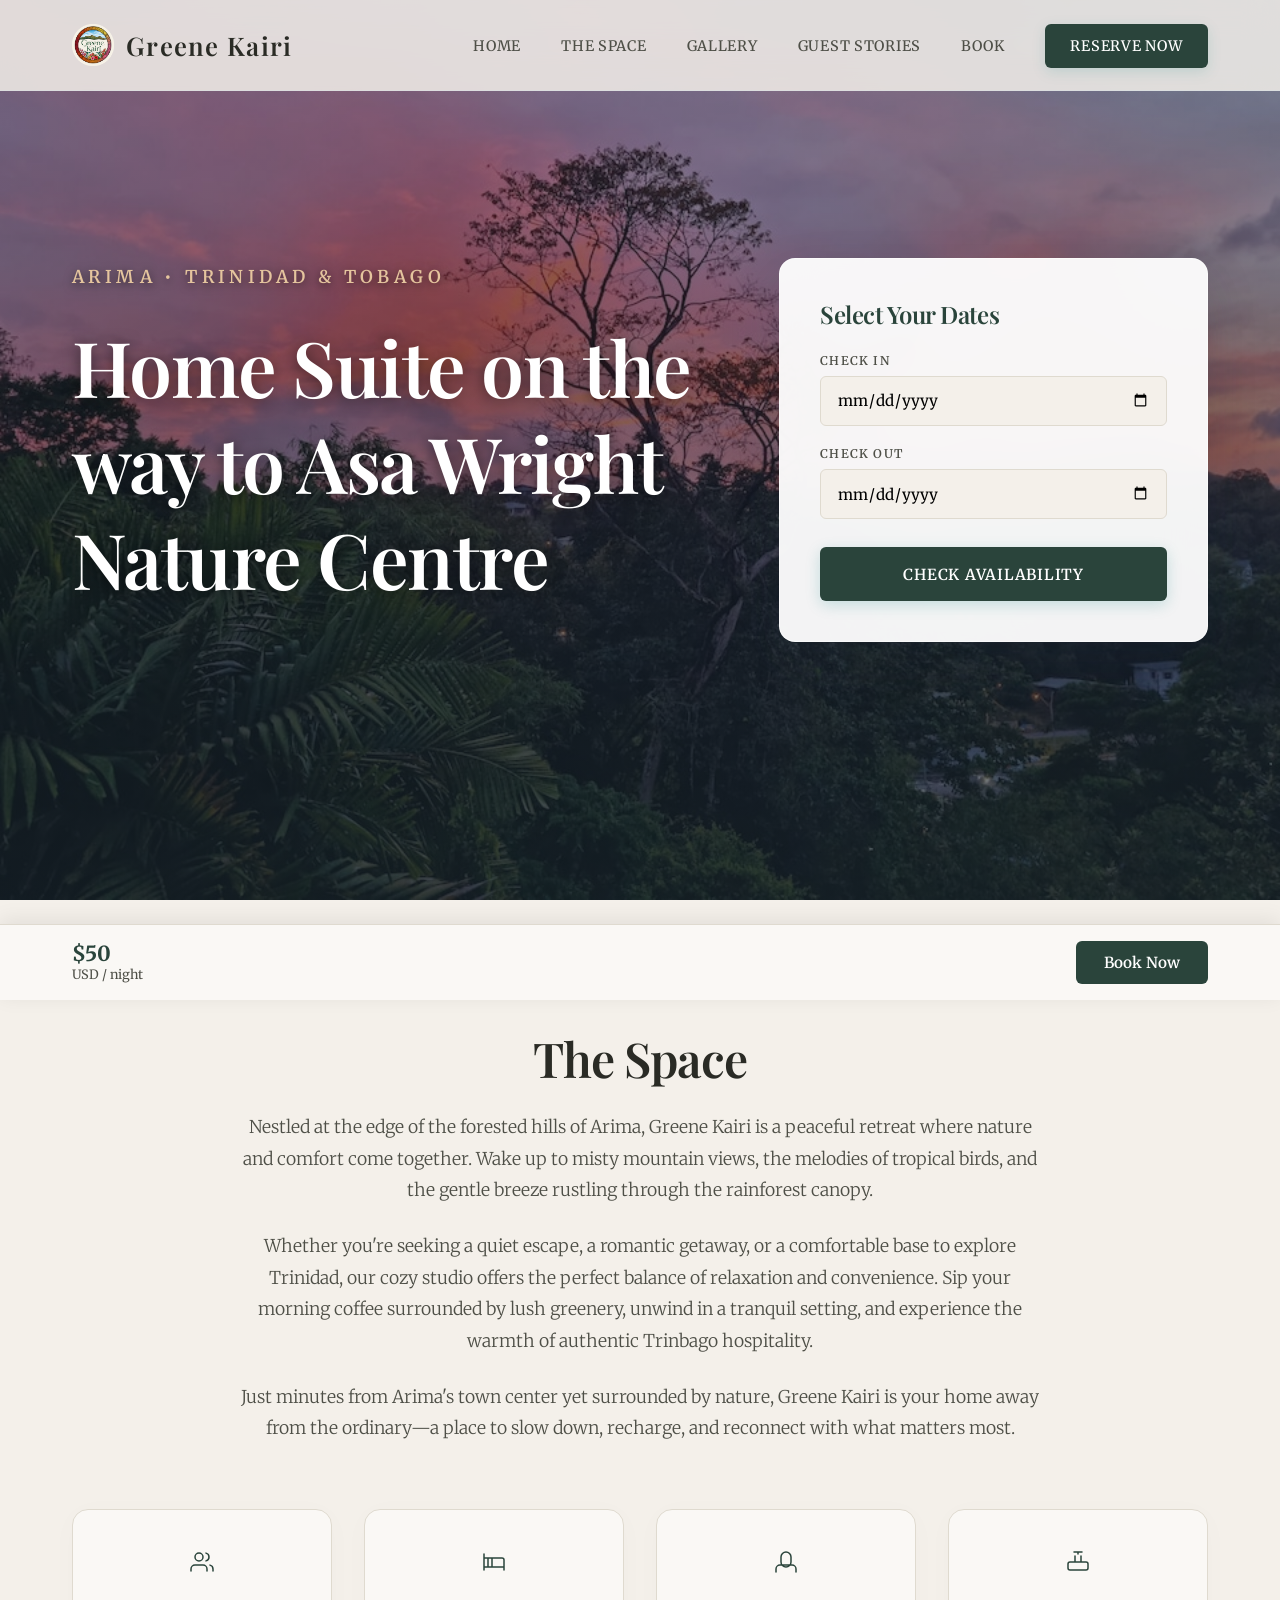
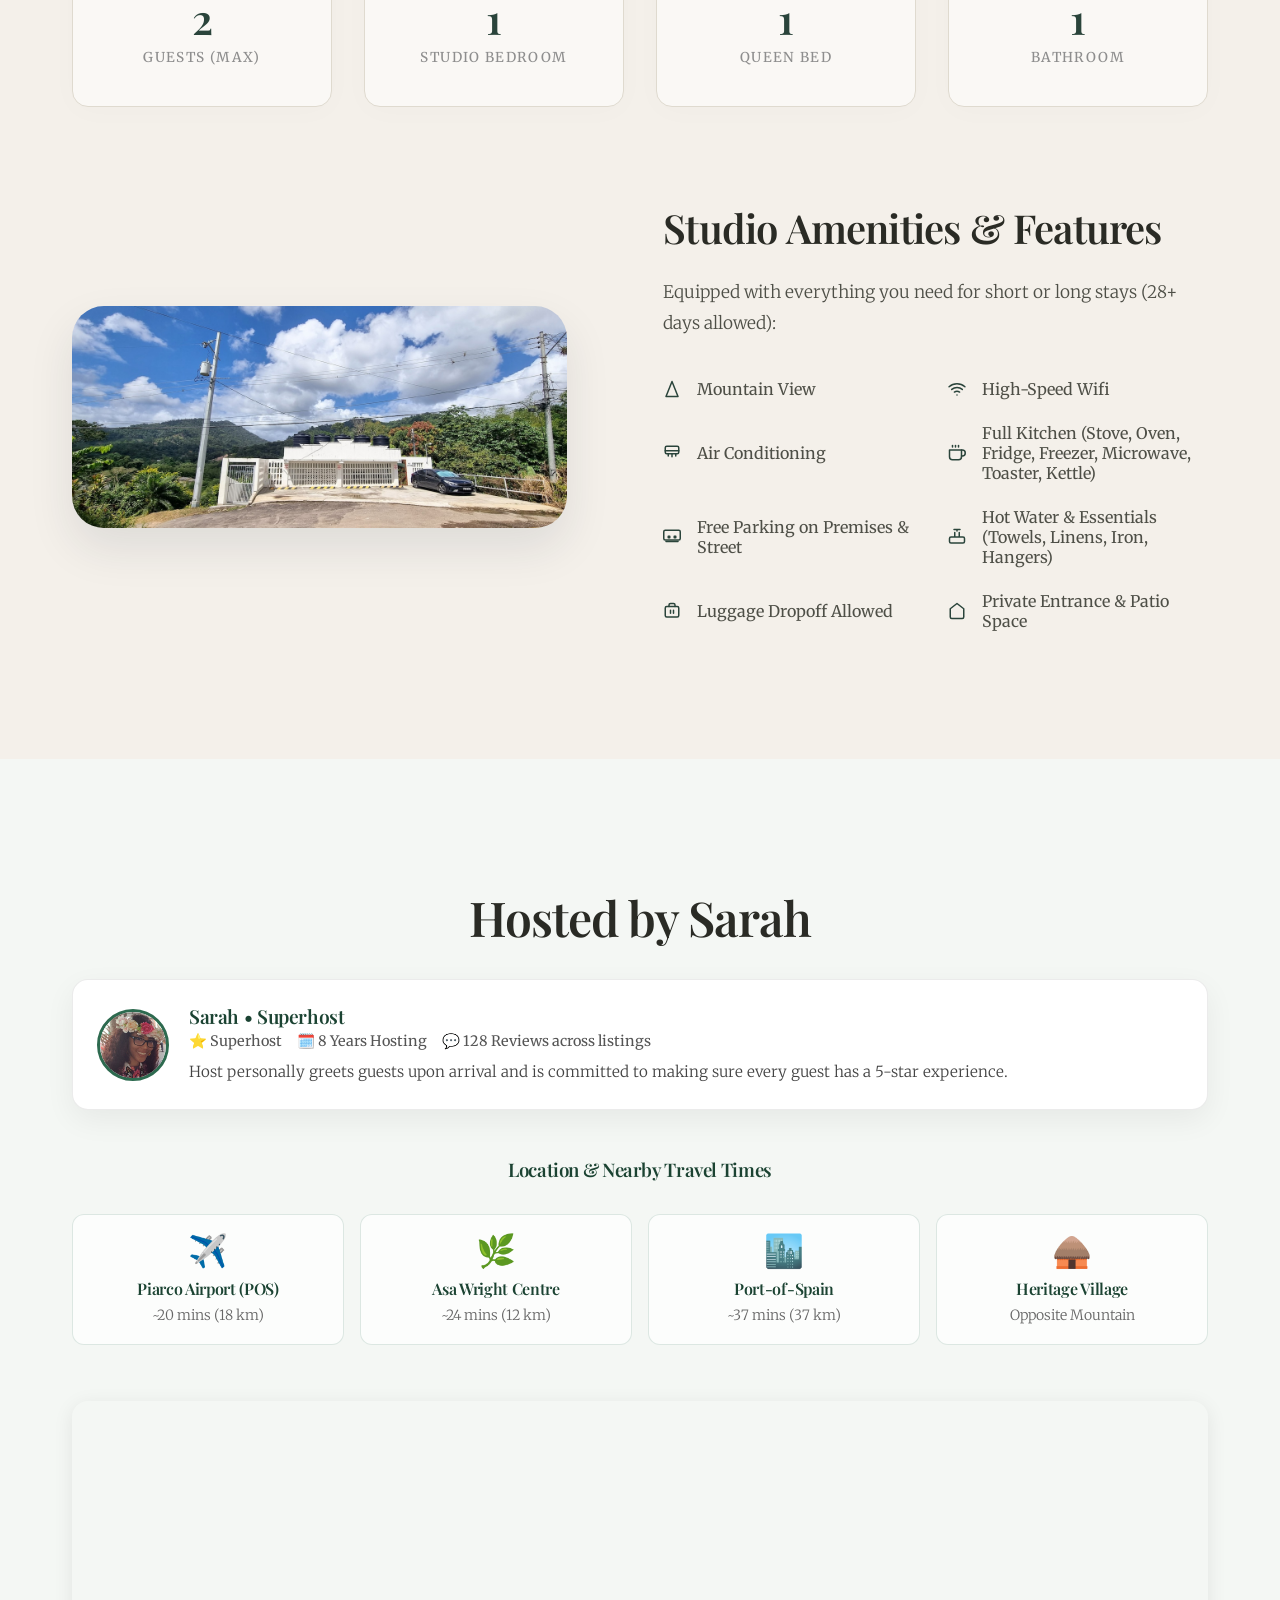
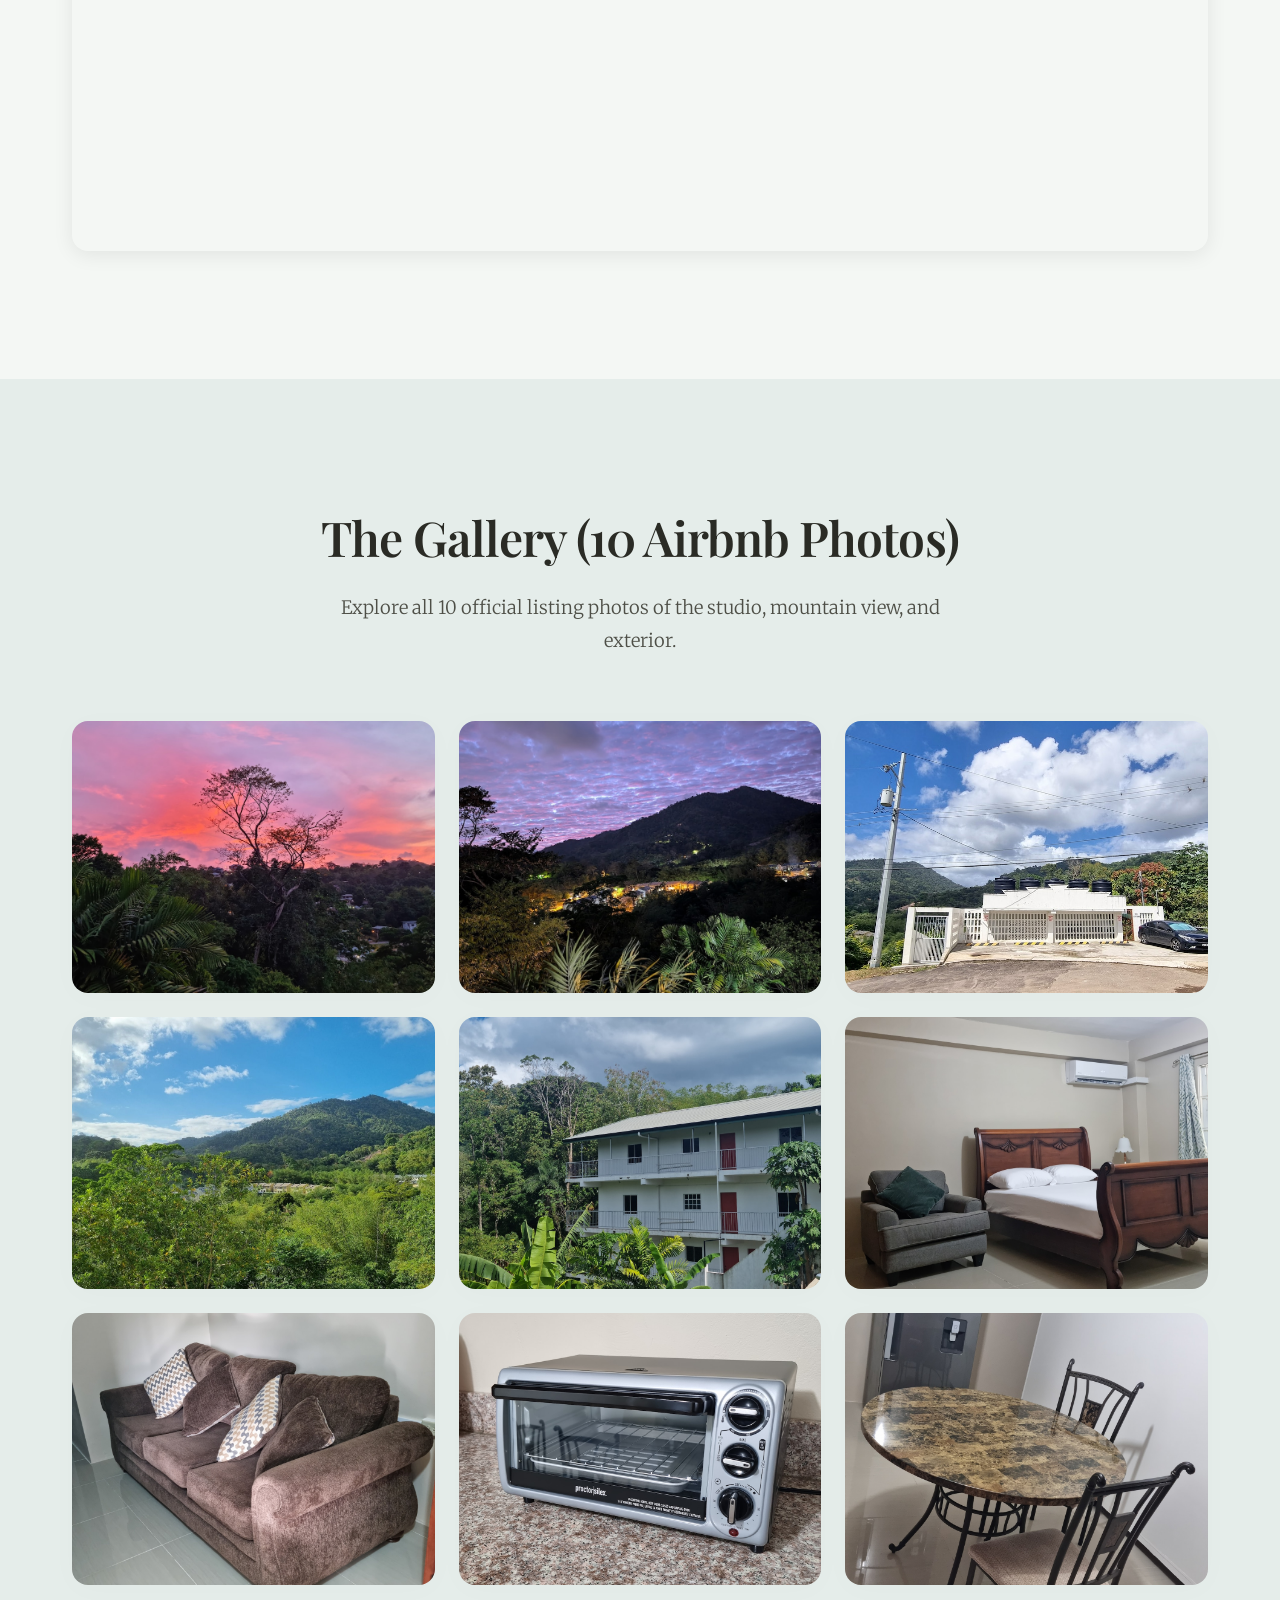
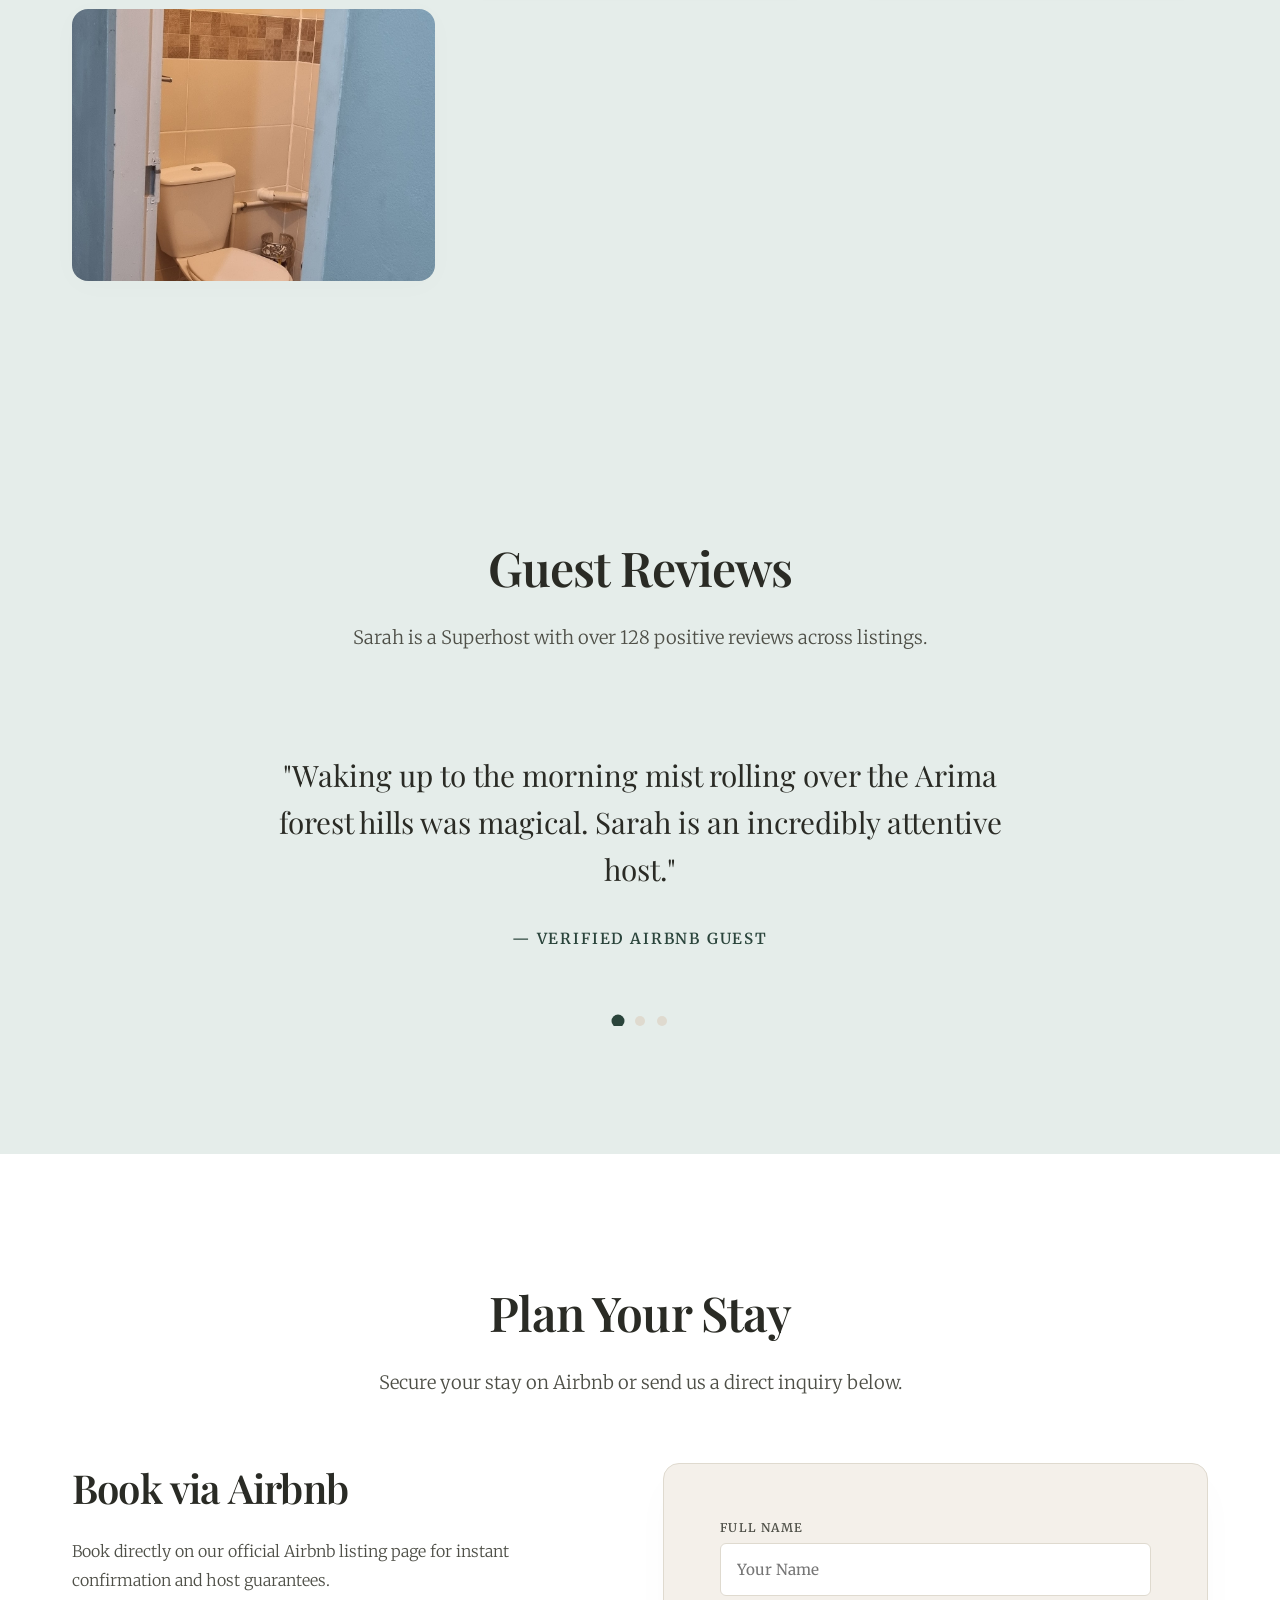
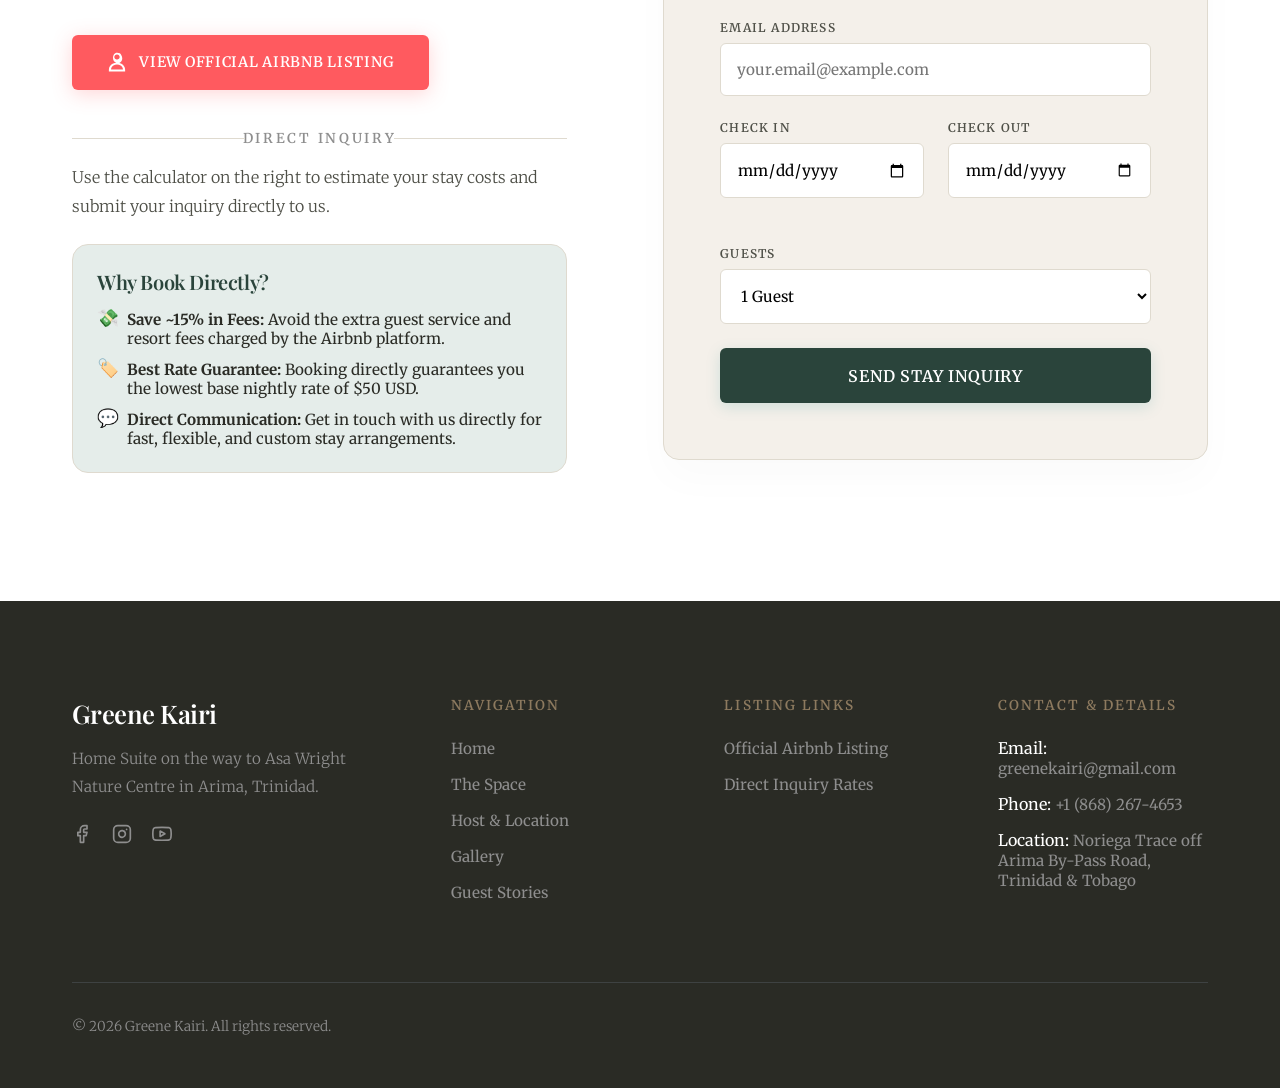
==== index.html @ d3759863 "Auto-commit: 2026-08-06 23:36:12" ====
<!DOCTYPE html>
<html lang="en">
<head>
    <meta charset="UTF-8">
    <meta name="viewport" content="width=device-width, initial-scale=1.0">
    <title>Greene Kairi — Home Suite on the way to Asa Wright Nature Centre</title>
    
    <!-- Meta tags for SEO -->
    <meta name="description" content="Welcome to Greene Kairi, a peaceful mountain retreat studio in Arima, T&T. Enjoy misty forest canopy views, tropical birdsong, and comfortable amenities on the way to Asa Wright Nature Centre.">
    <meta name="keywords" content="Arima cabin rental, Greene Kairi, Arima mountain views, Asa Wright Nature Centre stay, Trinidad nature retreat, Arima Airbnb">
    <meta property="og:title" content="Greene Kairi — Mountain Retreat Studio in Arima, T&T">
    <meta property="og:description" content="A peaceful mountain retreat studio in Arima, T&T. Wake up to misty mountain views, tropical birds, and the gentle forest breeze.">
    <meta property="og:image" content="assets/view_balcony.jpg">
    
    <!-- Favicon -->
    <link rel="icon" type="image/png" href="assets/logo.png">
    
    <!-- Stylesheets -->
    <link rel="stylesheet" href="styles.css">
    <style>
        .host-badge-card {
            background: #ffffff;
            border-radius: 16px;
            padding: 24px;
            box-shadow: 0 10px 30px rgba(0,0,0,0.06);
            display: flex;
            align-items: center;
            gap: 20px;
            margin: 2rem 0;
            border: 1px solid rgba(0,0,0,0.08);
        }
        .host-avatar {
            width: 72px;
            height: 72px;
            border-radius: 50%;
            object-fit: cover;
            border: 3px solid #2d6a4f;
        }
        .host-info h4 {
            margin: 0 0 4px 0;
            font-size: 1.2rem;
            color: #1b4332;
        }
        .host-meta {
            font-size: 0.9rem;
            color: #555;
            display: flex;
            gap: 15px;
            flex-wrap: wrap;
        }
        .proximity-grid {
            display: grid;
            grid-template-columns: repeat(auto-fit, minmax(220px, 1fr));
            gap: 16px;
            margin-top: 2rem;
        }
        .proximity-card {
            background: rgba(255,255,255,0.7);
            border-radius: 12px;
            padding: 16px;
            border: 1px solid rgba(45,106,79,0.15);
            text-align: center;
        }
        .proximity-card h4 {
            margin: 8px 0 4px 0;
            color: #1b4332;
        }
        .proximity-card p {
            margin: 0;
            font-size: 0.88rem;
            color: #666;
        }
    </style>
</head>
<body>

    <!-- Header Navigation -->
    <header class="navbar" id="home">
        <div class="container">
            <a href="#home" class="nav-logo">
                <img src="assets/logo.png" alt="Greene Kairi Logo" class="nav-logo-img">
                <span>Greene Kairi</span>
            </a>
            <nav>
                <ul class="nav-links">
                    <li><a href="#home">Home</a></li>
                    <li><a href="#overview">The Space</a></li>
                    <li><a href="#gallery">Gallery</a></li>
                    <li><a href="#reviews">Guest Stories</a></li>
                    <li><a href="#book">Book</a></li>
                    <li><a href="#book" class="btn-nav-book">Reserve Now</a></li>
                </ul>
            </nav>
            <button class="nav-toggle" aria-label="Toggle menu">
                <span></span>
                <span></span>
                <span></span>
            </button>
        </div>
    </header>

    <!-- Hero Section -->
    <section class="hero">
        <div class="hero-bg">
            <img src="assets/view_balcony.jpg" alt="Greene Kairi Balcony Sunset Mountain View">
        </div>
        <div class="hero-overlay"></div>
        <div class="container">
            <div class="hero-content">
                <p class="hero-tagline">Arima &bull; Trinidad & Tobago</p>
                <h1>Home Suite on the way to Asa Wright Nature Centre</h1>
            </div>
            
            <!-- Quick Date Selection Widget -->
            <div class="hero-widget">
                <h3>Select Your Dates</h3>
                <div class="widget-row">
                    <label for="widget-checkin">Check In</label>
                    <input type="date" id="widget-checkin" class="widget-input">
                </div>
                <div class="widget-row">
                    <label for="widget-checkout">Check Out</label>
                    <input type="date" id="widget-checkout" class="widget-input">
                </div>
                <button type="button" id="widget-btn" class="btn-widget">Check Availability</button>
            </div>
        </div>
    </section>

    <!-- Overview Section & Stats -->
    <section class="section" id="overview">
        <div class="container">
            <h2 class="section-title">The Space</h2>
            <div class="section-subtitle" style="max-width: 800px; text-align: center; margin: 0 auto 4rem auto;">
                <p style="margin-bottom: 1.5rem; font-size: 1.1rem;">Nestled at the edge of the forested hills of Arima, Greene Kairi is a peaceful retreat where nature and comfort come together. Wake up to misty mountain views, the melodies of tropical birds, and the gentle breeze rustling through the rainforest canopy.</p>
                <p style="margin-bottom: 1.5rem; font-size: 1.1rem;">Whether you're seeking a quiet escape, a romantic getaway, or a comfortable base to explore Trinidad, our cozy studio offers the perfect balance of relaxation and convenience. Sip your morning coffee surrounded by lush greenery, unwind in a tranquil setting, and experience the warmth of authentic Trinbago hospitality.</p>
                <p style="font-size: 1.1rem;">Just minutes from Arima's town center yet surrounded by nature, Greene Kairi is your home away from the ordinary—a place to slow down, recharge, and reconnect with what matters most.</p>
            </div>
            
            <div class="stats-grid">
                <div class="stat-card">
                    <div class="stat-icon">
                        <svg width="24" height="24" viewBox="0 0 24 24" fill="none" stroke="currentColor" stroke-width="1.5" stroke-linecap="round" stroke-linejoin="round"><path d="M17 21v-2a4 4 0 0 0-4-4H5a4 4 0 0 0-4 4v2"></path><circle cx="9" cy="7" r="4"></circle><path d="M23 21v-2a4 4 0 0 0-3-3.87"></path><path d="M16 3.13a4 4 0 0 1 0 7.75"></path></svg>
                    </div>
                    <div class="stat-value">2</div>
                    <div class="stat-label">GUESTS (MAX)</div>
                </div>
                <div class="stat-card">
                    <div class="stat-icon">
                        <svg width="24" height="24" viewBox="0 0 24 24" fill="none" stroke="currentColor" stroke-width="1.5" stroke-linecap="round" stroke-linejoin="round"><path d="M2 4v16M2 8h18a2 2 0 0 1 2 2v10M2 17h20M6 8v9M10 8v9"></path></svg>
                    </div>
                    <div class="stat-value">1</div>
                    <div class="stat-label">STUDIO BEDROOM</div>
                </div>
                <div class="stat-card">
                    <div class="stat-icon">
                        <svg width="24" height="24" viewBox="0 0 24 24" fill="none" stroke="currentColor" stroke-width="1.5" stroke-linecap="round" stroke-linejoin="round"><path d="M2 22v-3a4 4 0 0 1 4-4h12a4 4 0 0 1 4 4v3M12 2a5 5 0 0 1 5 5v5a5 5 0 0 1-10 0V7a5 5 0 0 1 5-5z"></path></svg>
                    </div>
                    <div class="stat-value">1</div>
                    <div class="stat-label">QUEEN BED</div>
                </div>
                <div class="stat-card">
                    <div class="stat-icon">
                        <svg width="24" height="24" viewBox="0 0 24 24" fill="none" stroke="currentColor" stroke-width="1.5" stroke-linecap="round" stroke-linejoin="round"><path d="M9 6v6m6-6v6M4 12h16c1.1 0 2 .9 2 2v4c0 1.1-.9 2-2 2H4c-1.1 0-2-.9-2-2v-4c0-1.1.9-2 2-2zM12 2v2M8 2h8"></path></svg>
                    </div>
                    <div class="stat-value">1</div>
                    <div class="stat-label">BATHROOM</div>
                </div>
            </div>

            <!-- Detailed Features -->
            <div class="feature-split">
                <div class="feature-img-wrapper">
                    <img src="assets/bed_view_1.jpg" alt="Cozy studio interior queen bed area">
                </div>
                <div class="feature-content">
                    <h3>Studio Amenities & Features</h3>
                    <p>Equipped with everything you need for short or long stays (28+ days allowed):</p>
                    
                    <div class="amenities-list">
                        <div class="amenity-item">
                            <svg width="18" height="18" viewBox="0 0 24 24" fill="none" stroke="currentColor" stroke-width="2" stroke-linecap="round" stroke-linejoin="round"><path d="M4 22L12 2l8 20H4z"></path></svg>
                            Mountain View
                        </div>
                        <div class="amenity-item">
                            <svg width="18" height="18" viewBox="0 0 24 24" fill="none" stroke="currentColor" stroke-width="2" stroke-linecap="round" stroke-linejoin="round"><path d="M5 12.55a11 11 0 0 1 14.08 0"></path><path d="M1.42 9a16 16 0 0 1 21.16 0"></path><path d="M8.53 16.11a6 6 0 0 1 6.95 0"></path><line x1="12" y1="20" x2="12.01" y2="20"></line></svg>
                            High-Speed Wifi
                        </div>
                        <div class="amenity-item">
                            <svg width="18" height="18" viewBox="0 0 24 24" fill="none" stroke="currentColor" stroke-width="2" stroke-linecap="round" stroke-linejoin="round"><rect x="3" y="3" width="18" height="10" rx="2" ry="2"></rect><path d="M7 13v3M12 13v4M17 13v3M3 9h18"></path></svg>
                            Air Conditioning
                        </div>
                        <div class="amenity-item">
                            <svg width="18" height="18" viewBox="0 0 24 24" fill="none" stroke="currentColor" stroke-width="2" stroke-linecap="round" stroke-linejoin="round"><path d="M18 8h1a4 4 0 0 1 0 8h-1"></path><path d="M2 8h16v9a4 4 0 0 1-4 4H6a4 4 0 0 1-4-4V8z"></path><line x1="6" y1="2" x2="6" y2="4"></line><line x1="10" y1="2" x2="10" y2="4"></line><line x1="14" y1="2" x2="14" y2="4"></line></svg>
                            Full Kitchen (Stove, Oven, Fridge, Freezer, Microwave, Toaster, Kettle)
                        </div>
                        <div class="amenity-item">
                            <svg width="18" height="18" viewBox="0 0 24 24" fill="none" stroke="currentColor" stroke-width="2" stroke-linecap="round" stroke-linejoin="round"><rect x="1" y="3" width="22" height="13" rx="2" ry="2"></rect><path d="M7 11h2v2H7zM15 11h2v2h-2zM4 18h16"></path></svg>
                            Free Parking on Premises & Street
                        </div>
                        <div class="amenity-item">
                            <svg width="18" height="18" viewBox="0 0 24 24" fill="none" stroke="currentColor" stroke-width="2" stroke-linecap="round" stroke-linejoin="round"><path d="M9 6v6m6-6v6M4 12h16c1.1 0 2 .9 2 2v4c0 1.1-.9 2-2 2H4c-1.1 0-2-.9-2-2v-4c0-1.1.9-2 2-2zM12 2v2M8 2h8"></path></svg>
                            Hot Water & Essentials (Towels, Linens, Iron, Hangers)
                        </div>
                        <div class="amenity-item">
                            <svg width="18" height="18" viewBox="0 0 24 24" fill="none" stroke="currentColor" stroke-width="2" stroke-linecap="round" stroke-linejoin="round"><rect x="3" y="6" width="18" height="14" rx="2" ry="2"></rect><path d="M8 6V4a2 2 0 0 1 2-2h4a2 2 0 0 1 2 2v2"></path><path d="M10 11v4M14 11v4"></path></svg>
                            Luggage Dropoff Allowed
                        </div>
                        <div class="amenity-item">
                            <svg width="18" height="18" viewBox="0 0 24 24" fill="none" stroke="currentColor" stroke-width="2" stroke-linecap="round" stroke-linejoin="round"><path d="M3 9l9-7 9 7v11a2 2 0 0 1-2 2H5a2 2 0 0 1-2-2z"></path></svg>
                            Private Entrance & Patio Space
                        </div>
                    </div>
                </div>
            </div>
        </div>
    </section>

    <!-- Host & Proximity Section -->
    <section class="section" id="host" style="background-color: #f4f7f4;">
        <div class="container">
            <h2 class="section-title">Hosted by Sarah</h2>
            <div class="host-badge-card">
                <img src="assets/host_avatar.jpg" alt="Sarah Superhost Avatar" class="host-avatar">
                <div class="host-info">
                    <h4>Sarah &bull; Superhost</h4>
                    <div class="host-meta">
                        <span>⭐ Superhost</span>
                        <span>🗓️ 8 Years Hosting</span>
                        <span>💬 128 Reviews across listings</span>
                    </div>
                    <p style="margin-top: 8px; font-size: 0.95rem; color: #444;">Host personally greets guests upon arrival and is committed to making sure every guest has a 5-star experience.</p>
                </div>
            </div>

            <h3 style="text-align: center; margin-top: 3rem; color: #1b4332;">Location & Nearby Travel Times</h3>
            <div class="proximity-grid">
                <div class="proximity-card">
                    <div style="font-size: 2rem;">✈️</div>
                    <h4>Piarco Airport (POS)</h4>
                    <p>~20 mins (18 km)</p>
                </div>
                <div class="proximity-card">
                    <div style="font-size: 2rem;">🌿</div>
                    <h4>Asa Wright Centre</h4>
                    <p>~24 mins (12 km)</p>
                </div>
                <div class="proximity-card">
                    <div style="font-size: 2rem;">🏙️</div>
                    <h4>Port-of-Spain</h4>
                    <p>~37 mins (37 km)</p>
                </div>
                <div class="proximity-card">
                    <div style="font-size: 2rem;">🛖</div>
                    <h4>Heritage Village</h4>
                    <p>Opposite Mountain</p>
                </div>
            </div>

            <!-- Google Maps Embed -->
            <div class="location-map" style="margin-top: 3.5rem; width: 100%;">
                <iframe 
                    src="https://maps.google.com/maps?q=Greene%20Kairi%2C%20Arima%2C%20Trinidad%20%26%20Tobago&t=&z=15&ie=UTF8&iwloc=&output=embed" 
                    width="100%" 
                    height="450" 
                    style="border: 0; border-radius: var(--radius-md, 16px); box-shadow: 0 4px 20px rgba(0, 0, 0, 0.08); display: block;" 
                    allowfullscreen="" 
                    loading="lazy" 
                    referrerpolicy="no-referrer-when-downgrade">
                </iframe>
            </div>
        </div>
    </section>

    <!-- Gallery Section (Full 10 Listing Photos) -->
    <section class="section" id="gallery" style="background-color: var(--accent-light);">
        <div class="container">
            <h2 class="section-title">The Gallery (10 Airbnb Photos)</h2>
            <p class="section-subtitle">Explore all 10 official listing photos of the studio, mountain view, and exterior.</p>
            
            <div class="gallery-grid">
                <div class="gallery-item" data-src="assets/view_balcony.jpg">
                    <img src="assets/view_balcony.jpg" alt="Main Exterior / Balcony View at Sunset">
                    <div class="gallery-overlay">
                        <span class="gallery-title">Balcony & Sunset View</span>
                        <span class="gallery-subtitle">Mountain view from the deck</span>
                    </div>
                </div>

                <div class="gallery-item" data-src="assets/building_exterior.jpg">
                    <img src="assets/building_exterior.jpg" alt="Road / Building Exterior View">
                    <div class="gallery-overlay">
                        <span class="gallery-title">Building Exterior</span>
                        <span class="gallery-subtitle">5-storey hill setting in Arima</span>
                    </div>
                </div>

                <div class="gallery-item" data-src="assets/bed_view_1.jpg">
                    <img src="assets/bed_view_1.jpg" alt="Studio Interior Bedroom View 1">
                    <div class="gallery-overlay">
                        <span class="gallery-title">Studio Bedroom</span>
                        <span class="gallery-subtitle">Cozy queen bed & AC</span>
                    </div>
                </div>

                <div class="gallery-item" data-src="assets/living_space.jpg">
                    <img src="assets/living_space.jpg" alt="Studio Interior Bedroom View 2">
                    <div class="gallery-overlay">
                        <span class="gallery-title">Living Space</span>
                        <span class="gallery-subtitle">Relaxing atmosphere</span>
                    </div>
                </div>

                <div class="gallery-item" data-src="assets/kitchen.jpg">
                    <img src="assets/kitchen.jpg" alt="Kitchen & Living Area">
                    <div class="gallery-overlay">
                        <span class="gallery-title">Kitchen & Dining</span>
                        <span class="gallery-subtitle">Fully equipped for cooking</span>
                    </div>
                </div>

                <div class="gallery-item" data-src="assets/bed_detail.jpg">
                    <img src="assets/bed_detail.jpg" alt="Queen Bed Setup Detail">
                    <div class="gallery-overlay">
                        <span class="gallery-title">Queen Bed</span>
                        <span class="gallery-subtitle">Comfortable bedding</span>
                    </div>
                </div>

                <div class="gallery-item" data-src="assets/interior_4.jpg">
                    <img src="assets/interior_4.jpg" alt="Interior View 4">
                    <div class="gallery-overlay">
                        <span class="gallery-title">Studio Suite</span>
                        <span class="gallery-subtitle">Clean & spacious layout</span>
                    </div>
                </div>

                <div class="gallery-item" data-src="assets/interior_5.jpg">
                    <img src="assets/interior_5.jpg" alt="Interior View 5">
                    <div class="gallery-overlay">
                        <span class="gallery-title">Dining Area</span>
                        <span class="gallery-subtitle">Table and chairs</span>
                    </div>
                </div>

                <div class="gallery-item" data-src="assets/interior_6.jpg">
                    <img src="assets/interior_6.jpg" alt="Interior View 6">
                    <div class="gallery-overlay">
                        <span class="gallery-title">Kitchen Corner</span>
                        <span class="gallery-subtitle">Stove, microwave & fridge</span>
                    </div>
                </div>

                <div class="gallery-item" data-src="assets/bathroom.jpg">
                    <img src="assets/bathroom.jpg" alt="Bathroom View">
                    <div class="gallery-overlay">
                        <span class="gallery-title">Full Bathroom</span>
                        <span class="gallery-subtitle">Hot shower & essentials</span>
                    </div>
                </div>
            </div>
        </div>
    </section>

    <!-- Lightbox Modal Container -->
    <div class="lightbox">
        <div class="lightbox-content">
            <button class="lightbox-close" aria-label="Close lightbox">&times;</button>
            <button class="lightbox-nav lightbox-prev" aria-label="Previous image">&#8249;</button>
            <img class="lightbox-img" src="" alt="Zoomed view">
            <button class="lightbox-nav lightbox-next" aria-label="Next image">&#8250;</button>
            <div class="lightbox-caption"></div>
        </div>
    </div>

    <!-- Testimonials Section -->
    <section class="section testimonials" id="reviews">
        <div class="container">
            <h2 class="section-title">Guest Reviews</h2>
            <p class="section-subtitle">Sarah is a Superhost with over 128 positive reviews across listings.</p>
            
            <div class="slider-container">
                <div class="slider-track">
                    <div class="slide">
                        <p class="slide-quote">"Waking up to the morning mist rolling over the Arima forest hills was magical. Sarah is an incredibly attentive host."</p>
                        <p class="slide-author">— Verified Airbnb Guest</p>
                    </div>
                    <div class="slide">
                        <p class="slide-quote">"A peaceful paradise. Absolute quiet, convenient for visiting Asa Wright Nature Centre, and very comfortable studio."</p>
                        <p class="slide-author">— Nature Enthusiast Guest</p>
                    </div>
                    <div class="slide">
                        <p class="slide-quote">"Super cozy apartment, clean, great air conditioning, and Sarah was warm and welcoming during check-in!"</p>
                        <p class="slide-author">— Traveler Guest</p>
                    </div>
                </div>
                <div class="slider-dots"></div>
            </div>
        </div>
    </section>

    <!-- Booking / Direct Reservation Inquiry -->
    <section class="section booking-section" id="book">
        <div class="container">
            <h2 class="section-title">Plan Your Stay</h2>
            <p class="section-subtitle">Secure your stay on Airbnb or send us a direct inquiry below.</p>
            
            <div class="booking-split">
                <div class="booking-info">
                    <h3>Book via Airbnb</h3>
                    <p>Book directly on our official Airbnb listing page for instant confirmation and host guarantees.</p>
                    
                    <a href="https://www.airbnb.com/h/greene-kairi-studio" target="_blank" rel="noopener noreferrer" class="btn-external-airbnb">
                        <svg width="20" height="20" viewBox="0 0 32 32" fill="currentColor"><path d="M16 1c-2.007 0-3.727 1.013-4.787 2.547-1.12 1.62-1.667 3.653-1.667 5.76 0 3.733 2.133 6.947 5.253 8.307.72.32 1.507.493 2.32.507.36.007.707 0 1.053-.053.8-.12 1.573-.387 2.293-.773 2.373-1.28 3.96-3.84 3.96-6.72 0-2.12-.547-4.14-1.667-5.76C21.727 2.013 20.007 1 16 1zm0 3c2.72 0 3.987 1.733 4.227 3.52.12.893-.053 1.84-.52 2.667-.627 1.107-1.787 1.813-3.053 1.813h-1.307c-1.267 0-2.427-.707-3.053-1.813-.467-.827-.64-1.773-.52-2.667.24-1.787 1.507-3.52 4.227-3.52zm0 13c-2.587 0-5.027.693-7.147 1.907C5.547 20.76 3 24.32 3 28.32V31h26v-2.68c0-4-2.547-7.56-5.853-9.413C21.027 17.693 18.587 17 16 17zm0 3c2.08 0 4.027.533 5.76 1.48 2.32 1.28 3.76 3.68 3.76 6.333V28H6.48v-.187c0-2.653 1.44-5.053 3.76-6.333 1.733-.947 3.68-1.48 5.76-1.48z"/></svg>
                        View Official Airbnb Listing
                    </a>
                    
                    <div class="divider-text" style="margin: 2.5rem 0 1rem 0;">Direct Inquiry</div>
                    
                    <p style="margin-bottom: 1.5rem;">Use the calculator on the right to estimate your stay costs and submit your inquiry directly to us.</p>

                    <div class="direct-booking-benefits" style="margin-top: 1.5rem; background-color: var(--accent-light); padding: 1.5rem; border-radius: var(--radius-md, 16px); border: 1px solid var(--border);">
                        <h4 style="color: var(--accent); margin-bottom: 1rem; font-family: var(--font-display); font-size: 1.25rem;">Why Book Directly?</h4>
                        <ul style="list-style: none; padding: 0; margin: 0; display: flex; flex-direction: column; gap: 0.75rem; font-size: 0.95rem;">
                            <li style="display: flex; gap: 0.5rem; align-items: flex-start;">
                                <span style="font-size: 1.1rem; line-height: 1;">💸</span>
                                <span><strong>Save ~15% in Fees:</strong> Avoid the extra guest service and resort fees charged by the Airbnb platform.</span>
                            </li>
                            <li style="display: flex; gap: 0.5rem; align-items: flex-start;">
                                <span style="font-size: 1.1rem; line-height: 1;">🏷️</span>
                                <span><strong>Best Rate Guarantee:</strong> Booking directly guarantees you the lowest base nightly rate of $50 USD.</span>
                            </li>
                            <li style="display: flex; gap: 0.5rem; align-items: flex-start;">
                                <span style="font-size: 1.1rem; line-height: 1;">💬</span>
                                <span><strong>Direct Communication:</strong> Get in touch with us directly for fast, flexible, and custom stay arrangements.</span>
                            </li>
                        </ul>
                    </div>
                </div>
                
                <!-- Inquiry Form -->
                <div class="booking-form-card">
                    <form id="booking-inquiry-form">
                        <div class="form-group">
                            <label for="name">Full Name</label>
                            <input type="text" id="name" class="form-input" placeholder="Your Name" required>
                        </div>
                        
                        <div class="form-group">
                            <label for="email">Email Address</label>
                            <input type="email" id="email" class="form-input" placeholder="your.email@example.com" required>
                        </div>
                        
                        <div class="form-group-row">
                            <div class="form-group">
                                <label for="checkin">Check In</label>
                                <input type="date" id="checkin" class="form-input" required>
                            </div>
                            
                            <div class="form-group">
                                <label for="checkout">Check Out</label>
                                <input type="date" id="checkout" class="form-input" required>
                            </div>
                        </div>
                        
                        <div class="form-group">
                            <label for="guests">Guests</label>
                            <select id="guests" class="form-input">
                                <option value="1">1 Guest</option>
                                <option value="2">2 Guests (Max)</option>
                            </select>
                        </div>

                        <!-- Dynamic Estimation Preview -->
                        <div id="pricing-preview" class="pricing-preview">
                            <div class="price-row">
                                <span>$<span id="night-rate">50</span> x <span id="night-qty">0</span> nights</span>
                                <span id="subtotal-val">$0</span>
                            </div>
                            <div class="price-row">
                                <span>Cleaning fee</span>
                                <span id="cleaning-val">$30</span>
                            </div>
                            <div class="price-row total">
                                <span>Total Estimate</span>
                                <span id="total-val">$0</span>
                            </div>
                        </div>
                        
                        <button type="submit" class="btn-submit">Send Stay Inquiry</button>
                        <div id="form-status" class="form-status"></div>
                    </form>
                </div>
            </div>
        </div>
    </section>

    <!-- Footer -->
    <footer class="footer">
        <div class="container">
            <div class="footer-grid">
                <div class="footer-brand">
                    <h4>Greene Kairi</h4>
                    <p>Home Suite on the way to Asa Wright Nature Centre in Arima, Trinidad.</p>
                    <div class="footer-socials">
                        <a href="https://www.facebook.com/greenekairi" target="_blank" rel="noopener noreferrer" aria-label="Facebook">
                            <svg width="20" height="20" viewBox="0 0 24 24" fill="none" stroke="currentColor" stroke-width="2" stroke-linecap="round" stroke-linejoin="round"><path d="M18 2h-3a5 5 0 0 0-5 5v3H7v4h3v8h4v-8h3l1-4h-4V7a1 1 0 0 1 1-1h3z"></path></svg>
                        </a>
                        <a href="https://www.instagram.com/greenekairi_airbnb/" target="_blank" rel="noopener noreferrer" aria-label="Instagram">
                            <svg width="20" height="20" viewBox="0 0 24 24" fill="none" stroke="currentColor" stroke-width="2" stroke-linecap="round" stroke-linejoin="round"><rect x="2" y="2" width="20" height="20" rx="5" ry="5"></rect><path d="M16 11.37A4 4 0 1 1 12.63 8 4 4 0 0 1 16 11.37z"></path><line x1="17.5" y1="6.5" x2="17.51" y2="6.5"></line></svg>
                        </a>
                        <a href="https://www.youtube.com/@GreeneKairi" target="_blank" rel="noopener noreferrer" aria-label="YouTube">
                            <svg width="20" height="20" viewBox="0 0 24 24" fill="none" stroke="currentColor" stroke-width="2" stroke-linecap="round" stroke-linejoin="round"><path d="M22.54 6.42a2.78 2.78 0 0 0-1.94-2C18.88 4 12 4 12 4s-6.88 0-8.6.46a2.78 2.78 0 0 0-1.94 2A29 29 0 0 0 1 11.75a29 29 0 0 0 .46 5.33A2.78 2.78 0 0 0 3.4 19c1.72.46 8.6.46 8.6.46s6.88 0 8.6-.46a2.78 2.78 0 0 0 1.94-2 29 29 0 0 0 .46-5.25 29 29 0 0 0-.46-5.33z"></path><polygon points="9.75 15.02 15.5 11.75 9.75 8.48 9.75 15.02"></polygon></svg>
                        </a>
                    </div>
                </div>
                <div class="footer-col">
                    <h5>Navigation</h5>
                    <ul>
                        <li><a href="#home">Home</a></li>
                        <li><a href="#overview">The Space</a></li>
                        <li><a href="#host">Host & Location</a></li>
                        <li><a href="#gallery">Gallery</a></li>
                        <li><a href="#reviews">Guest Stories</a></li>
                    </ul>
                </div>
                <div class="footer-col">
                    <h5>Listing Links</h5>
                    <ul>
                        <li><a href="https://www.airbnb.com/h/greene-kairi-studio" target="_blank" rel="noopener noreferrer">Official Airbnb Listing</a></li>
                        <li><a href="#book">Direct Inquiry Rates</a></li>
                    </ul>
                </div>
                <div class="footer-col">
                    <h5>Contact & Details</h5>
                    <ul>
                        <li>Email: <a href="mailto:greenekairi@gmail.com">greenekairi@gmail.com</a></li>
                        <li>Phone: <a href="tel:+18682674653">+1 (868) 267-4653</a></li>
                        <li>Location: <a href="https://maps.app.goo.gl/kgysCt4fKAt28tsB9" target="_blank" rel="noopener noreferrer">Noriega Trace off Arima By-Pass Road, Trinidad & Tobago</a></li>
                    </ul>
                </div>
            </div>
            
            <div class="footer-bottom">
                <p>&copy; 2026 Greene Kairi. All rights reserved.</p>
            </div>
        </div>
    </footer>

    <!-- Sticky Booking Bar -->
    <div id="sticky-booking-bar" class="sticky-booking-bar">
        <div class="container sticky-container">
            <div class="sticky-price-info">
                <span class="price-amount">$50</span>
                <span class="price-unit">USD / night</span>
            </div>
            <a href="#book" class="btn-sticky-book">Book Now</a>
        </div>
    </div>

    <!-- Scripts -->
    <script src="app.js"></script>
</body>
</html>
---- styles.css ----
@import url('https://fonts.googleapis.com/css2?family=Merriweather:wght@300;400&family=Playfair+Display:ital,wght@0,400;0,600;1,400&display=swap');

:root {
    /* Original Cozy Woodland Cabin Theme variables */
    --bg-main: #f4f0ea;
    --bg-card: #faf8f5;
    --bg-navbar: rgba(244, 240, 234, 0.85);
    --text-primary: #2a2b25;
    --text-secondary: #4e4f47;
    --text-light: #8e8e8e;
    
    /* Forest Palette */
    --accent: #2a443b;          /* Forest Green */
    --accent-hover: #1f332c;    /* Dark Forest Green */
    --accent-light: #e5edea;    /* Soft Green */
    --ocean-blue: #2a443b;      /* Keep consistent with forest theme */
    --sandy-gold: #8d7a5f;      /* Woodland Gold */
    
    --border: #dfdacf;
    --border-focus: #2a443b;
    --error: #b85c5c;
    --success: #5c9970;

    /* Typography */
    --font-sans: 'Merriweather', Georgia, serif;
    --font-display: 'Playfair Display', serif;

    /* Spacing & Borders */
    --radius-sm: 6px;
    --radius-md: 16px;
    --radius-lg: 32px;
    --transition-smooth: all 0.4s cubic-bezier(0.16, 1, 0.3, 1);
    --transition-fast: all 0.2s ease;

    /* Shadows */
    --shadow-subtle: 0 4px 30px rgba(0, 0, 0, 0.02);
    --shadow-medium: 0 16px 40px rgba(42, 68, 59, 0.06);
    --shadow-glass: 0 8px 32px 0 rgba(0, 0, 0, 0.03);
}

/* Reset & Base Styles */
* {
    box-sizing: border-box;
    margin: 0;
    padding: 0;
}

html {
    scroll-behavior: smooth;
    font-size: 16px;
    background-color: var(--bg-main);
    color: var(--text-primary);
    font-family: var(--font-sans);
    -webkit-font-smoothing: antialiased;
}

body {
    overflow-x: hidden;
}

/* Scrollbar Customization */
::-webkit-scrollbar {
    width: 8px;
}
::-webkit-scrollbar-track {
    background: var(--bg-main);
}
::-webkit-scrollbar-thumb {
    background: var(--border);
    border-radius: var(--radius-sm);
}
::-webkit-scrollbar-thumb:hover {
    background: var(--text-light);
}

/* Typography elements */
h1, h2, h3, h4 {
    font-family: var(--font-display);
    font-weight: 600;
    letter-spacing: -0.02em;
    line-height: 1.25;
}

p {
    font-weight: 300;
    line-height: 1.8;
    color: var(--text-secondary);
}

a {
    text-decoration: none;
    color: inherit;
    transition: var(--transition-fast);
}

/* Base Layout Containers */
.container {
    max-width: 1200px;
    margin: 0 auto;
    padding: 0 2rem;
    width: 100%;
}

.section {
    padding: 8rem 0;
}

.section-title {
    font-size: 3rem;
    margin-bottom: 1.5rem;
    text-align: center;
    position: relative;
    color: var(--text-primary);
}

.section-subtitle {
    text-align: center;
    max-width: 650px;
    margin: 0 auto 4rem auto;
    font-size: 1.15rem;
    color: var(--text-secondary);
}

/* Header & Navigation */
.navbar {
    position: fixed;
    top: 0;
    left: 0;
    right: 0;
    z-index: 1000;
    background-color: var(--bg-navbar);
    backdrop-filter: blur(16px);
    -webkit-backdrop-filter: blur(16px);
    border-bottom: 1px solid rgba(212, 224, 230, 0.4);
    transition: var(--transition-smooth);
}

.navbar.scrolled {
    padding: 0.5rem 0;
    box-shadow: var(--shadow-subtle);
    background-color: rgba(245, 248, 248, 0.95);
}

.navbar .container {
    display: flex;
    justify-content: space-between;
    align-items: center;
    height: 90px;
    transition: var(--transition-smooth);
}

.navbar.scrolled .container {
    height: 70px;
}

.nav-logo {
    display: flex;
    align-items: center;
    gap: 0.75rem;
    font-family: var(--font-display);
    font-size: 1.6rem;
    font-weight: 600;
    letter-spacing: 0.05em;
    color: var(--text-primary);
}

.nav-logo-img {
    height: 42px;
    width: auto;
    object-fit: contain;
}

.nav-links {
    display: flex;
    gap: 2.5rem;
    list-style: none;
    align-items: center;
}

.nav-links a {
    font-size: 0.9rem;
    font-weight: 500;
    letter-spacing: 0.05em;
    text-transform: uppercase;
    color: var(--text-secondary);
    position: relative;
    padding: 0.5rem 0;
}

.nav-links a::after {
    content: '';
    position: absolute;
    bottom: 0;
    left: 0;
    width: 0;
    height: 2px;
    background-color: var(--accent);
    transition: var(--transition-smooth);
}

.nav-links a:hover {
    color: var(--text-primary);
}

.nav-links a:hover::after {
    width: 100%;
}

.btn-nav-book {
    background-color: var(--accent);
    color: #ffffff !important;
    padding: 0.8rem 1.6rem !important;
    border-radius: var(--radius-sm);
    font-weight: 500 !important;
    transition: var(--transition-smooth) !important;
    box-shadow: 0 4px 14px rgba(0, 128, 128, 0.15);
}

.btn-nav-book::after {
    display: none !important;
}

.btn-nav-book:hover {
    background-color: var(--accent-hover);
    transform: translateY(-2px);
    box-shadow: 0 6px 20px rgba(0, 128, 128, 0.25);
}

/* Mobile Nav Toggle */
.nav-toggle {
    display: none;
    background: none;
    border: none;
    cursor: pointer;
    padding: 0.5rem;
}

.nav-toggle span {
    display: block;
    width: 25px;
    height: 2px;
    background-color: var(--text-primary);
    margin: 6px 0;
    transition: var(--transition-smooth);
}

/* Hero Section */
.hero {
    position: relative;
    height: 100vh;
    min-height: 750px;
    display: flex;
    align-items: center;
    overflow: hidden;
}

.hero-bg {
    position: absolute;
    top: 0;
    left: 0;
    width: 100%;
    height: 100%;
    z-index: 1;
}

.hero-bg img {
    width: 100%;
    height: 100%;
    object-fit: cover;
    filter: brightness(0.85);
    transition: transform 12s ease-out;
}

.hero:hover .hero-bg img {
    transform: scale(1.04);
}

.hero-overlay {
    position: absolute;
    top: 0;
    left: 0;
    width: 100%;
    height: 100%;
    background: linear-gradient(to bottom, rgba(28, 43, 54, 0.3) 0%, rgba(28, 43, 54, 0.6) 100%);
    z-index: 2;
}

.hero .container {
    position: relative;
    z-index: 3;
    color: #ffffff;
    display: grid;
    grid-template-columns: 1.2fr 0.8fr;
    gap: 4rem;
    align-items: center;
}

.hero-content {
    opacity: 0;
    transform: translateY(30px);
    animation: fadeInUp 1.2s forwards cubic-bezier(0.16, 1, 0.3, 1);
}

.hero-tagline {
    font-family: var(--font-sans);
    font-size: 1.1rem;
    text-transform: uppercase;
    letter-spacing: 0.25em;
    margin-bottom: 1.5rem;
    color: #e5c59e;
    font-weight: 600;
    text-shadow: 0 2px 10px rgba(0, 0, 0, 0.6);
}

.hero h1 {
    font-size: 4.8rem;
    margin-bottom: 2rem;
    color: #ffffff;
    font-weight: 600;
    text-shadow: 0 2px 15px rgba(0, 0, 0, 0.5);
}

/* Hero Quick Availability Widget */
.hero-widget {
    background: rgba(255, 255, 255, 0.95);
    backdrop-filter: blur(24px);
    -webkit-backdrop-filter: blur(24px);
    border: 1px solid rgba(255, 255, 255, 0.6);
    padding: 2.5rem;
    border-radius: var(--radius-md);
    box-shadow: 0 20px 50px rgba(28, 43, 54, 0.15);
    color: var(--text-primary);
    opacity: 0;
    transform: translateY(30px);
    animation: fadeInUp 1.2s 0.2s forwards cubic-bezier(0.16, 1, 0.3, 1);
}

.hero-widget h3 {
    font-size: 1.5rem;
    margin-bottom: 1.5rem;
    font-weight: 600;
    color: var(--ocean-blue);
}

.widget-row {
    margin-bottom: 1.25rem;
}

.widget-row label {
    display: block;
    font-size: 0.75rem;
    text-transform: uppercase;
    letter-spacing: 0.1em;
    color: var(--text-secondary);
    margin-bottom: 0.5rem;
    font-weight: 600;
}

.widget-input {
    width: 100%;
    padding: 0.85rem 1rem;
    border: 1px solid var(--border);
    background-color: var(--bg-main);
    border-radius: var(--radius-sm);
    font-family: var(--font-sans);
    font-size: 0.95rem;
    outline: none;
    transition: var(--transition-fast);
}

.widget-input:focus {
    border-color: var(--border-focus);
    background-color: #ffffff;
}

.btn-widget {
    width: 100%;
    padding: 1.1rem;
    background-color: var(--accent);
    color: #ffffff;
    border: none;
    border-radius: var(--radius-sm);
    font-family: var(--font-sans);
    font-size: 0.95rem;
    font-weight: 600;
    letter-spacing: 0.05em;
    text-transform: uppercase;
    cursor: pointer;
    transition: var(--transition-smooth);
    margin-top: 0.5rem;
    box-shadow: 0 4px 15px rgba(0, 128, 128, 0.2);
}

.btn-widget:hover {
    background-color: var(--accent-hover);
    transform: translateY(-2px);
    box-shadow: 0 6px 20px rgba(0, 128, 128, 0.3);
}

/* Overview Section & Key Stats */
.stats-grid {
    display: grid;
    grid-template-columns: repeat(4, 1fr);
    gap: 2rem;
    margin-bottom: 6rem;
}

.stat-card {
    background-color: var(--bg-card);
    border: 1px solid var(--border);
    padding: 2.5rem 2rem;
    text-align: center;
    border-radius: var(--radius-md);
    transition: var(--transition-smooth);
    box-shadow: var(--shadow-subtle);
}

.stat-card:hover {
    transform: translateY(-8px);
    box-shadow: 0 15px 35px rgba(0, 95, 115, 0.08);
    border-color: var(--accent);
}

.stat-icon {
    font-size: 2rem;
    color: var(--accent);
    margin-bottom: 1rem;
    display: flex;
    justify-content: center;
    align-items: center;
}

.stat-icon svg {
    stroke: var(--accent);
}

.stat-value {
    font-family: var(--font-display);
    font-size: 2.6rem;
    font-weight: 600;
    margin-bottom: 0.25rem;
    color: var(--ocean-blue);
}

.stat-label {
    font-size: 0.85rem;
    text-transform: uppercase;
    letter-spacing: 0.1em;
    color: var(--text-light);
    font-weight: 500;
}

/* Feature Section with Text & Image */
.feature-split {
    display: grid;
    grid-template-columns: 1fr 1.1fr;
    gap: 6rem;
    align-items: center;
}

.feature-img-wrapper {
    position: relative;
    border-radius: var(--radius-lg);
    overflow: hidden;
    box-shadow: 0 20px 45px rgba(28, 43, 54, 0.1);
}

.feature-img-wrapper img {
    width: 100%;
    display: block;
    transition: var(--transition-smooth);
}

.feature-img-wrapper:hover img {
    transform: scale(1.04);
}

.feature-content h3 {
    font-size: 2.5rem;
    margin-bottom: 1.5rem;
    color: var(--text-primary);
}

.feature-content p {
    margin-bottom: 2.5rem;
    font-size: 1.08rem;
    color: var(--text-secondary);
}

.amenities-list {
    display: grid;
    grid-template-columns: repeat(2, 1fr);
    gap: 1.5rem;
}

.amenity-item {
    display: flex;
    align-items: center;
    gap: 1rem;
    font-size: 1rem;
    color: var(--text-secondary);
    font-weight: 400;
}

.amenity-item svg {
    color: var(--accent);
    flex-shrink: 0;
}

/* Interactive Photo Gallery */
.gallery-grid {
    display: grid;
    grid-template-columns: repeat(3, 1fr);
    gap: 1.5rem;
}

.gallery-item {
    position: relative;
    border-radius: var(--radius-md);
    overflow: hidden;
    aspect-ratio: 4/3;
    cursor: pointer;
    box-shadow: var(--shadow-subtle);
}

.gallery-item img {
    width: 100%;
    height: 100%;
    object-fit: cover;
    transition: var(--transition-smooth);
}

.gallery-overlay {
    position: absolute;
    top: 0;
    left: 0;
    width: 100%;
    height: 100%;
    background: rgba(28, 43, 54, 0.6);
    opacity: 0;
    display: flex;
    flex-direction: column;
    justify-content: center;
    align-items: center;
    color: #ffffff;
    transition: var(--transition-smooth);
    backdrop-filter: blur(8px);
}

.gallery-item:hover img {
    transform: scale(1.06);
}

.gallery-item:hover .gallery-overlay {
    opacity: 1;
}

.gallery-title {
    font-family: var(--font-display);
    font-size: 1.4rem;
    font-weight: 600;
    letter-spacing: 0.05em;
    margin-bottom: 0.5rem;
    transform: translateY(15px);
    transition: var(--transition-smooth);
}

.gallery-item:hover .gallery-title {
    transform: translateY(0);
}

.gallery-subtitle {
    font-size: 0.8rem;
    text-transform: uppercase;
    letter-spacing: 0.12em;
    color: var(--sandy-gold);
    transform: translateY(15px);
    transition: var(--transition-smooth) 0.08s;
}

.gallery-item:hover .gallery-subtitle {
    transform: translateY(0);
}

/* Lightbox Modal */
.lightbox {
    position: fixed;
    top: 0;
    left: 0;
    width: 100%;
    height: 100%;
    background-color: rgba(28, 43, 54, 0.98);
    z-index: 2000;
    display: none;
    justify-content: center;
    align-items: center;
    opacity: 0;
    transition: opacity 0.4s ease;
}

.lightbox.active {
    display: flex;
    opacity: 1;
}

.lightbox-content {
    position: relative;
    max-width: 85%;
    max-height: 85%;
    display: flex;
    flex-direction: column;
    align-items: center;
}

.lightbox-img {
    max-width: 100%;
    max-height: 75vh;
    object-fit: contain;
    border-radius: var(--radius-sm);
    box-shadow: 0 20px 60px rgba(0,0,0,0.6);
}

.lightbox-close {
    position: absolute;
    top: -50px;
    right: 0;
    background: none;
    border: none;
    color: #ffffff;
    font-size: 2.2rem;
    cursor: pointer;
    transition: var(--transition-fast);
}

.lightbox-close:hover {
    color: var(--sandy-gold);
}

.lightbox-nav {
    position: absolute;
    top: 50%;
    transform: translateY(-50%);
    background: rgba(255, 255, 255, 0.1);
    border: none;
    color: #ffffff;
    font-size: 2.5rem;
    cursor: pointer;
    padding: 1rem 1.5rem;
    border-radius: 50%;
    transition: var(--transition-fast);
    backdrop-filter: blur(4px);
}

.lightbox-prev {
    left: -100px;
}

.lightbox-next {
    right: -100px;
}

.lightbox-nav:hover {
    background: rgba(255, 255, 255, 0.25);
    color: var(--sandy-gold);
}

.lightbox-caption {
    color: #ffffff;
    text-align: center;
    margin-top: 1.5rem;
    font-family: var(--font-display);
    font-size: 1.25rem;
    letter-spacing: 0.05em;
}

/* Testimonials / Reviews Slider */
.testimonials {
    background-color: var(--accent-light);
}

.slider-container {
    position: relative;
    max-width: 850px;
    margin: 0 auto;
    overflow: hidden;
}

.slider-track {
    display: flex;
    transition: transform 0.6s cubic-bezier(0.16, 1, 0.3, 1);
}

.slide {
    min-width: 100%;
    padding: 2rem;
    text-align: center;
    box-sizing: border-box;
}

.slide-quote {
    font-family: var(--font-display);
    font-size: 1.85rem;
    line-height: 1.6;
    font-weight: 400;
    margin-bottom: 2rem;
    color: var(--text-primary);
}

.slide-author {
    font-size: 0.95rem;
    text-transform: uppercase;
    letter-spacing: 0.12em;
    font-weight: 600;
    color: var(--ocean-blue);
}

.slider-dots {
    display: flex;
    justify-content: center;
    gap: 0.75rem;
    margin-top: 2rem;
}

.dot {
    width: 10px;
    height: 10px;
    border-radius: 50%;
    background-color: var(--border);
    cursor: pointer;
    transition: var(--transition-fast);
}

.dot.active {
    background-color: var(--accent);
    transform: scale(1.3);
}

/* Dynamic Inquiry & Pricing Form */
.booking-section {
    background-color: #ffffff;
}

.booking-split {
    display: grid;
    grid-template-columns: 1fr 1.1fr;
    gap: 6rem;
    align-items: flex-start;
}

.booking-info h3 {
    font-size: 2.5rem;
    margin-bottom: 1.5rem;
    color: var(--text-primary);
}

.booking-info p {
    margin-bottom: 2.5rem;
}

.btn-external-airbnb {
    display: inline-flex;
    align-items: center;
    gap: 0.75rem;
    padding: 1.1rem 2.2rem;
    background-color: #FF5A5F;
    color: #ffffff;
    font-weight: 600;
    border-radius: var(--radius-sm);
    box-shadow: 0 4px 20px rgba(255, 90, 95, 0.25);
    transition: var(--transition-smooth);
    letter-spacing: 0.05em;
    text-transform: uppercase;
    font-size: 0.9rem;
}

.btn-external-airbnb:hover {
    background-color: #e04f53;
    transform: translateY(-2px);
    box-shadow: 0 8px 25px rgba(255, 90, 95, 0.35);
}

.divider-text {
    text-align: center;
    margin: 3rem 0;
    position: relative;
    color: var(--text-light);
    font-size: 0.85rem;
    text-transform: uppercase;
    letter-spacing: 0.2em;
    font-weight: 600;
}

.divider-text::before,
.divider-text::after {
    content: '';
    position: absolute;
    top: 50%;
    width: 35%;
    height: 1px;
    background-color: var(--border);
}

.divider-text::before { left: 0; }
.divider-text::after { right: 0; }

.booking-form-card {
    background-color: var(--bg-main);
    border: 1px solid var(--border);
    border-radius: var(--radius-md);
    padding: 3.5rem;
    box-shadow: 0 20px 40px rgba(0, 0, 0, 0.02);
}

.form-group-row {
    display: grid;
    grid-template-columns: 1fr 1fr;
    gap: 1.5rem;
    margin-bottom: 1.5rem;
}

.form-group {
    margin-bottom: 1.5rem;
    position: relative;
}

.form-group label {
    display: block;
    font-size: 0.75rem;
    text-transform: uppercase;
    letter-spacing: 0.1em;
    color: var(--text-secondary);
    margin-bottom: 0.5rem;
    font-weight: 600;
}

.form-input {
    width: 100%;
    padding: 1rem;
    border: 1px solid var(--border);
    background-color: #ffffff;
    border-radius: var(--radius-sm);
    font-family: var(--font-sans);
    font-size: 0.95rem;
    outline: none;
    transition: var(--transition-fast);
}

.form-input:focus {
    border-color: var(--border-focus);
    box-shadow: 0 0 0 3px rgba(0, 128, 128, 0.1);
}

/* Pricing Calculation Preview */
.pricing-preview {
    background-color: #ffffff;
    border: 1px dashed var(--border);
    padding: 1.75rem;
    border-radius: var(--radius-sm);
    margin-bottom: 2rem;
    display: none;
}

.price-row {
    display: flex;
    justify-content: space-between;
    margin-bottom: 0.75rem;
    font-size: 0.95rem;
    color: var(--text-secondary);
}

.price-row.total {
    border-top: 1px solid var(--border);
    padding-top: 1rem;
    margin-top: 1rem;
    margin-bottom: 0;
    font-weight: 600;
    font-size: 1.15rem;
    color: var(--text-primary);
}

.btn-submit {
    width: 100%;
    padding: 1.1rem;
    background-color: var(--accent);
    color: #ffffff;
    border: none;
    border-radius: var(--radius-sm);
    font-family: var(--font-sans);
    font-size: 1rem;
    font-weight: 600;
    letter-spacing: 0.05em;
    text-transform: uppercase;
    cursor: pointer;
    transition: var(--transition-smooth);
    box-shadow: 0 4px 15px rgba(0, 128, 128, 0.15);
}

.btn-submit:hover {
    background-color: var(--accent-hover);
    transform: translateY(-2px);
    box-shadow: 0 6px 20px rgba(0, 128, 128, 0.25);
}

.btn-submit:disabled {
    background-color: var(--text-light);
    cursor: not-allowed;
    transform: none;
    box-shadow: none;
}

.form-status {
    margin-top: 1.5rem;
    padding: 1rem;
    border-radius: var(--radius-sm);
    display: none;
    font-size: 0.95rem;
    text-align: center;
    line-height: 1.5;
}

/* Footer Section */
.footer {
    background-color: var(--text-primary);
    color: #ffffff;
    padding: 6rem 0 3rem 0;
}

.footer p {
    color: var(--text-light);
}

.footer-grid {
    display: grid;
    grid-template-columns: 1.5fr repeat(3, 1fr);
    gap: 4rem;
    margin-bottom: 4rem;
}

.footer-brand h4 {
    font-size: 1.6rem;
    margin-bottom: 1rem;
    color: #ffffff;
}

.footer-brand p {
    max-width: 280px;
    font-size: 0.95rem;
}

.footer-socials {
    display: flex;
    gap: 1.25rem;
    margin-top: 1.5rem;
}

.footer-socials a {
    color: var(--text-light);
    transition: var(--transition-fast);
    display: inline-flex;
    align-items: center;
    justify-content: center;
}

.footer-socials a:hover {
    color: #ffffff;
    transform: translateY(-3px);
}

.footer-col h5 {
    font-family: var(--font-sans);
    font-size: 0.85rem;
    text-transform: uppercase;
    letter-spacing: 0.15em;
    margin-bottom: 1.5rem;
    color: var(--sandy-gold);
    font-weight: 600;
}

.footer-col ul {
    list-style: none;
}

.footer-col ul li {
    margin-bottom: 1rem;
}

.footer-col ul li a {
    color: var(--text-light);
    font-size: 0.95rem;
    transition: var(--transition-fast);
}

.footer-col ul li a:hover {
    color: #ffffff;
    padding-left: 5px;
}

.footer-bottom {
    border-top: 1px solid rgba(139, 162, 181, 0.2);
    padding-top: 2rem;
    display: flex;
    justify-content: space-between;
    align-items: center;
    font-size: 0.85rem;
}

.footer-bottom p {
    margin: 0;
}

/* Animations */
@keyframes fadeInUp {
    to {
        opacity: 1;
        transform: translateY(0);
    }
}

/* Responsive Styles */
@media (max-width: 1024px) {
    .hero .container {
        grid-template-columns: 1fr;
        gap: 3rem;
        text-align: center;
        padding-top: 120px;
    }
    
    .hero h1 {
        font-size: 3.5rem;
    }
    
    .hero-widget {
        max-width: 500px;
        margin: 0 auto;
    }
    
    .stats-grid {
        grid-template-columns: repeat(2, 1fr);
        gap: 1.5rem;
    }
    
    .feature-split {
        grid-template-columns: 1fr;
        gap: 3rem;
    }
    
    .booking-split {
        grid-template-columns: 1fr;
        gap: 4rem;
    }
}

@media (max-width: 768px) {
    .section {
        padding: 5rem 0;
    }
    
    .section-title {
        font-size: 2.25rem;
    }
    
    .nav-toggle {
        display: block;
        z-index: 1010;
    }
    
    .nav-links {
        position: fixed;
        top: 0;
        right: -100%;
        width: 80%;
        max-width: 320px;
        height: 100vh;
        background-color: var(--bg-card);
        flex-direction: column;
        justify-content: center;
        gap: 2rem;
        box-shadow: -10px 0 30px rgba(0,0,0,0.05);
        transition: var(--transition-smooth);
        z-index: 1005;
    }
    
    .nav-links.active {
        right: 0;
    }
    
    .gallery-grid {
        grid-template-columns: 1fr;
        gap: 1.5rem;
    }
    
    .lightbox-nav {
        display: none !important;
    }
    
    .footer-grid {
        grid-template-columns: 1fr;
        gap: 2.5rem;
    }
    
    .footer-bottom {
        flex-direction: column;
        gap: 1rem;
        text-align: center;
    }
}

/* Sticky Booking Bar CSS */
.sticky-booking-bar {
    position: fixed;
    bottom: -100px;
    left: 0;
    right: 0;
    background-color: var(--bg-card);
    border-top: 1px solid var(--border);
    box-shadow: 0 -4px 20px rgba(0, 0, 0, 0.08);
    z-index: 999;
    padding: 1rem 0;
    transition: bottom 0.4s cubic-bezier(0.16, 1, 0.3, 1);
}

.sticky-booking-bar.show {
    bottom: 0;
}

.sticky-container {
    display: flex;
    justify-content: space-between;
    align-items: center;
}

.sticky-price-info {
    display: flex;
    flex-direction: column;
}

.sticky-price-info .price-amount {
    font-size: 1.3rem;
    font-weight: 700;
    color: var(--accent);
    line-height: 1.1;
}

.sticky-price-info .price-unit {
    font-size: 0.8rem;
    color: var(--text-secondary);
}

.btn-sticky-book {
    background-color: var(--accent);
    color: #ffffff !important;
    padding: 0.75rem 1.75rem;
    border-radius: var(--radius-sm, 6px);
    font-weight: 600;
    font-size: 0.95rem;
    text-align: center;
    transition: all 0.2s ease;
    text-decoration: none;
}

.btn-sticky-book:hover {
    background-color: var(--accent-hover);
    transform: translateY(-2px);
}

@media (max-width: 992px) {
    body {
        padding-bottom: 80px;
    }
}
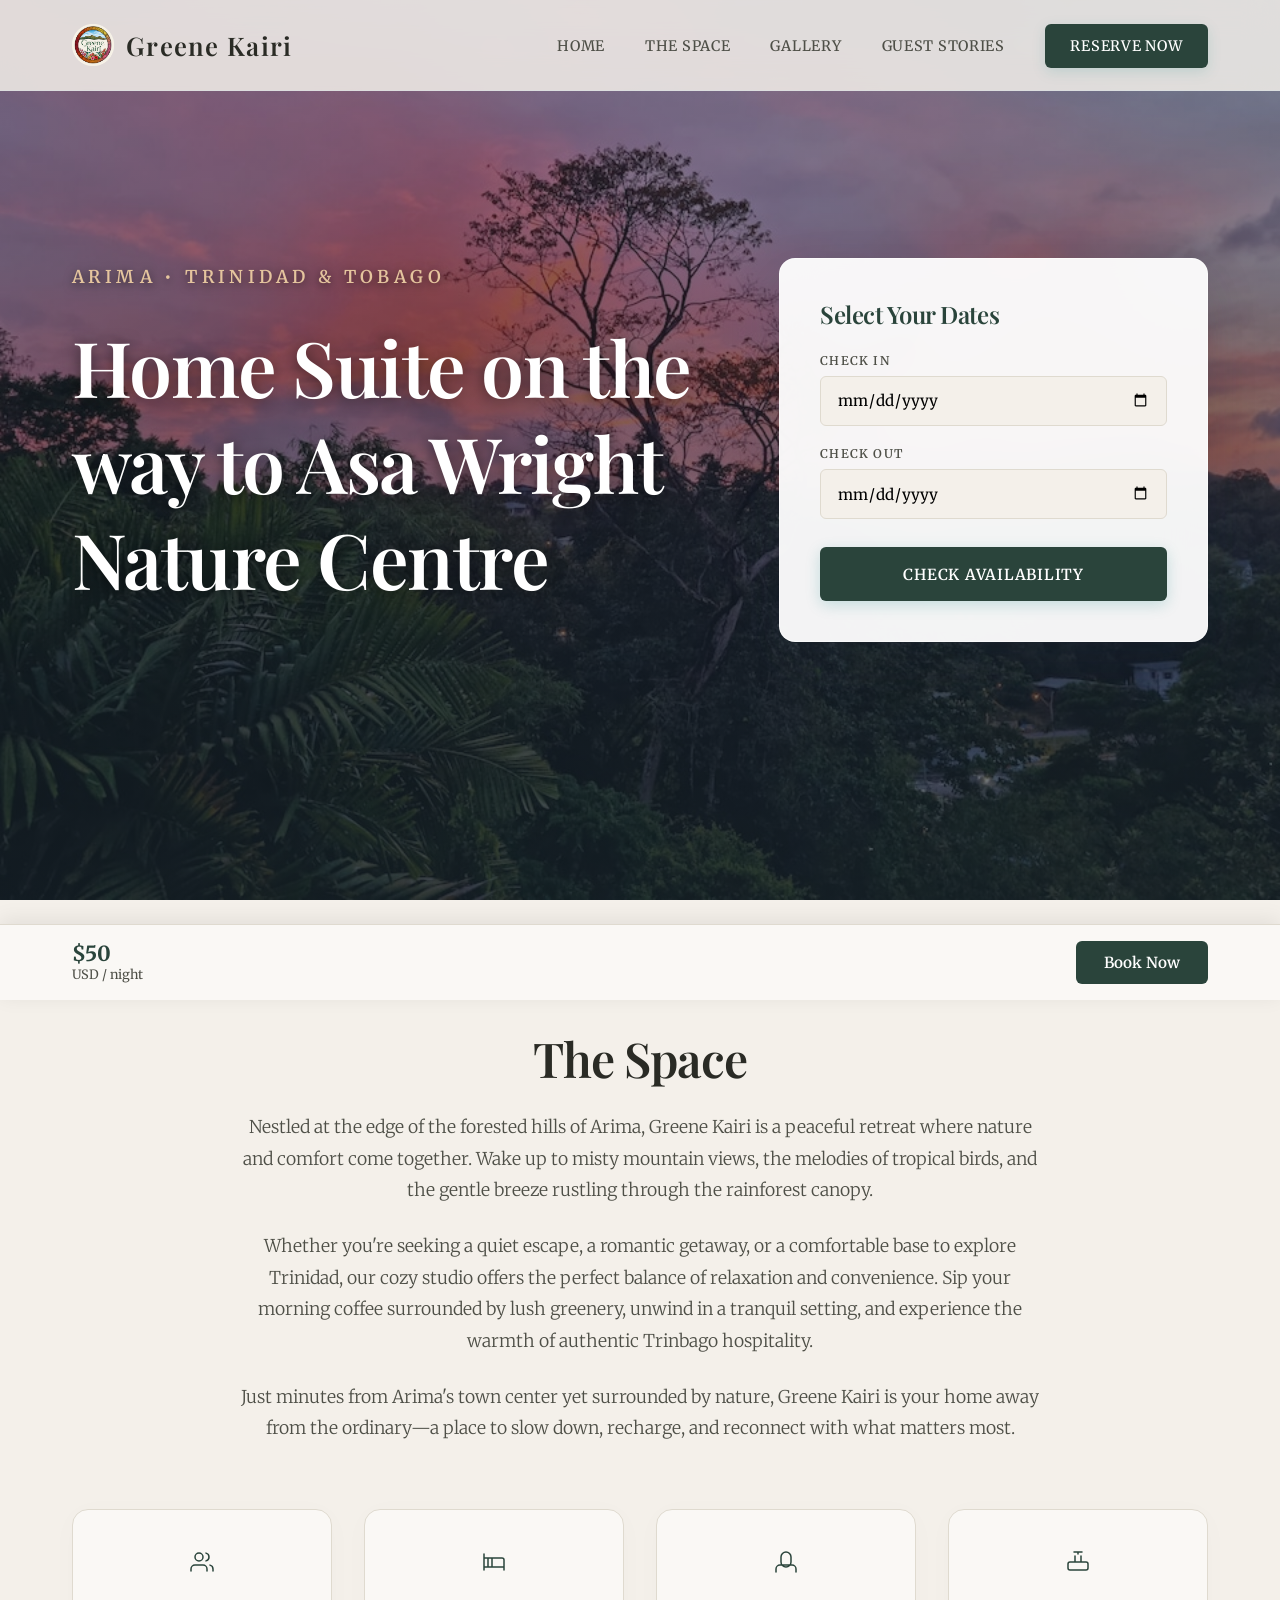
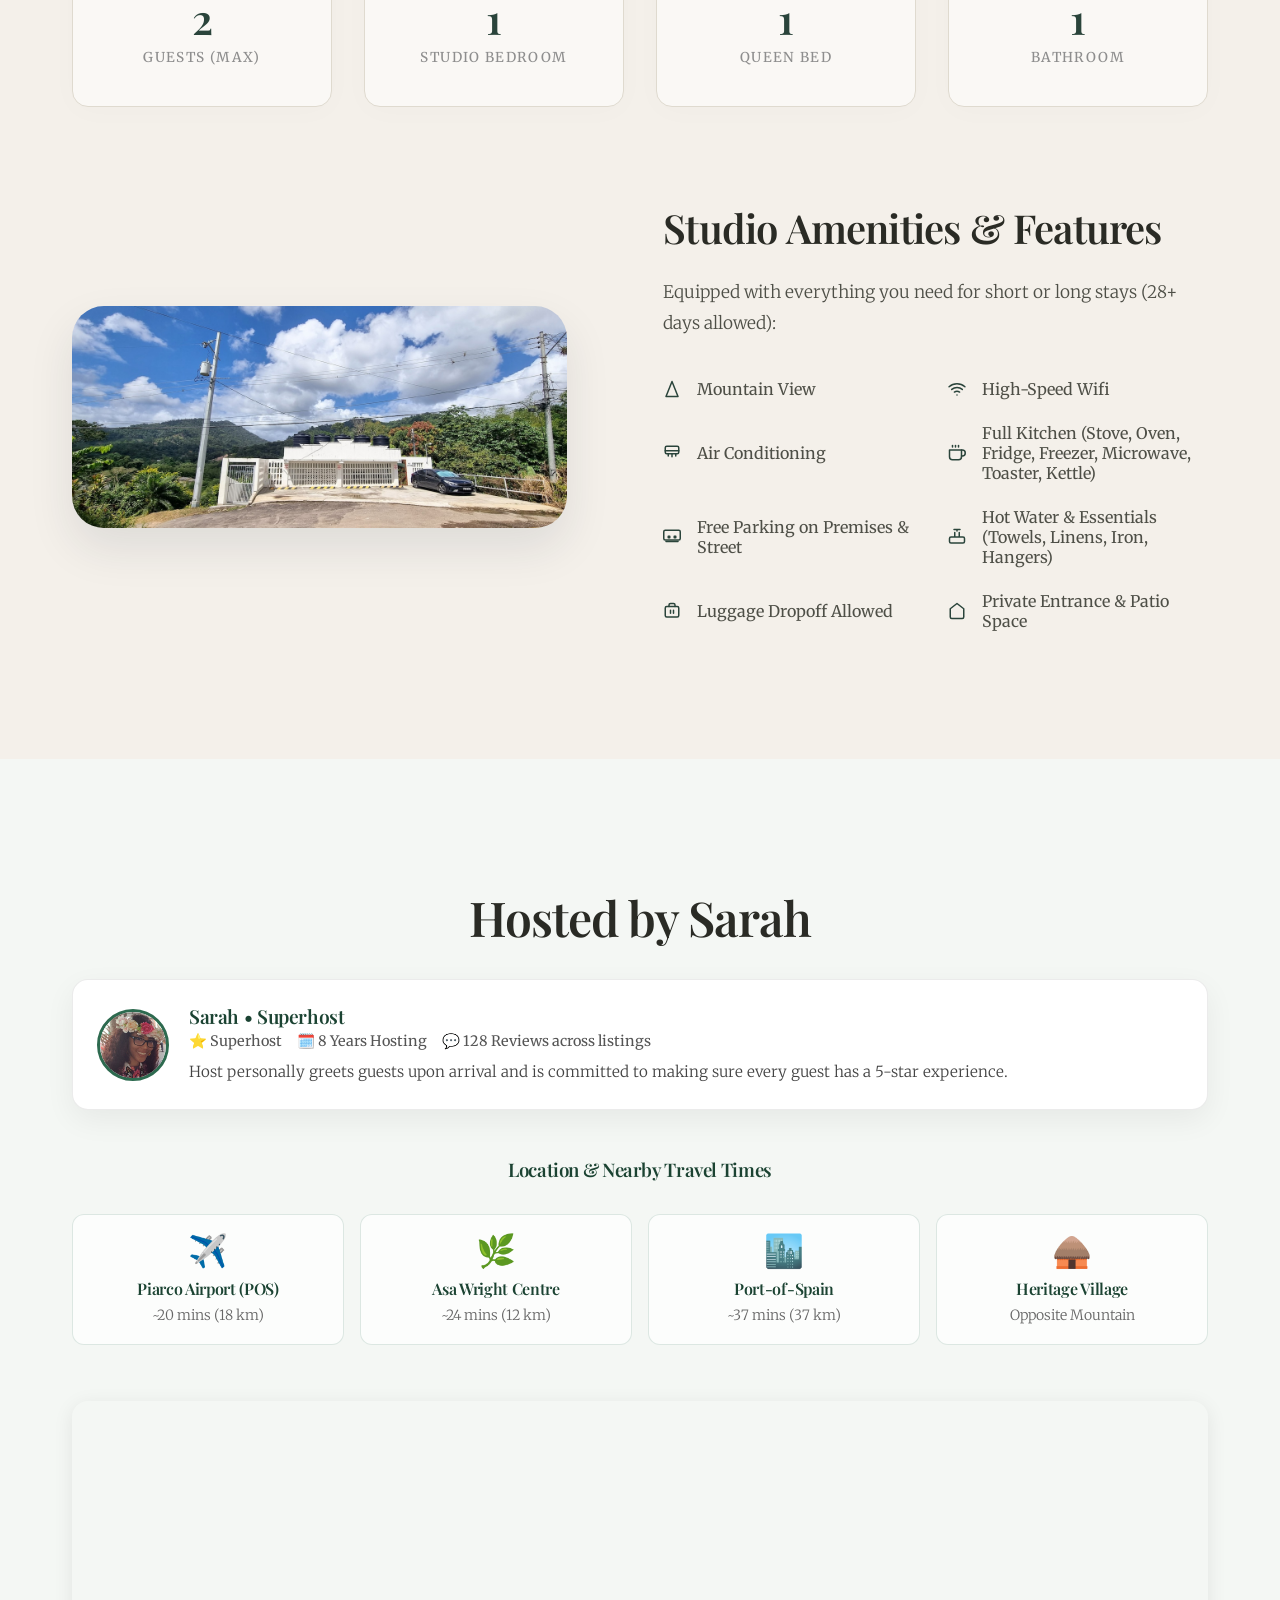
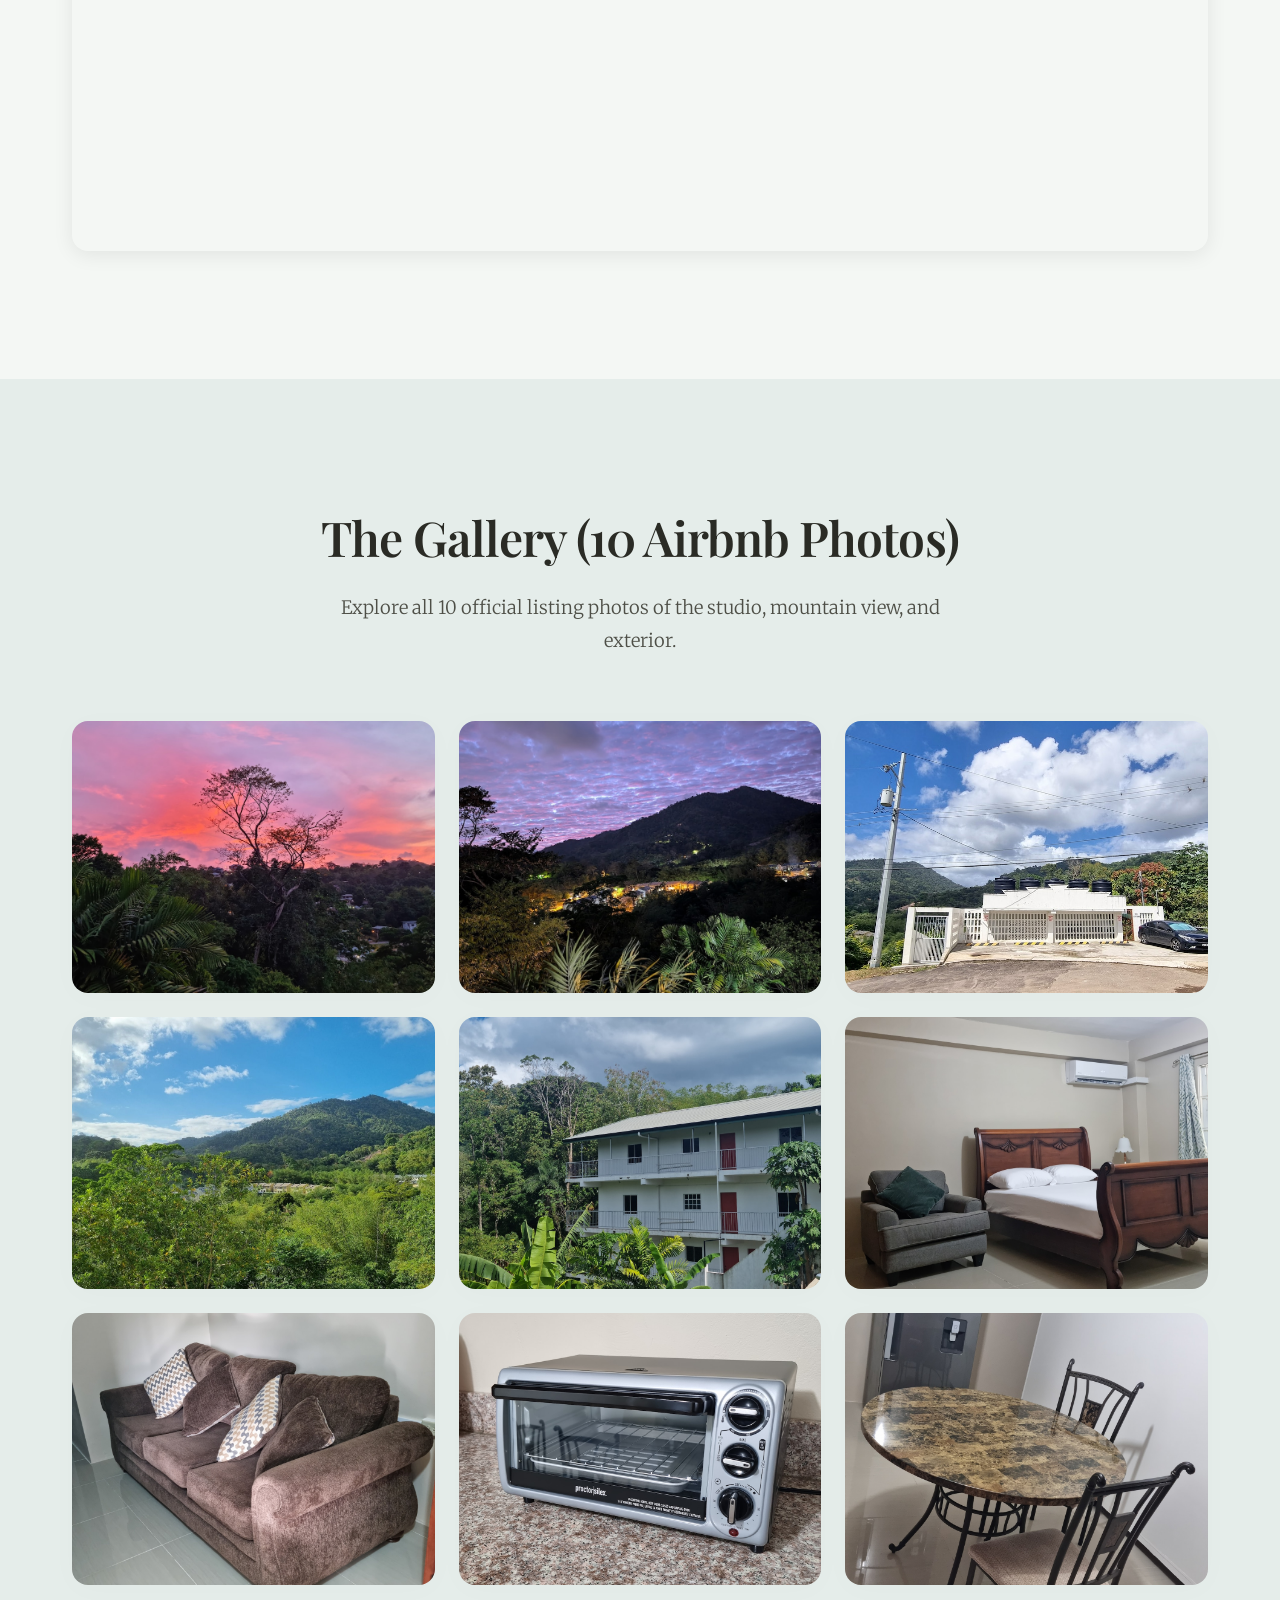
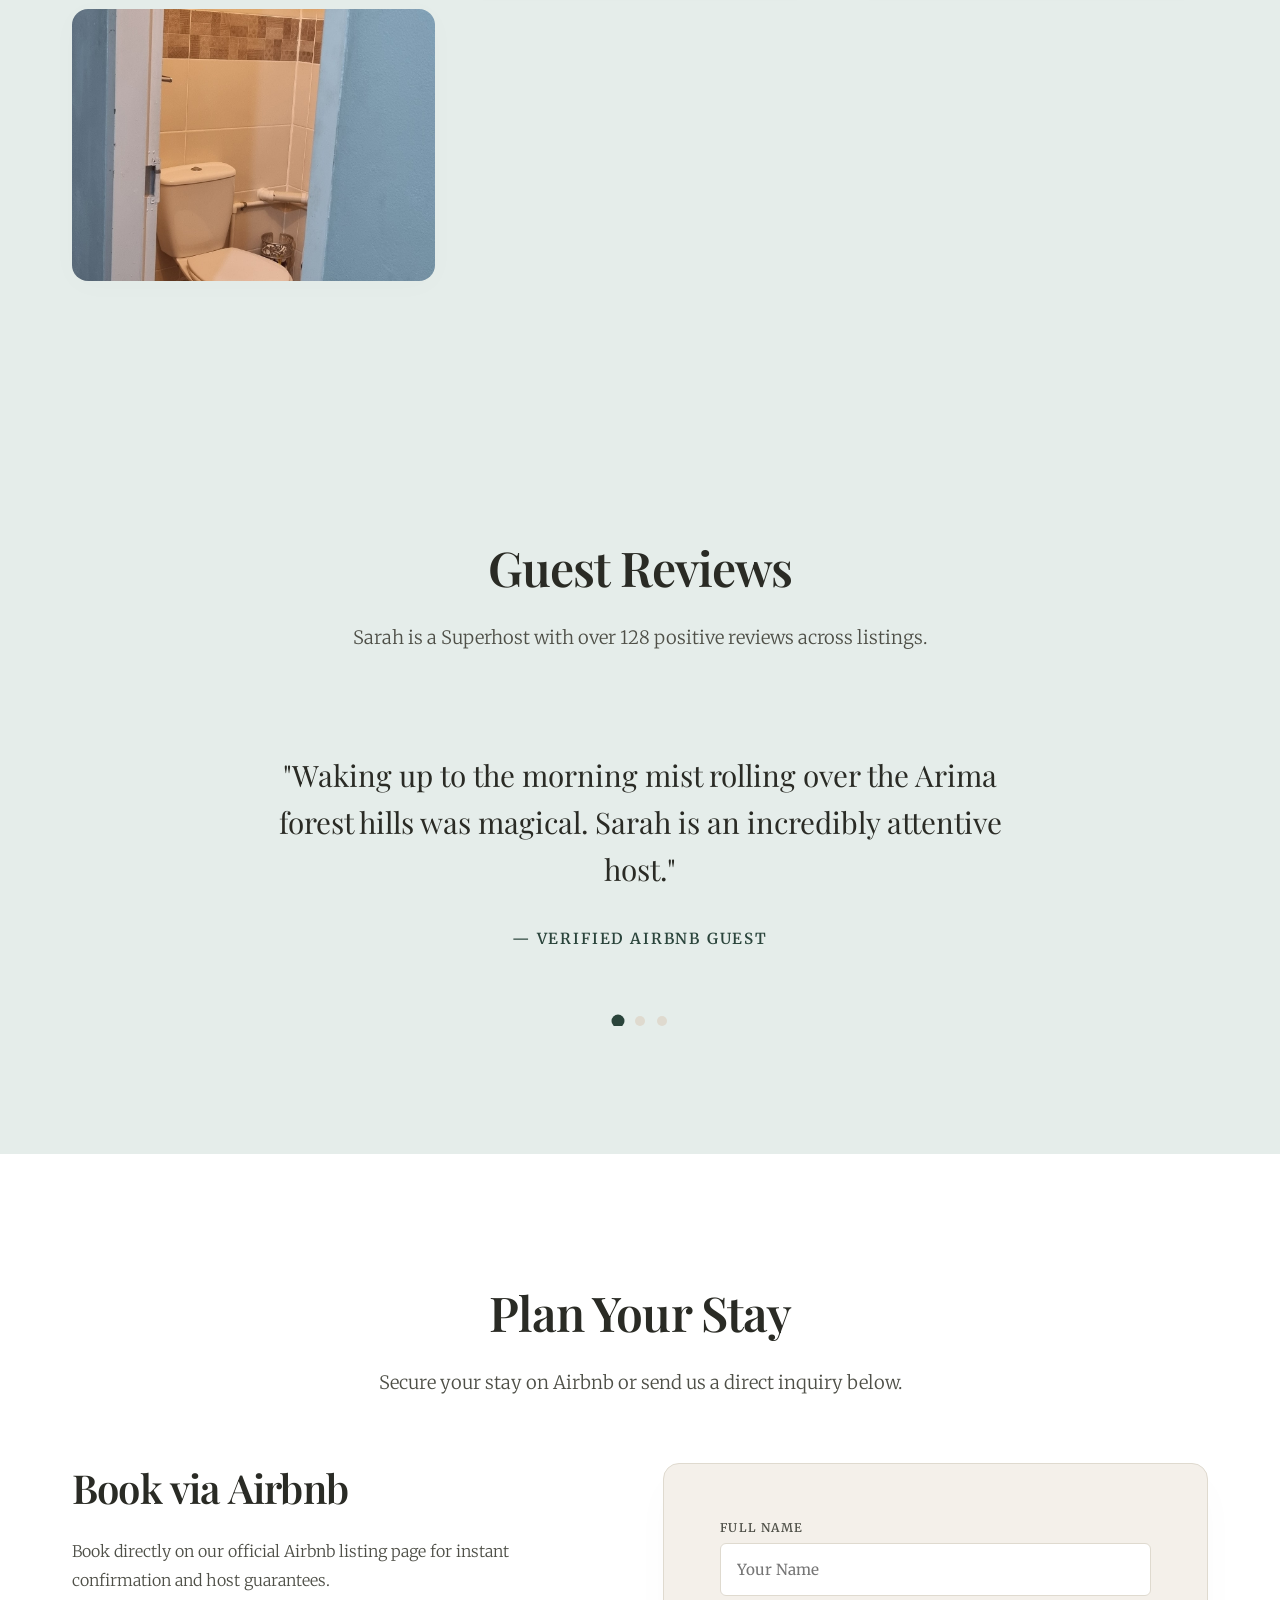
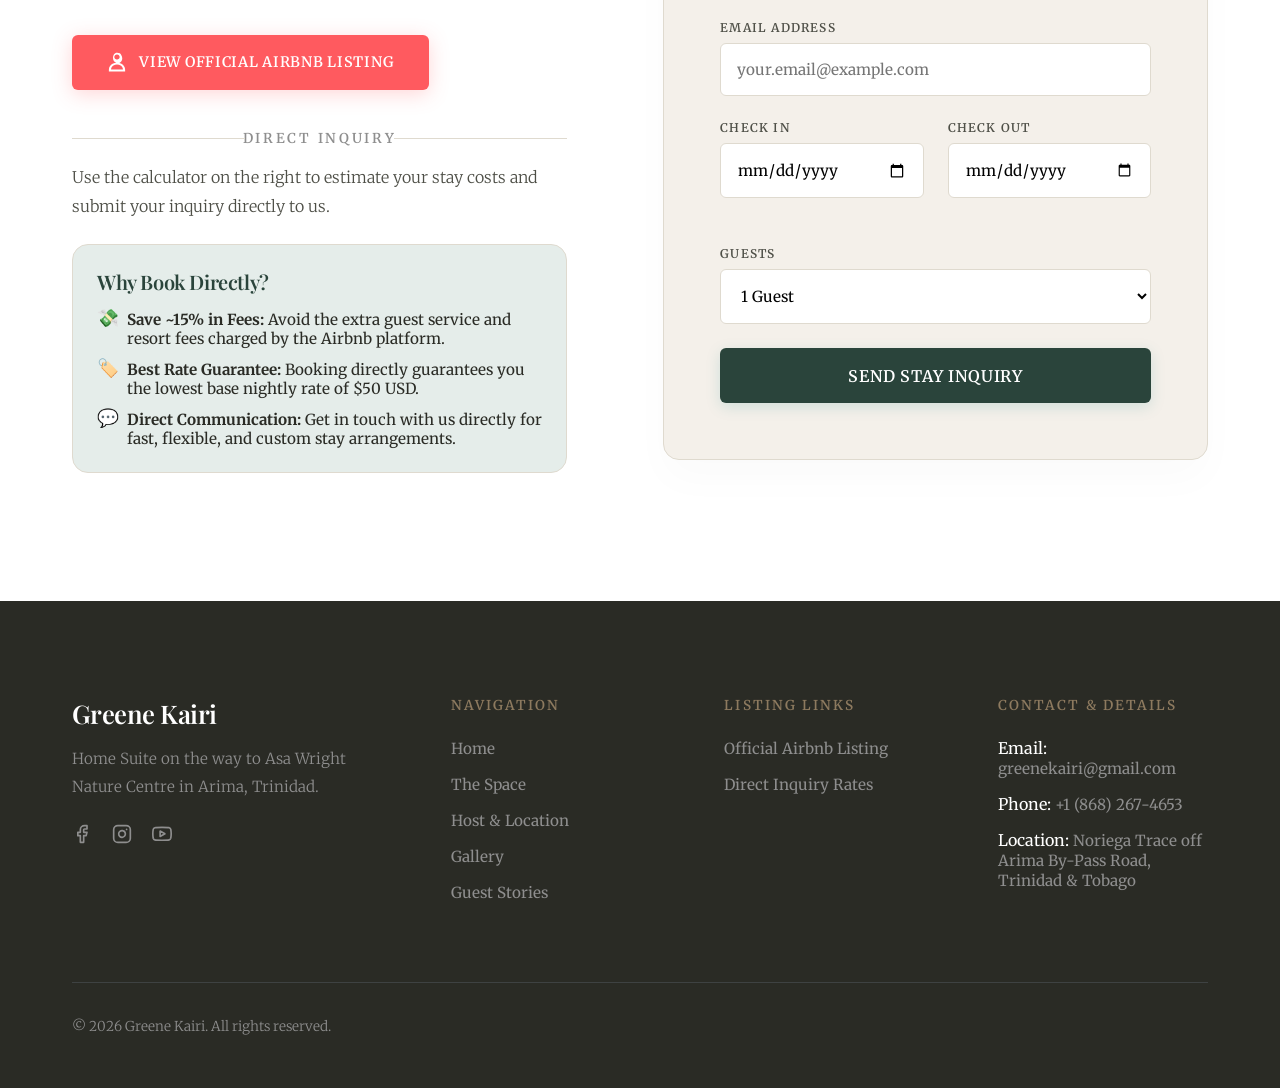
==== commit 8c02a395: "Auto-commit: 2026-08-06 23:40:34" ====
--- a/index.html
+++ b/index.html
@@ -87,7 +87,6 @@
                     <li><a href="#overview">The Space</a></li>
                     <li><a href="#gallery">Gallery</a></li>
                     <li><a href="#reviews">Guest Stories</a></li>
-                    <li><a href="#book">Book</a></li>
                     <li><a href="#book" class="btn-nav-book">Reserve Now</a></li>
                 </ul>
             </nav>
@@ -367,7 +366,7 @@
         <div class="lightbox-content">
             <button class="lightbox-close" aria-label="Close lightbox">&times;</button>
             <button class="lightbox-nav lightbox-prev" aria-label="Previous image">&#8249;</button>
-            <img class="lightbox-img" src="" alt="Zoomed view">
+            <img class="lightbox-img" src="data:image/svg+xml,%3Csvg xmlns='http://www.w3.org/2000/svg' viewBox='0 0 1 1'%3E%3C/svg%3E" alt="Zoomed view">
             <button class="lightbox-nav lightbox-next" aria-label="Next image">&#8250;</button>
             <div class="lightbox-caption"></div>
         </div>
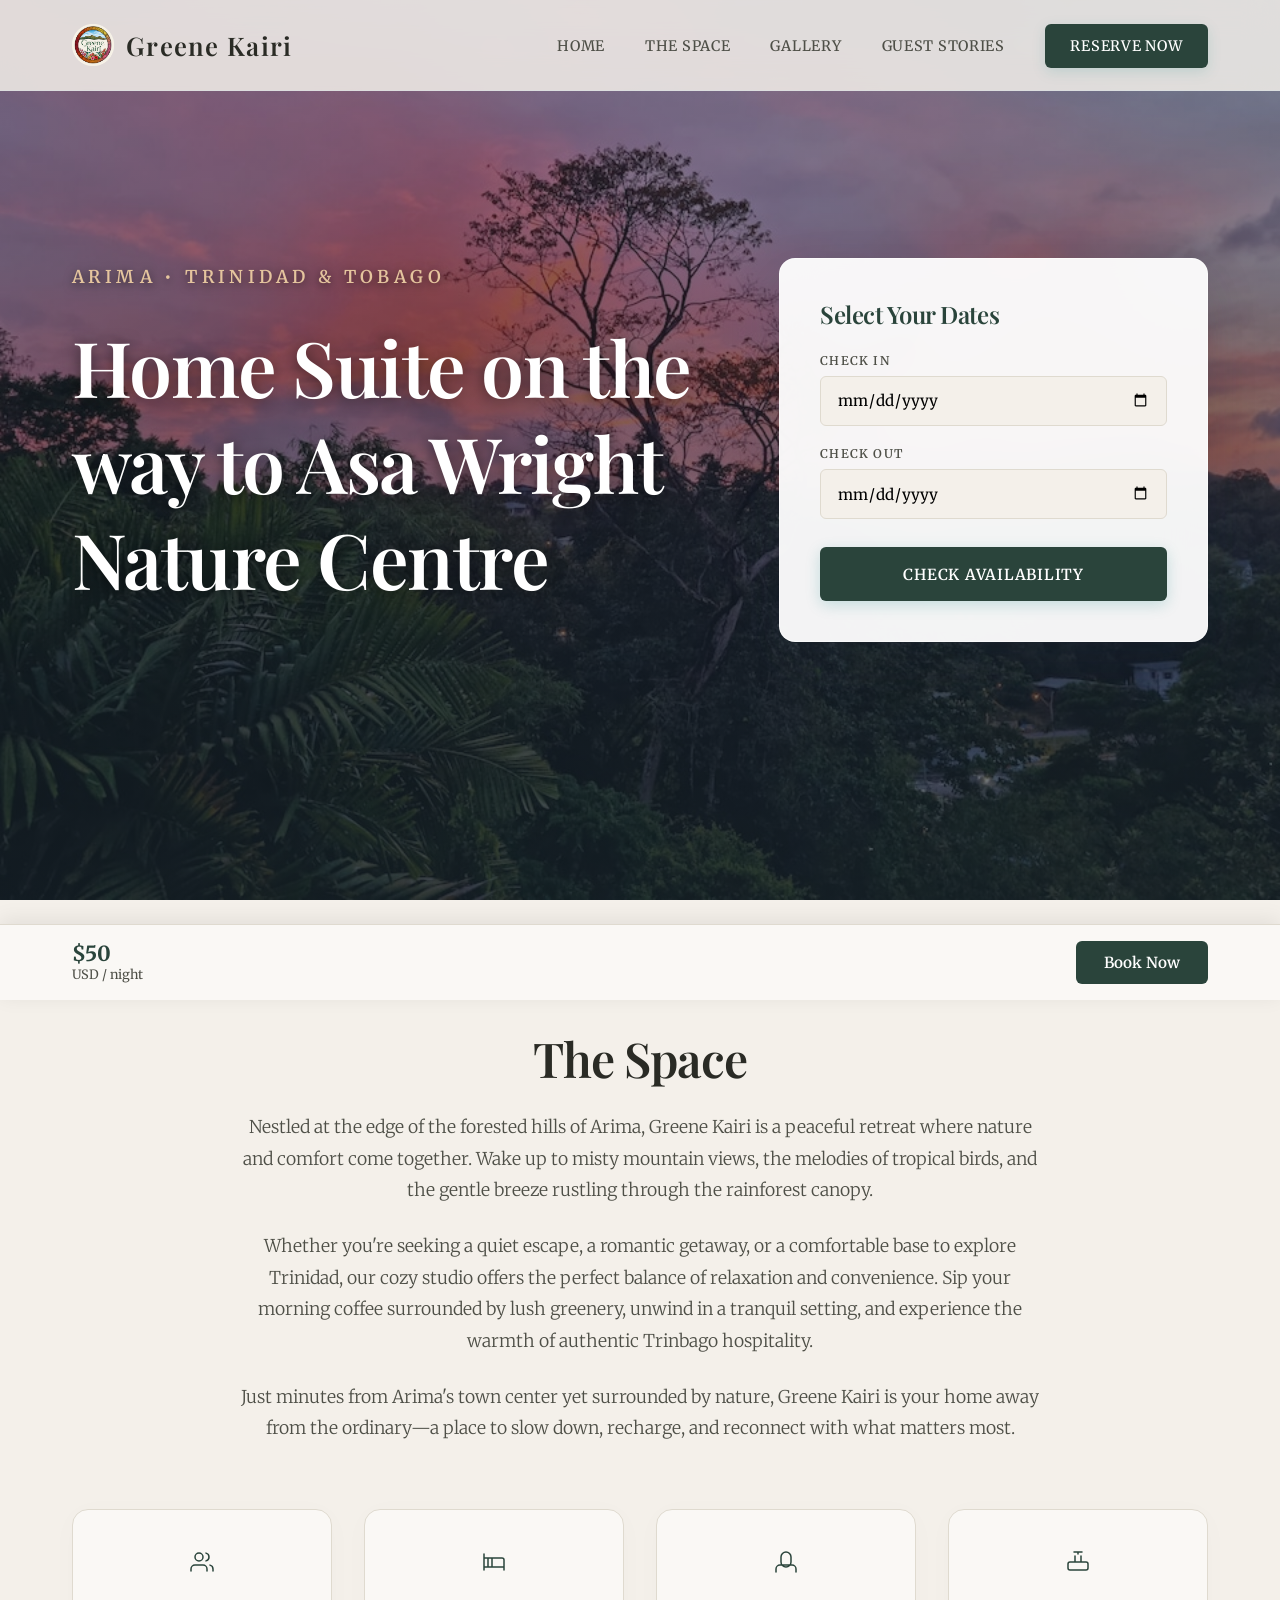
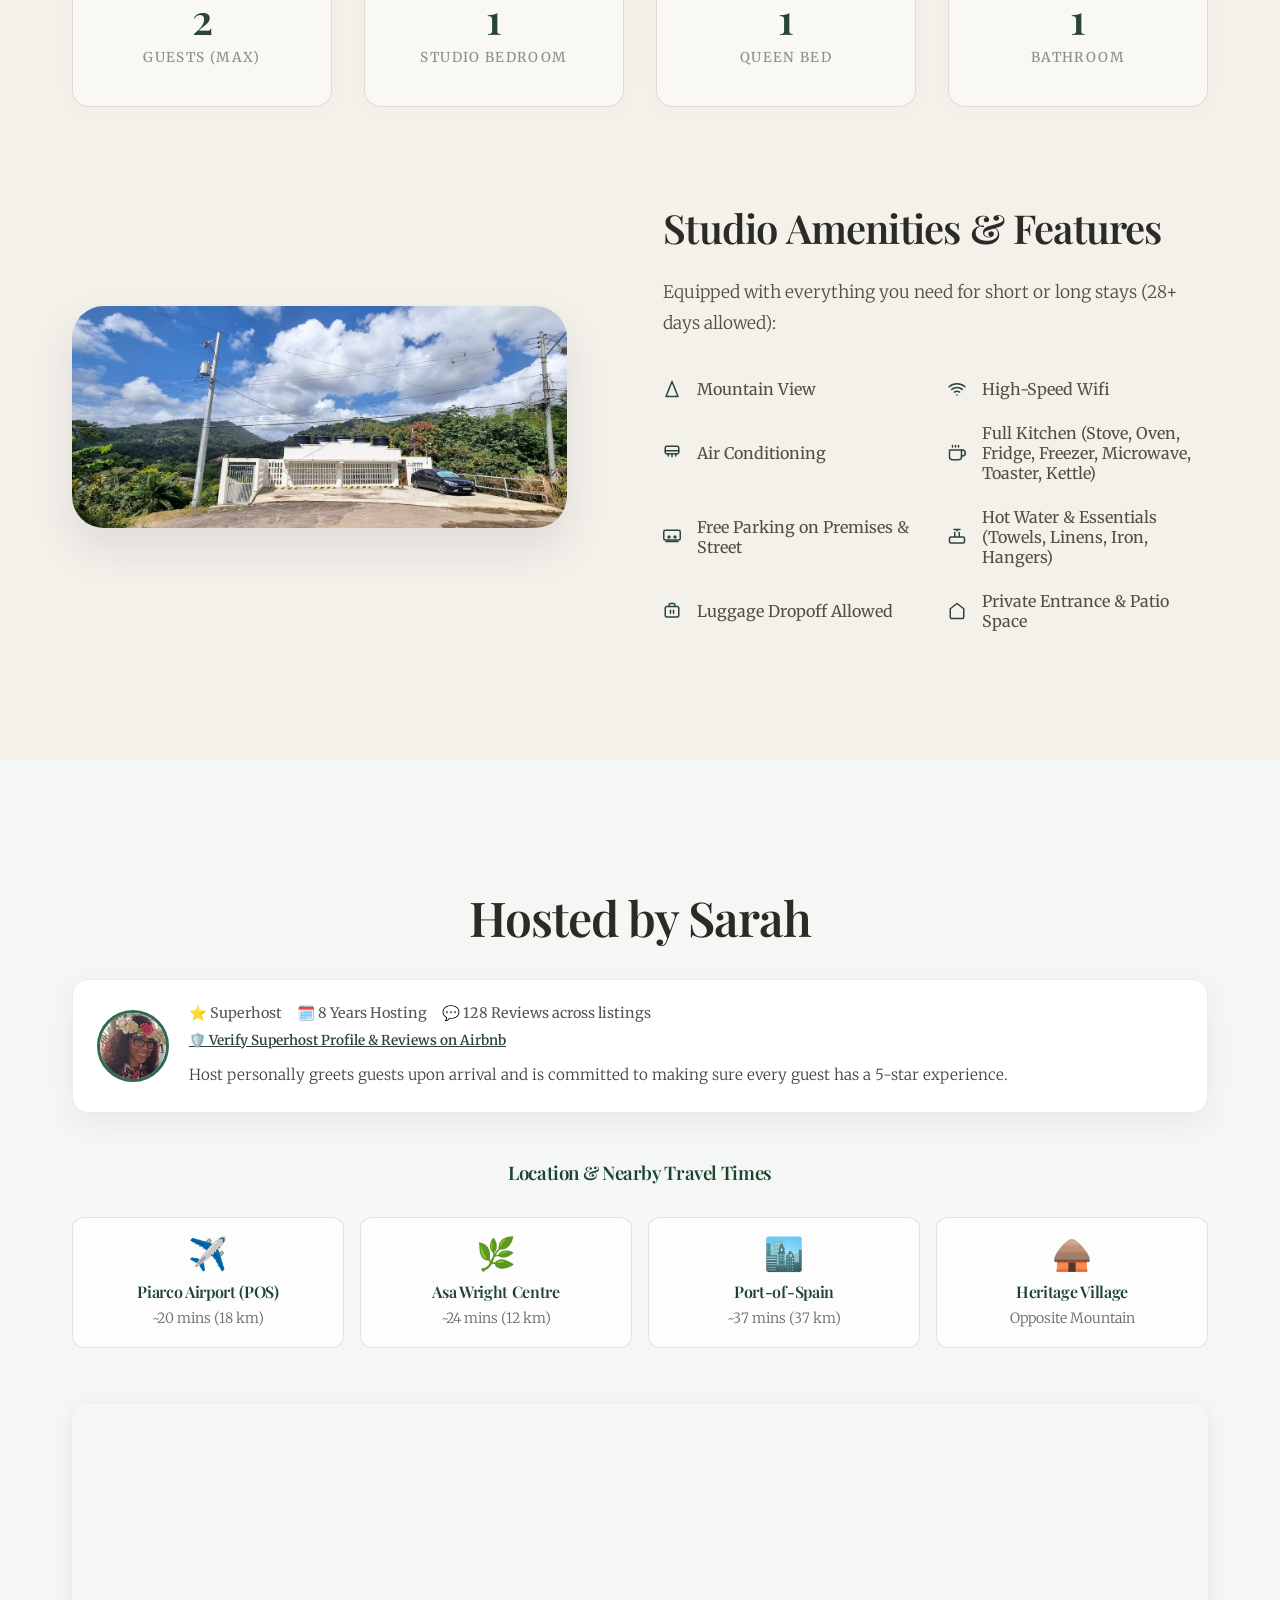
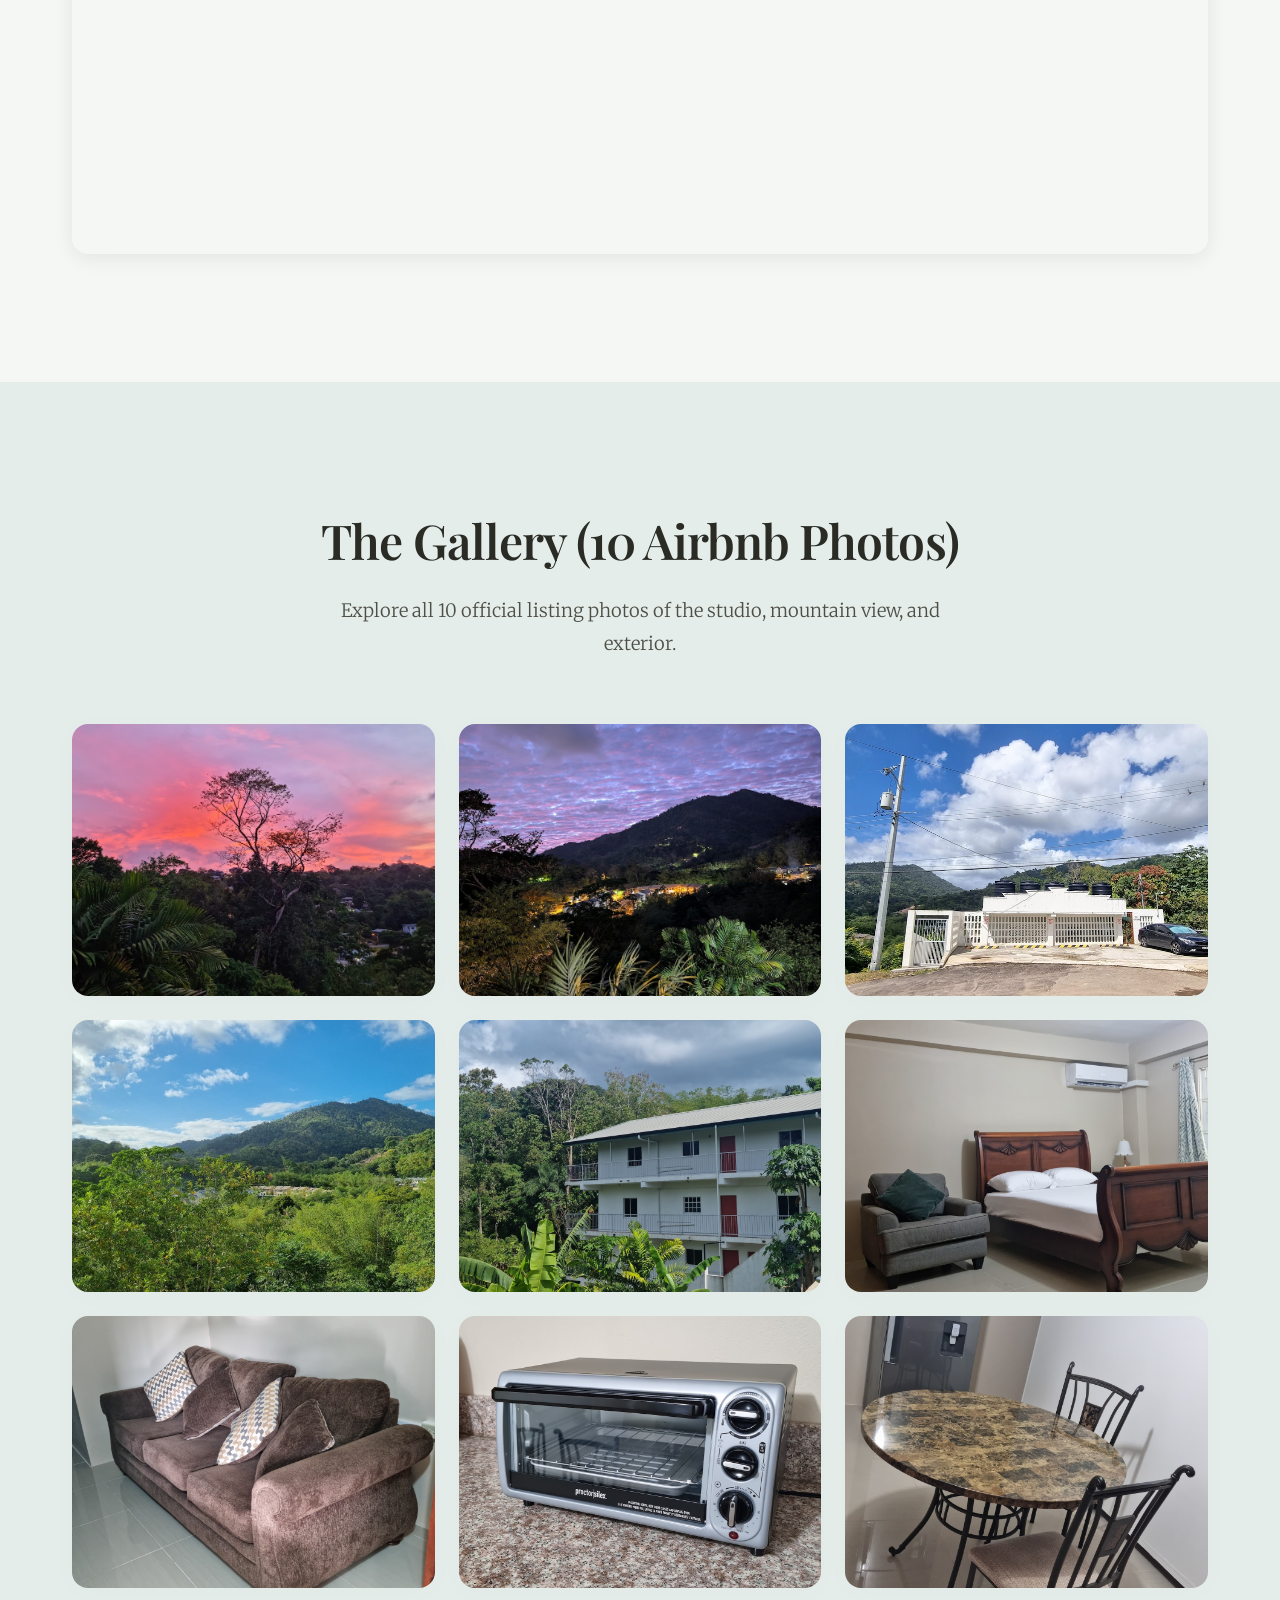
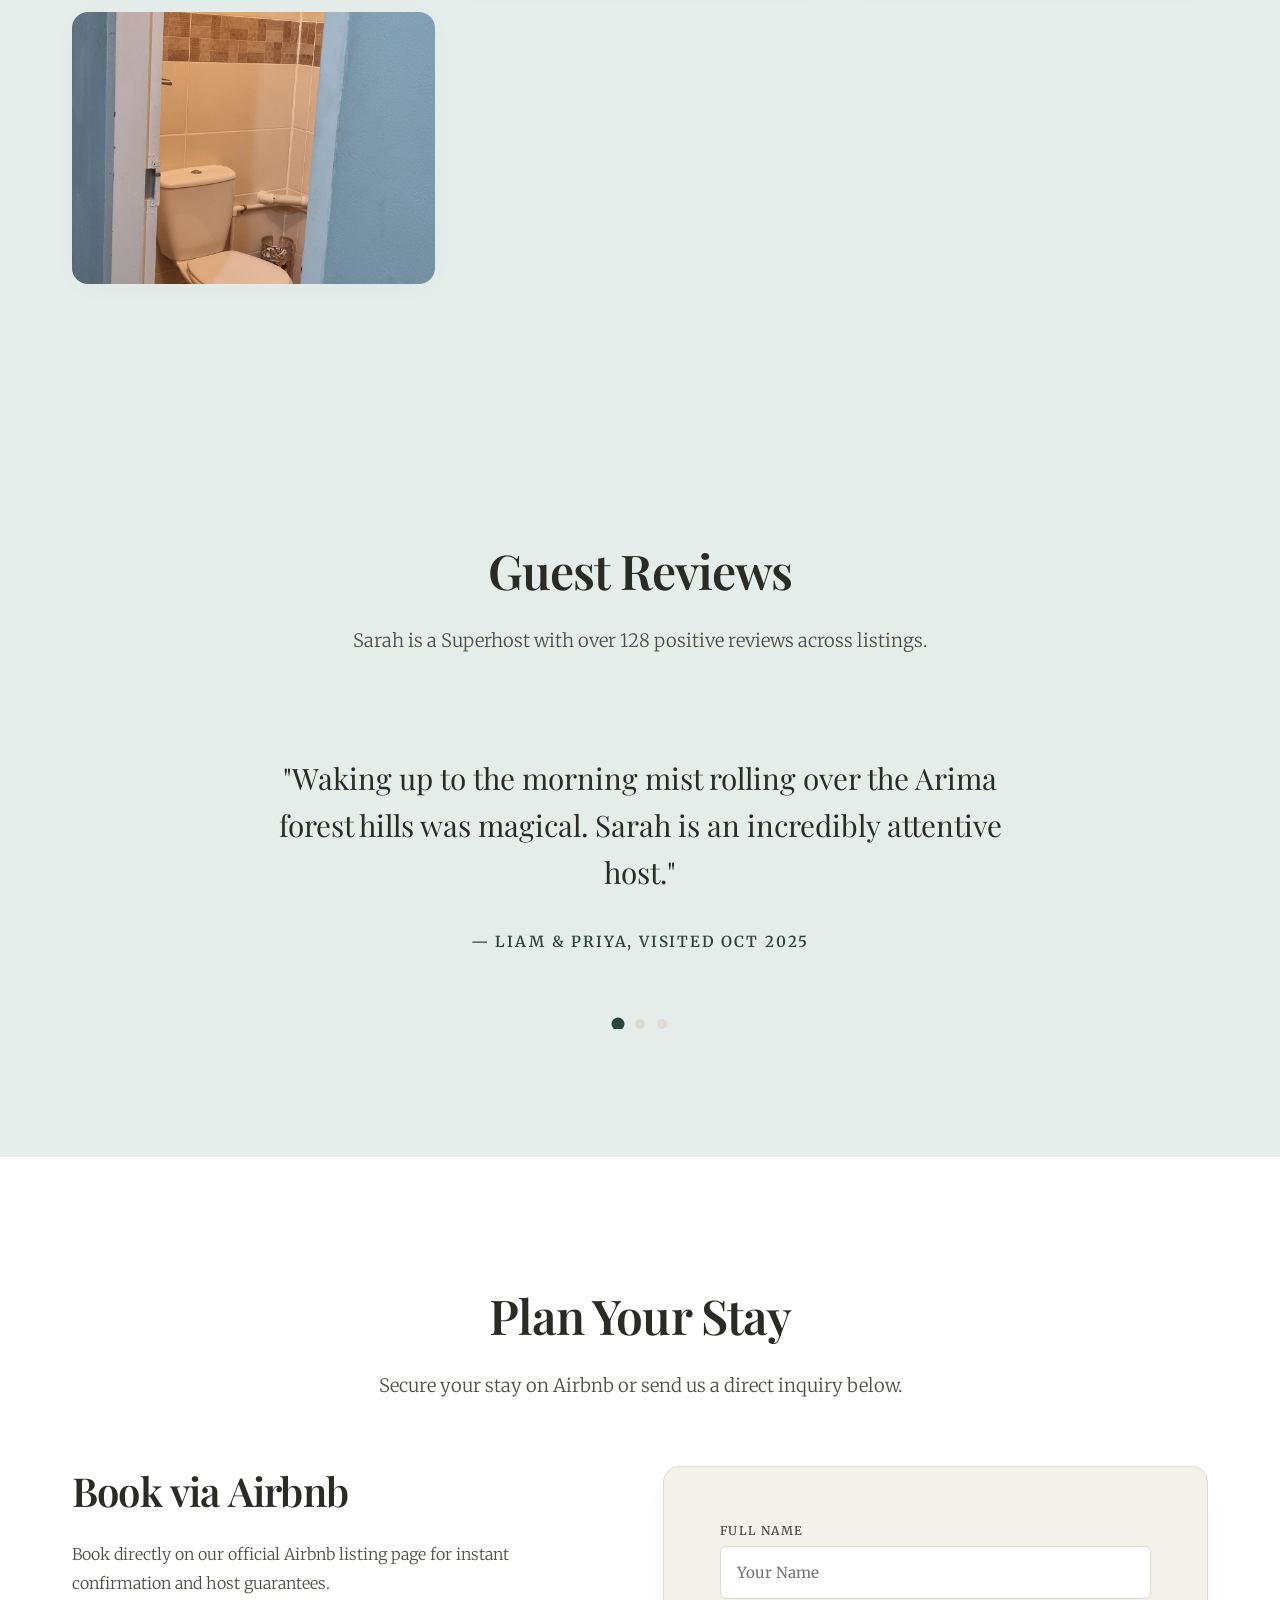
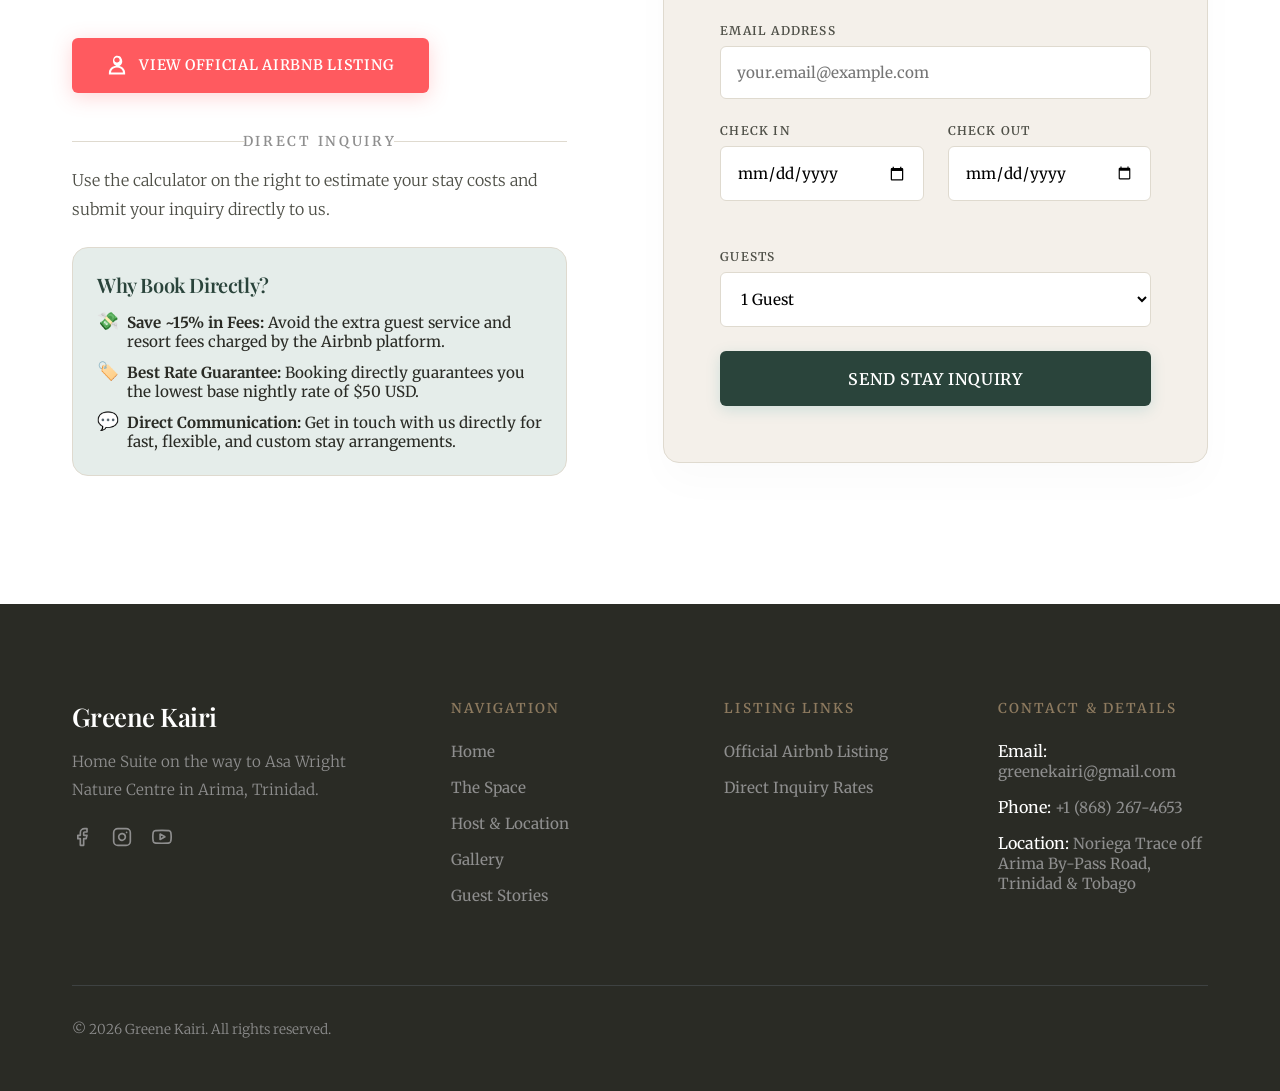
==== commit 6ec2c10e: "Auto-commit: 2026-08-06 23:41:37" ====
--- a/index.html
+++ b/index.html
@@ -222,13 +222,15 @@
             <div class="host-badge-card">
                 <img src="assets/host_avatar.jpg" alt="Sarah Superhost Avatar" class="host-avatar">
                 <div class="host-info">
-                    <h4>Sarah &bull; Superhost</h4>
                     <div class="host-meta">
                         <span>⭐ Superhost</span>
                         <span>🗓️ 8 Years Hosting</span>
                         <span>💬 128 Reviews across listings</span>
                     </div>
-                    <p style="margin-top: 8px; font-size: 0.95rem; color: #444;">Host personally greets guests upon arrival and is committed to making sure every guest has a 5-star experience.</p>
+                    <a href="https://www.airbnb.com/h/greene-kairi-studio" target="_blank" rel="noopener noreferrer" class="verified-badge-link" style="display: inline-flex; align-items: center; gap: 6px; margin-top: 10px; font-size: 0.85rem; color: var(--accent); text-decoration: underline; font-weight: 600;">
+                        🛡️ Verify Superhost Profile & Reviews on Airbnb
+                    </a>
+                    <p style="margin-top: 12px; font-size: 0.95rem; color: #444;">Host personally greets guests upon arrival and is committed to making sure every guest has a 5-star experience.</p>
                 </div>
             </div>
 
@@ -382,15 +384,15 @@
                 <div class="slider-track">
                     <div class="slide">
                         <p class="slide-quote">"Waking up to the morning mist rolling over the Arima forest hills was magical. Sarah is an incredibly attentive host."</p>
-                        <p class="slide-author">— Verified Airbnb Guest</p>
+                        <p class="slide-author">— Liam & Priya, Visited Oct 2025</p>
                     </div>
                     <div class="slide">
                         <p class="slide-quote">"A peaceful paradise. Absolute quiet, convenient for visiting Asa Wright Nature Centre, and very comfortable studio."</p>
-                        <p class="slide-author">— Nature Enthusiast Guest</p>
+                        <p class="slide-author">— Mark S., Visited Jan 2026</p>
                     </div>
                     <div class="slide">
                         <p class="slide-quote">"Super cozy apartment, clean, great air conditioning, and Sarah was warm and welcoming during check-in!"</p>
-                        <p class="slide-author">— Traveler Guest</p>
+                        <p class="slide-author">— Jessica T., Visited Dec 2025</p>
                     </div>
                 </div>
                 <div class="slider-dots"></div>
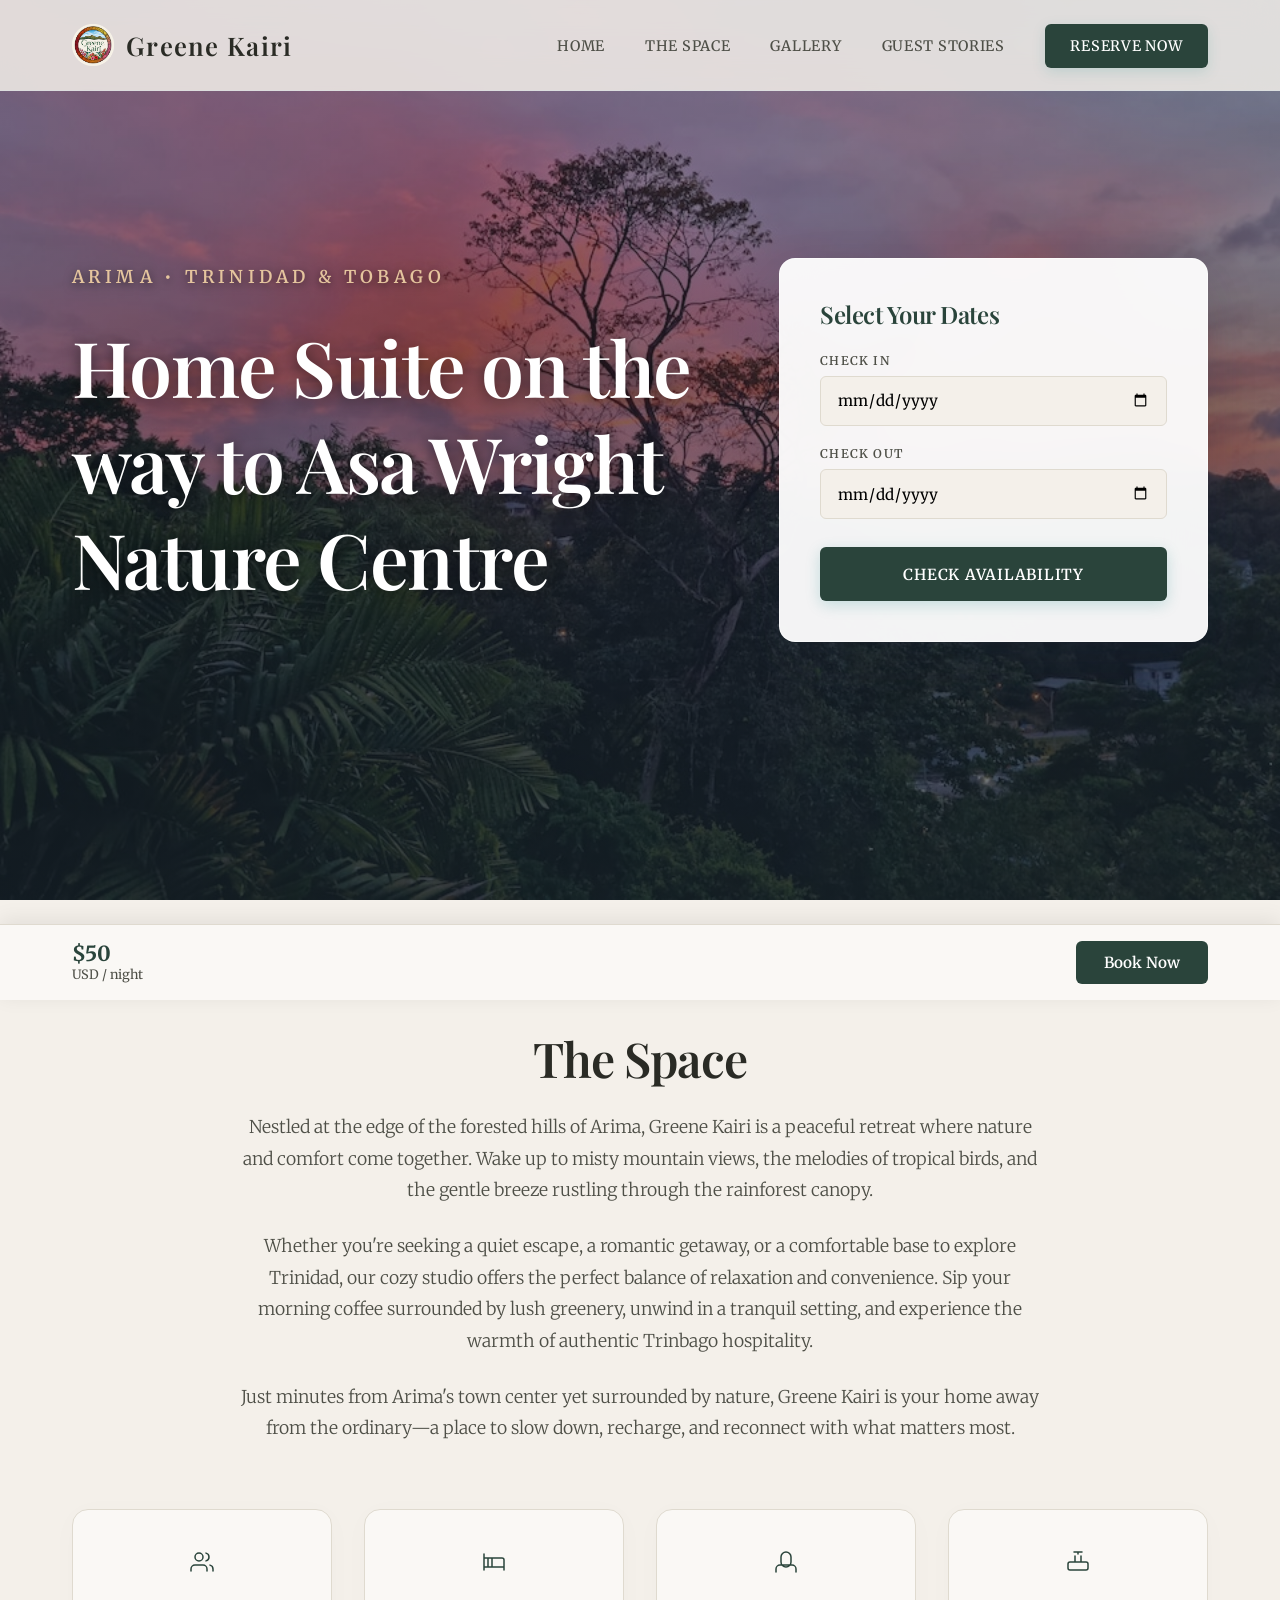
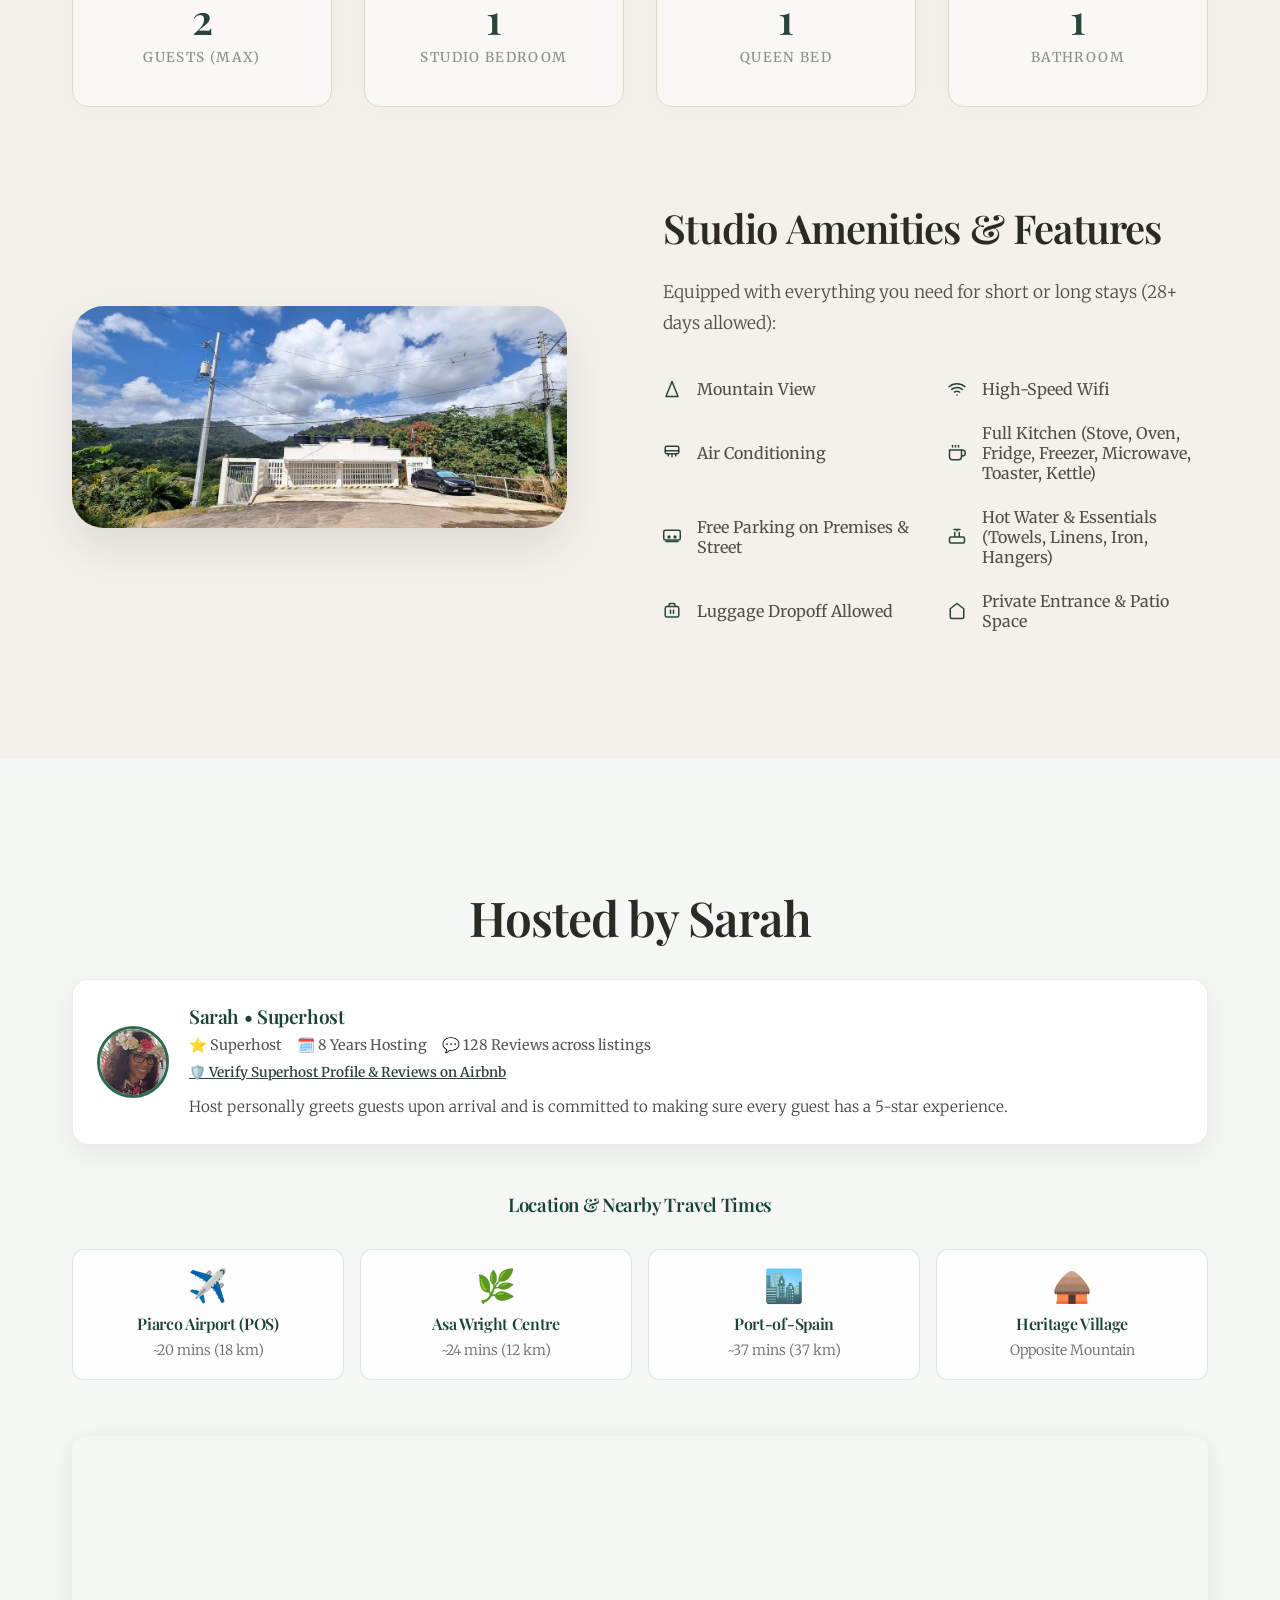
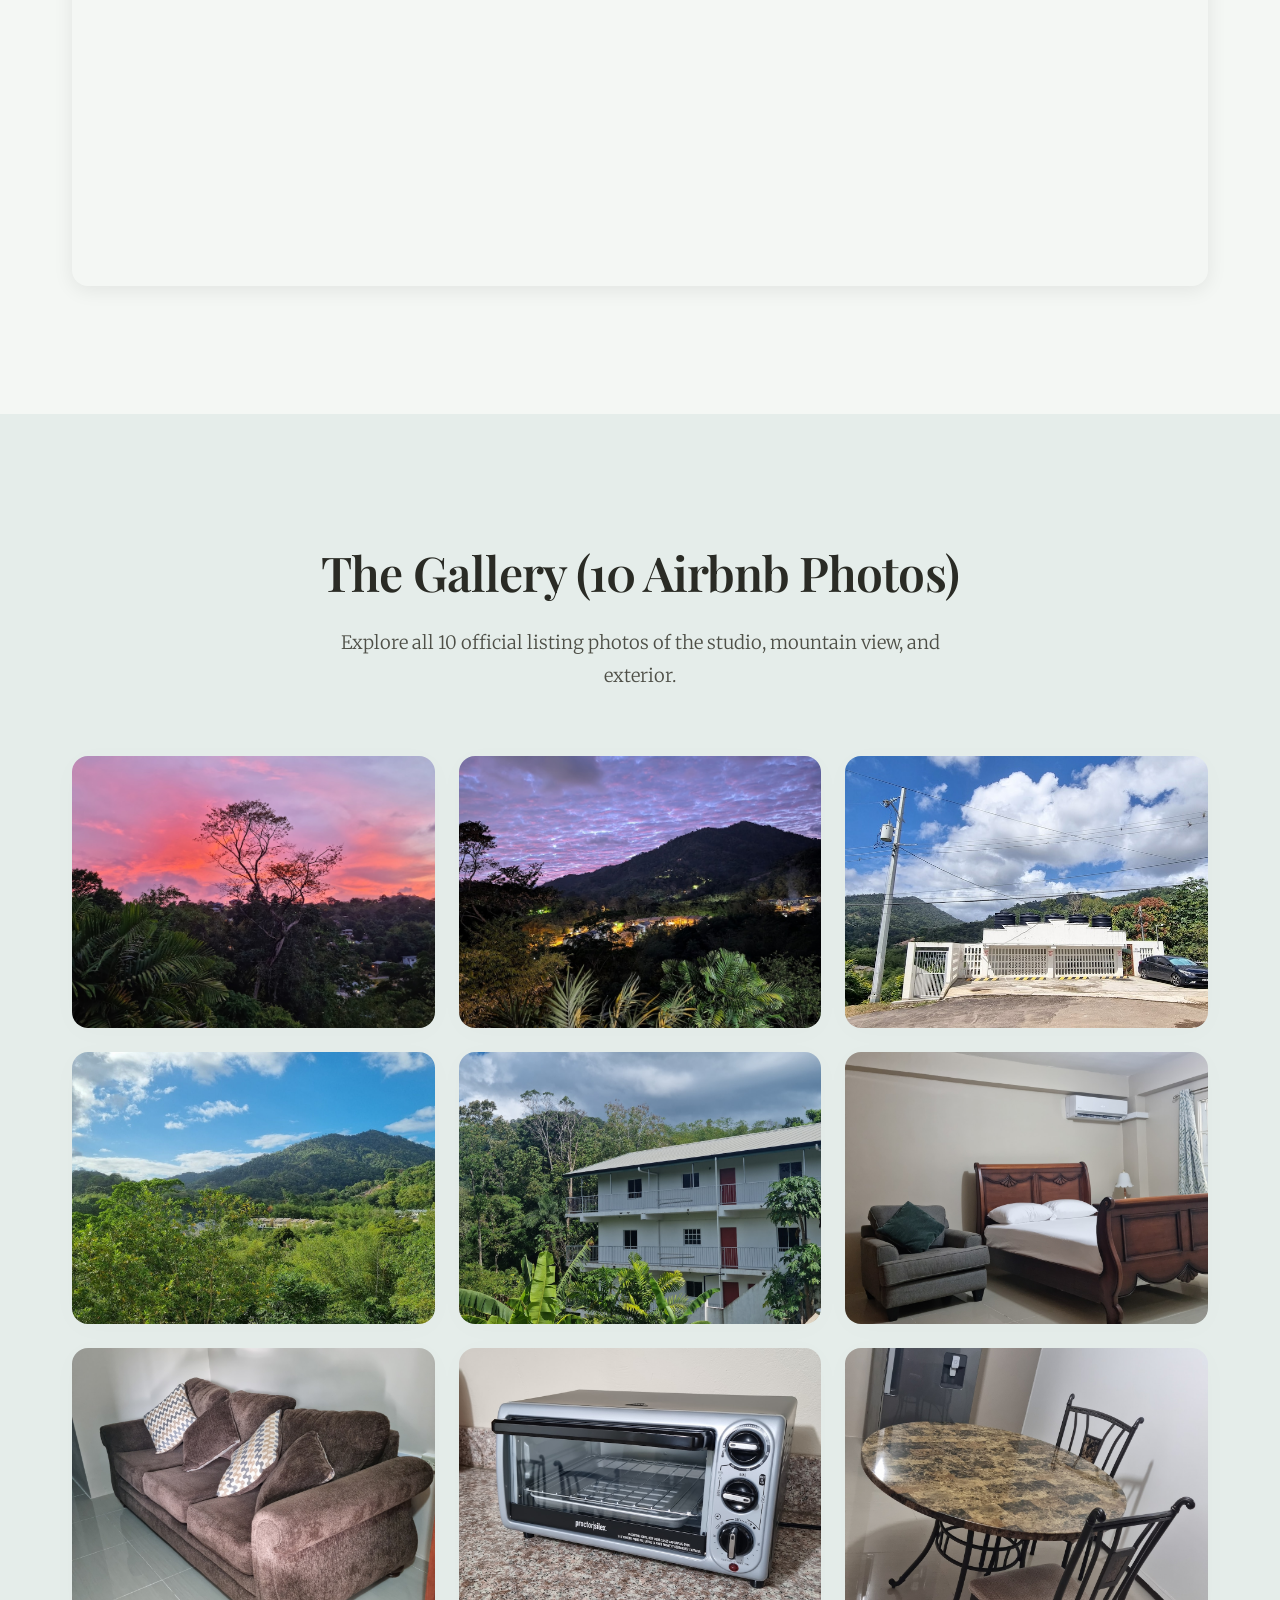
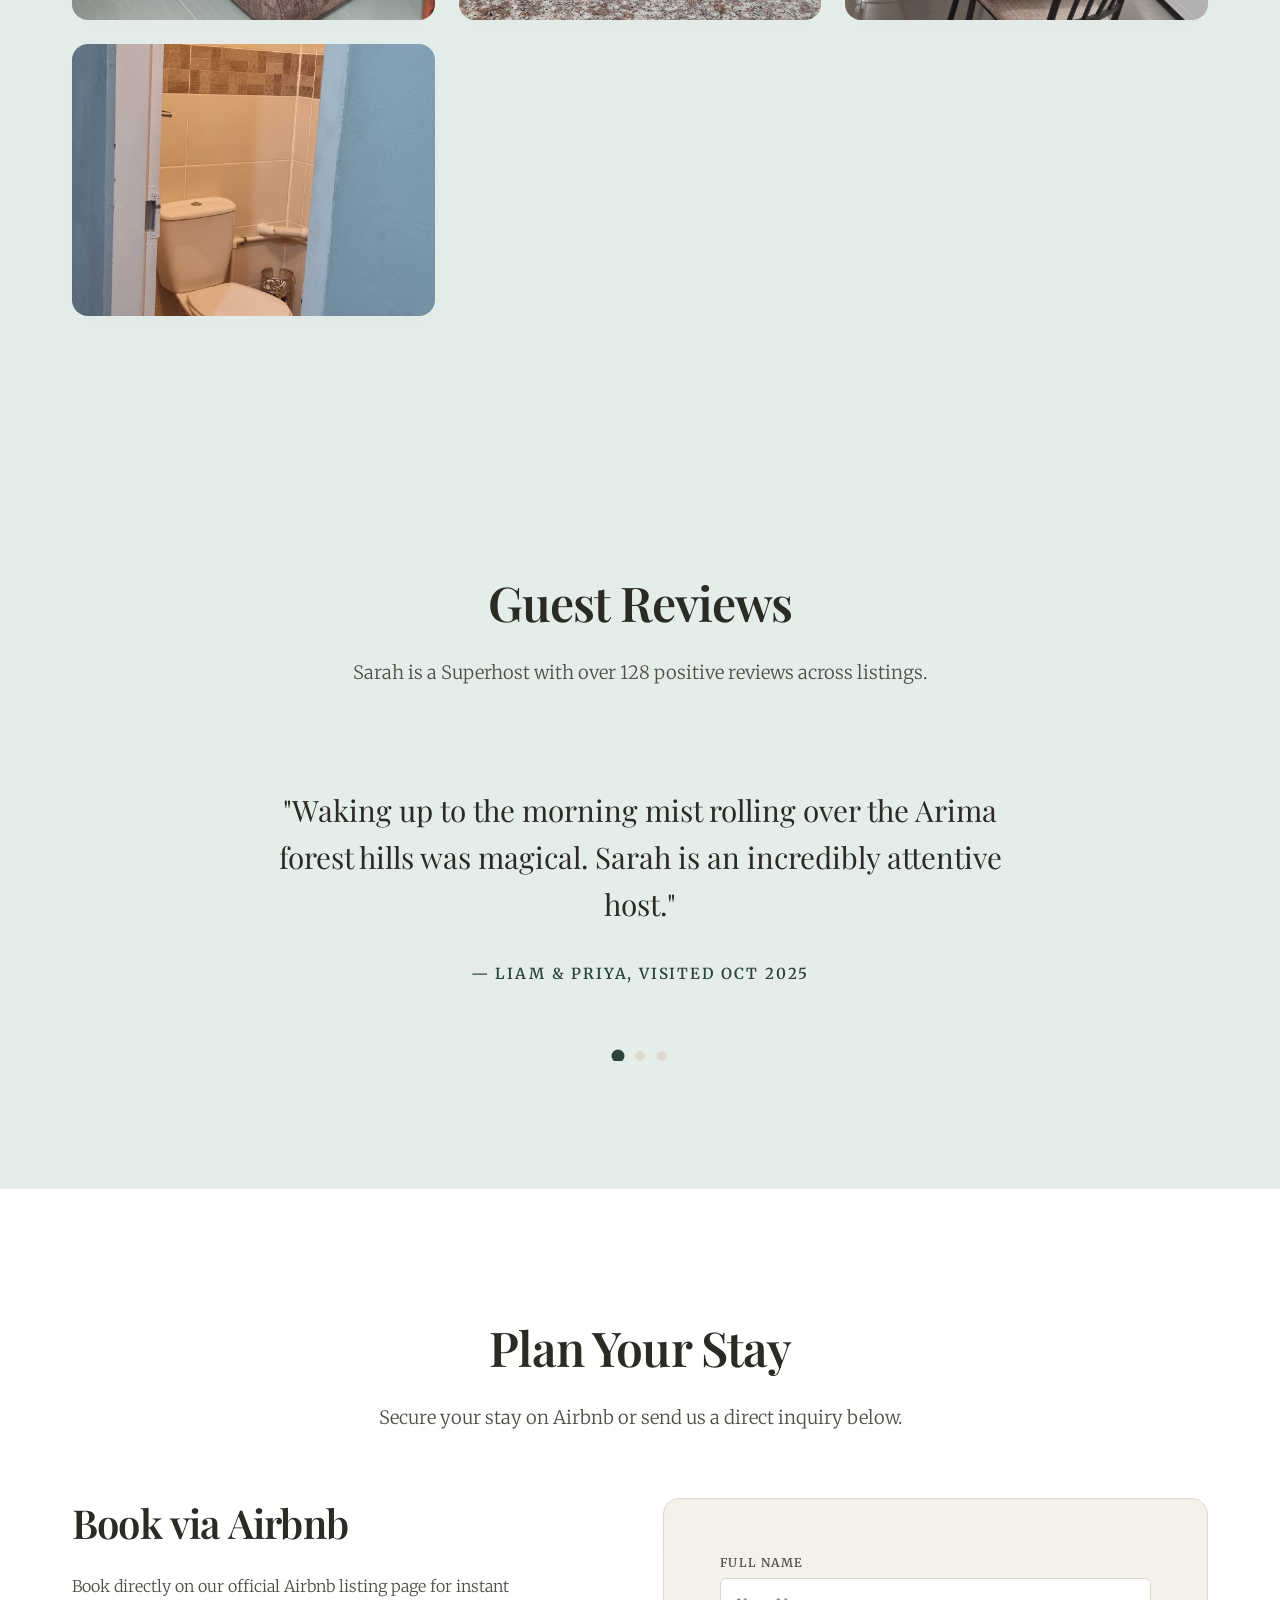
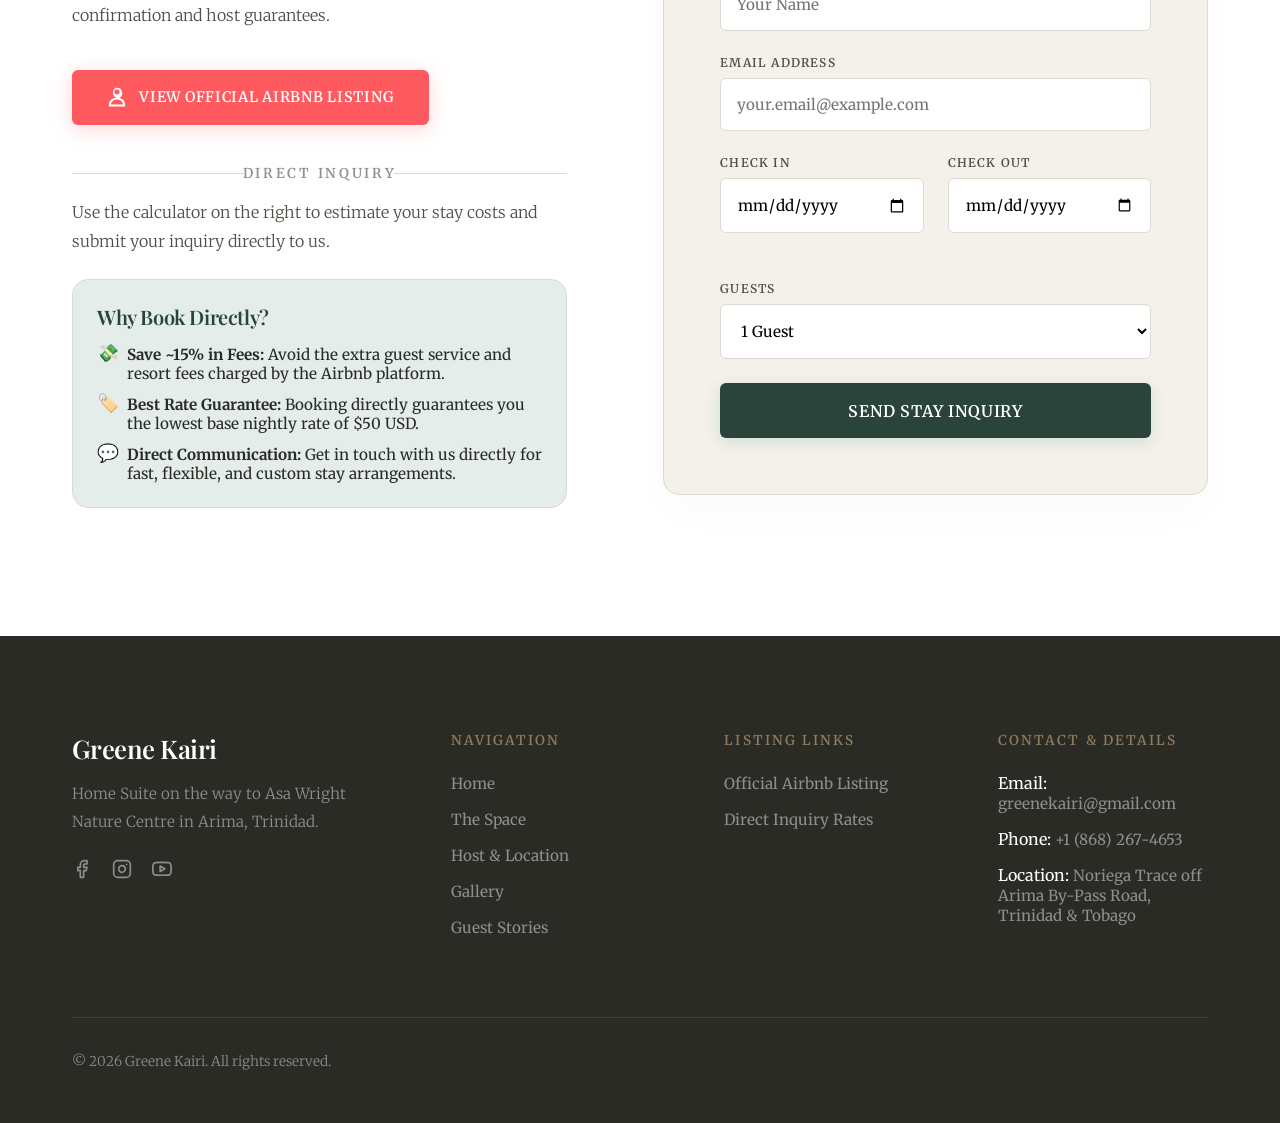
==== commit 1ee6cef6: "Auto-commit: 2026-08-06 23:41:48" ====
--- a/index.html
+++ b/index.html
@@ -222,6 +222,7 @@
             <div class="host-badge-card">
                 <img src="assets/host_avatar.jpg" alt="Sarah Superhost Avatar" class="host-avatar">
                 <div class="host-info">
+                    <h4 style="margin: 0 0 0.5rem 0; font-size: 1.2rem; font-family: var(--font-display);">Sarah &bull; Superhost</h4>
                     <div class="host-meta">
                         <span>⭐ Superhost</span>
                         <span>🗓️ 8 Years Hosting</span>
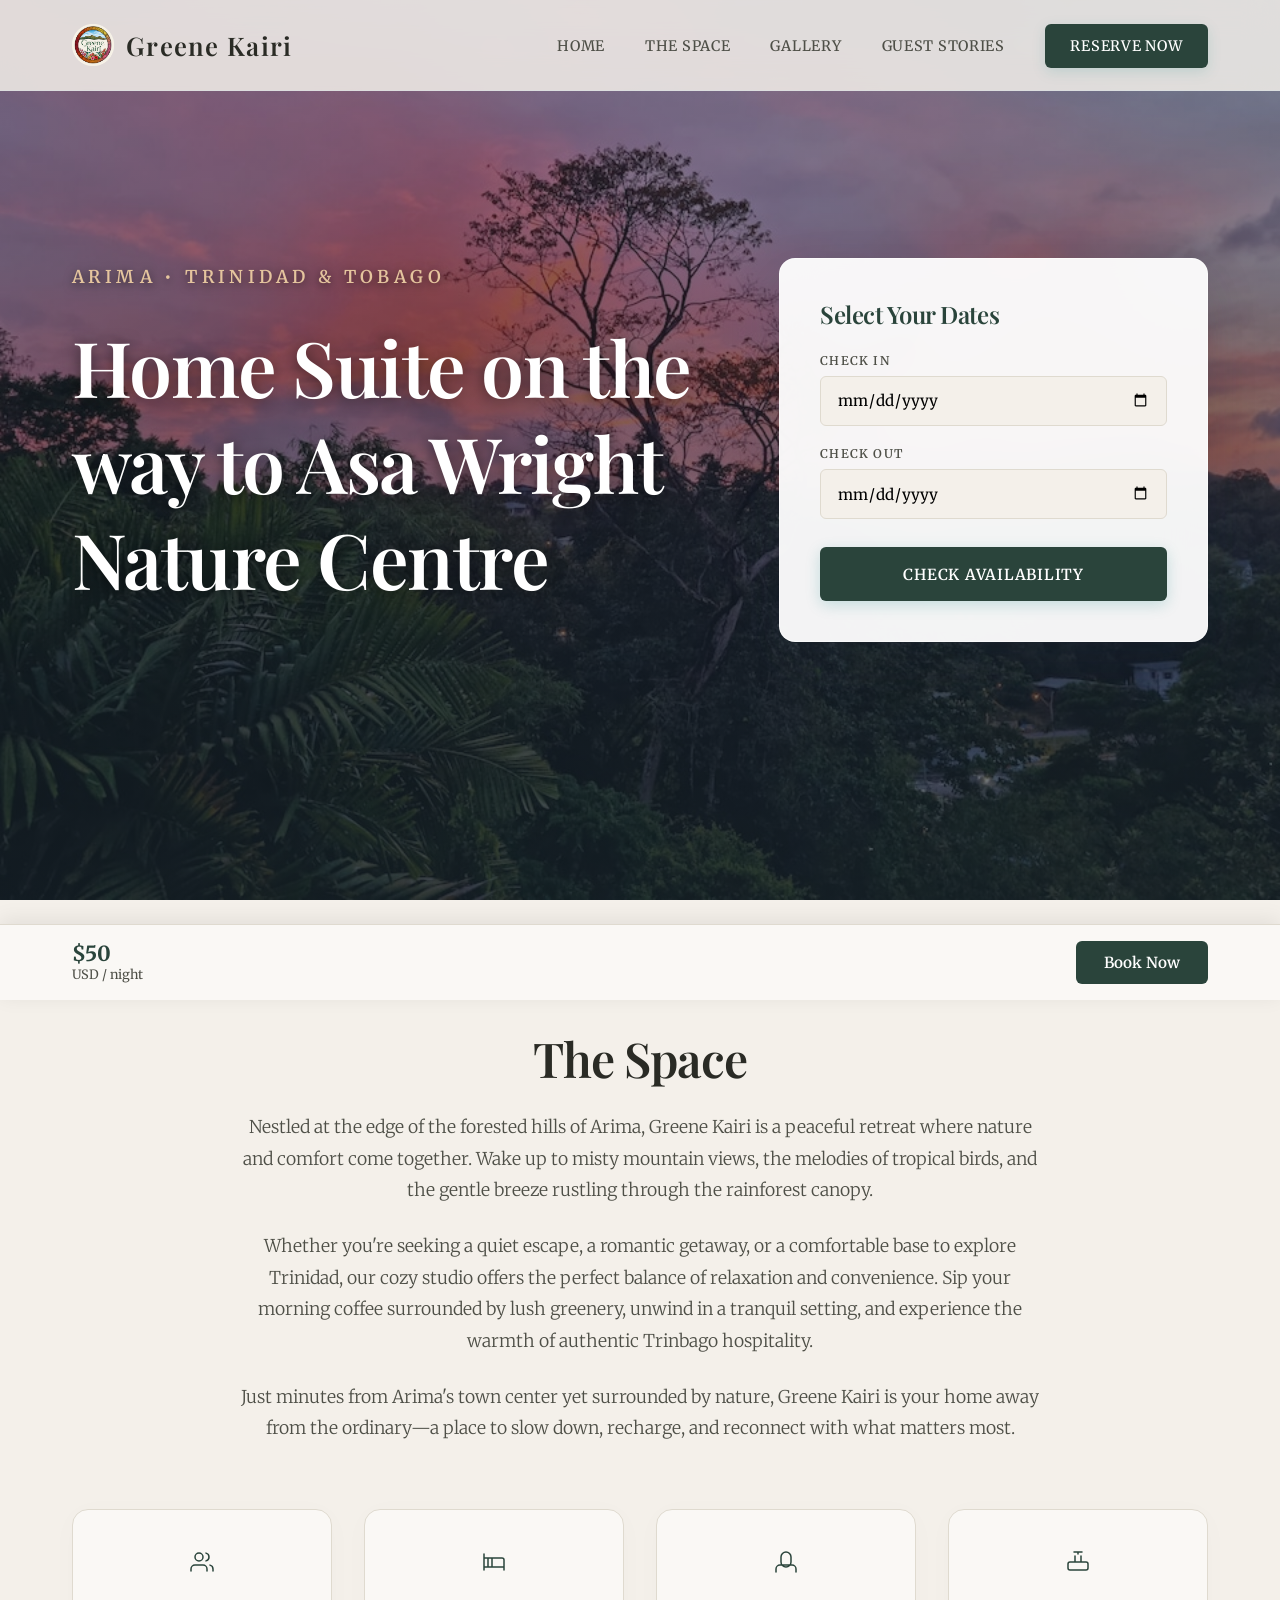
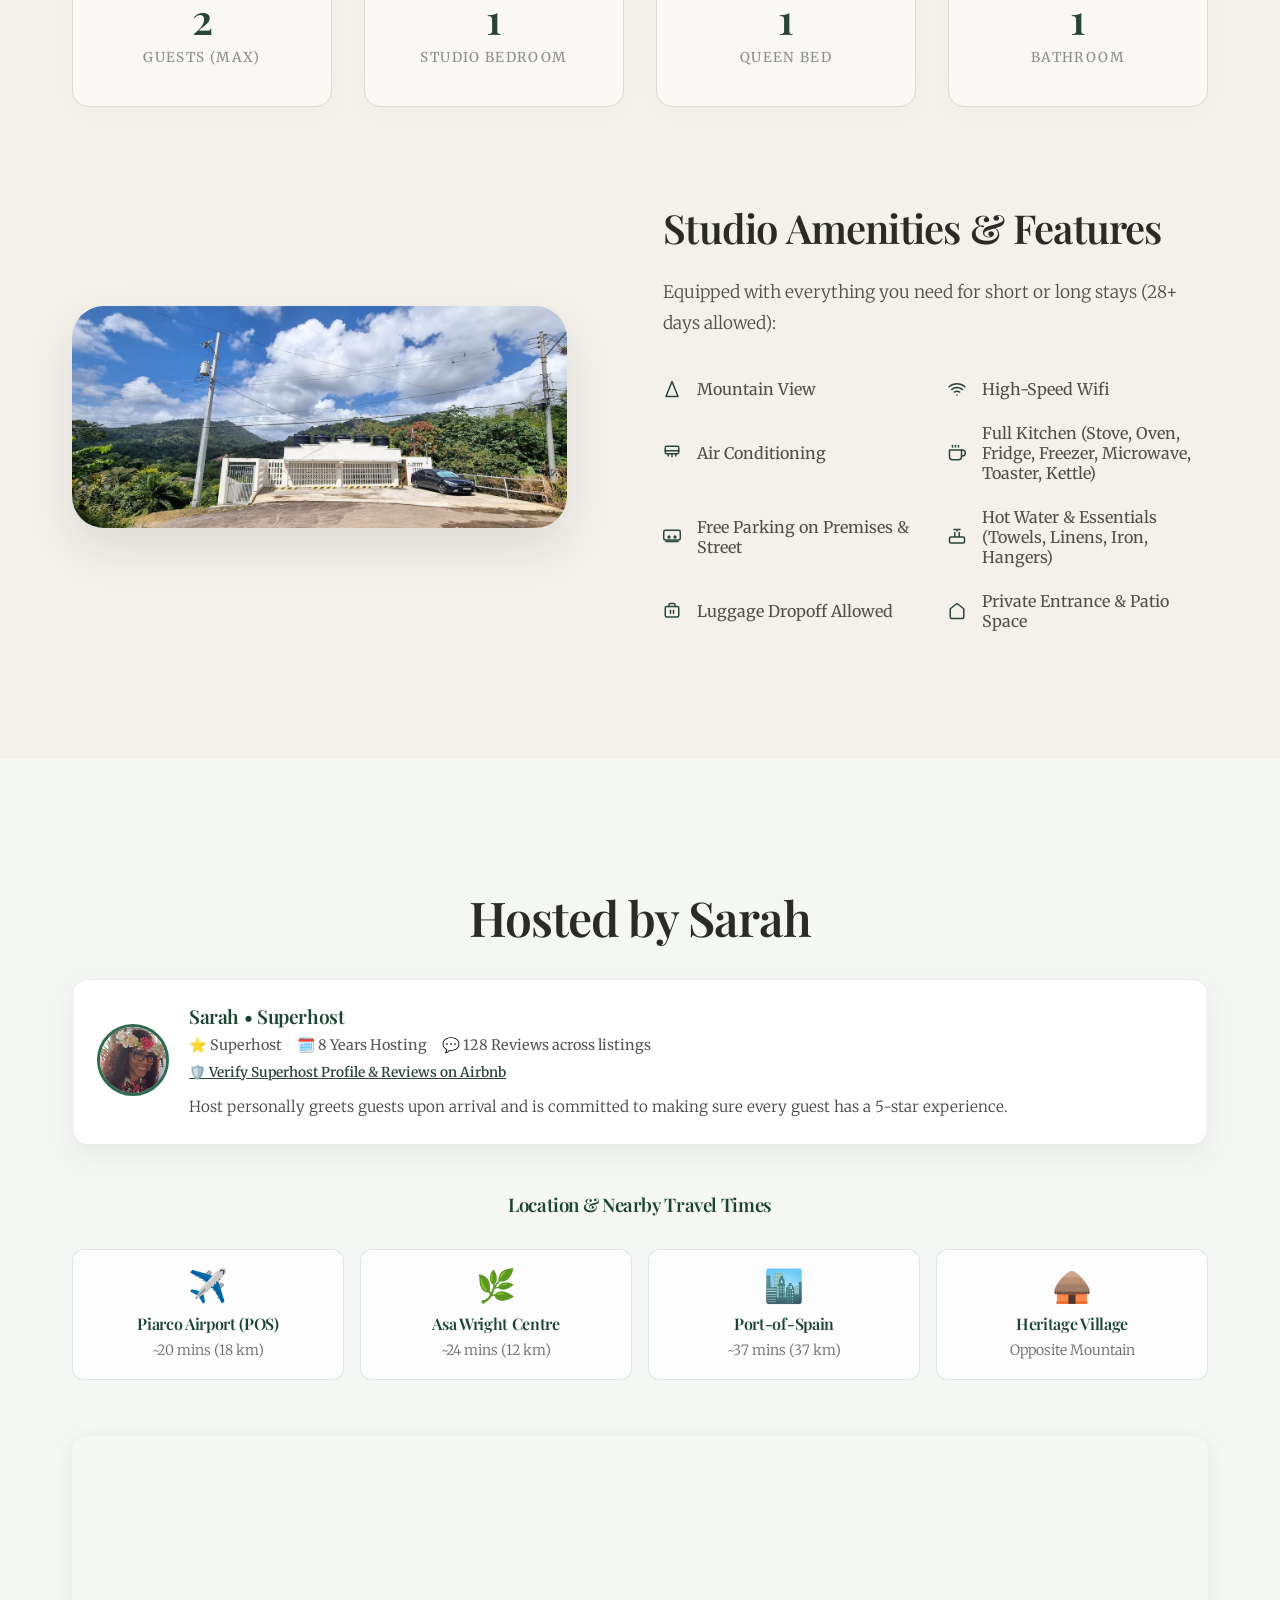
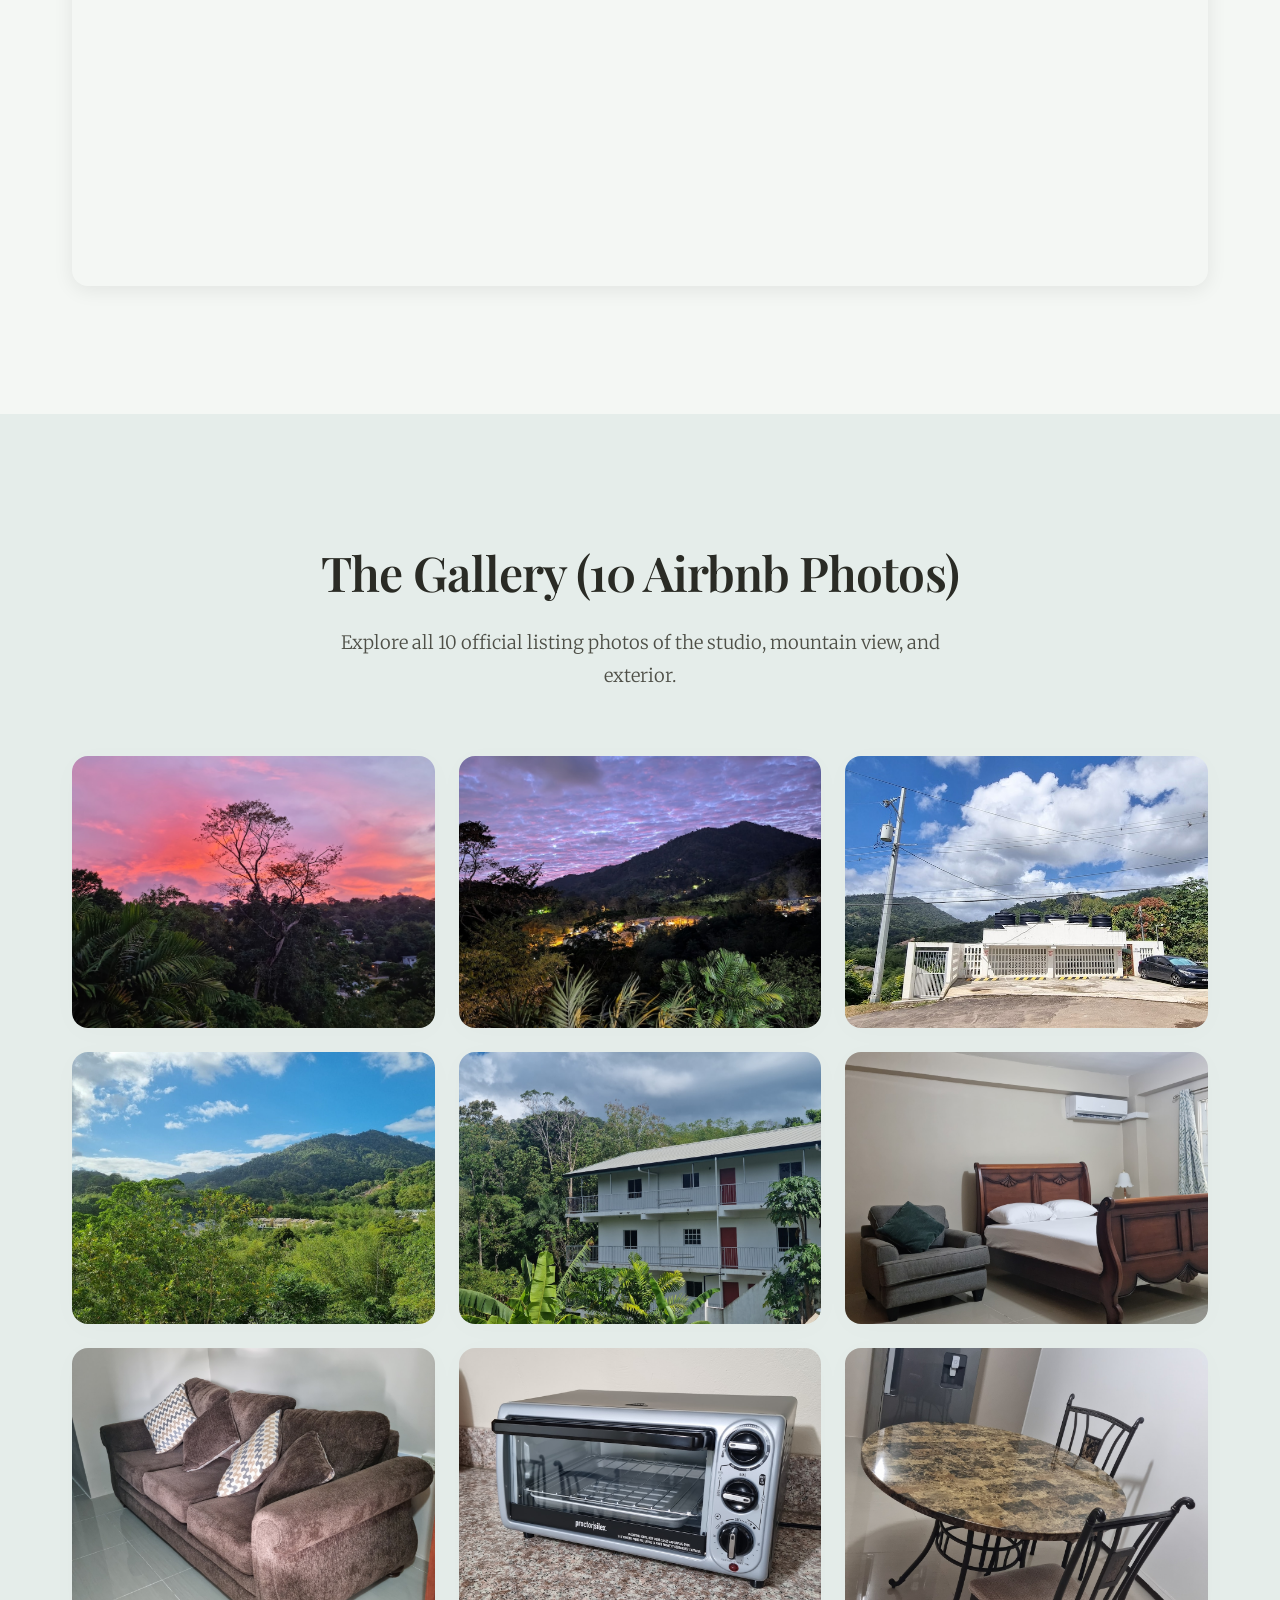
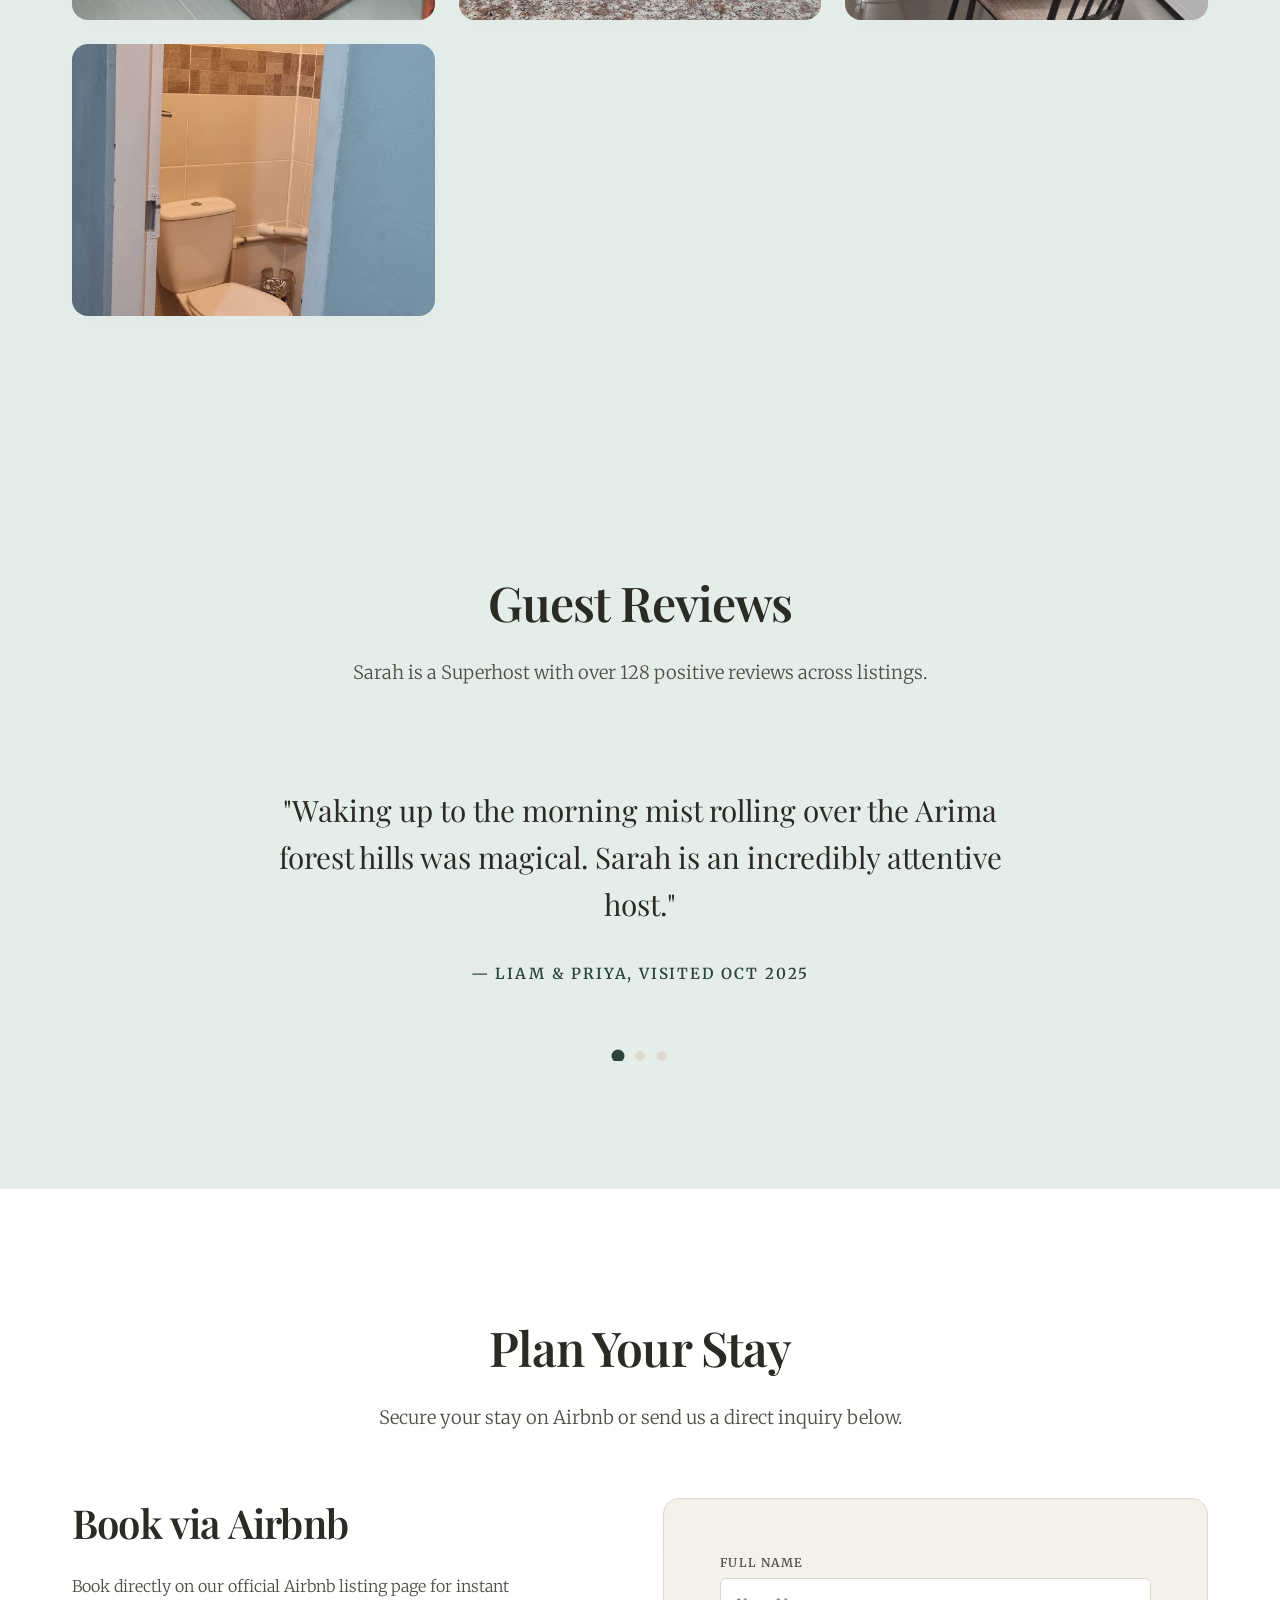
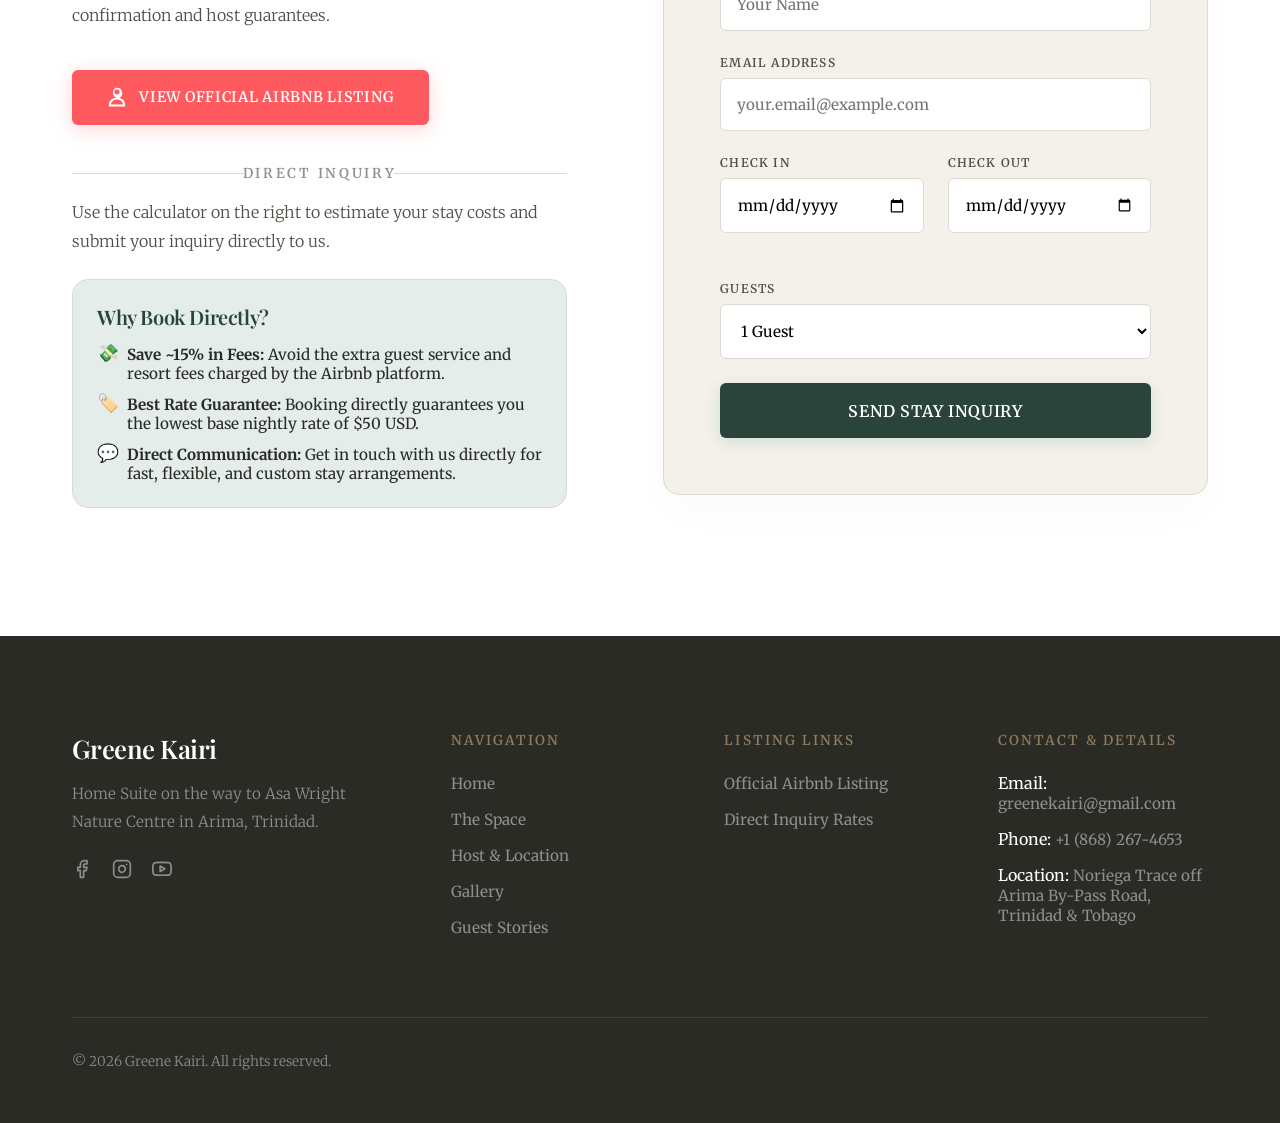
==== commit 38fab27b: "Auto-commit: 2026-08-06 23:50:05" ====
--- a/index.html
+++ b/index.html
@@ -220,7 +220,9 @@
         <div class="container">
             <h2 class="section-title">Hosted by Sarah</h2>
             <div class="host-badge-card">
-                <img src="assets/host_avatar.jpg" alt="Sarah Superhost Avatar" class="host-avatar">
+                <a href="https://www.airbnb.com/users/profile/1463080214701010216" target="_blank" rel="noopener noreferrer" style="display: block; flex-shrink: 0;">
+                    <img src="assets/host_avatar.jpg" alt="Sarah Superhost Avatar" class="host-avatar">
+                </a>
                 <div class="host-info">
                     <h4 style="margin: 0 0 0.5rem 0; font-size: 1.2rem; font-family: var(--font-display);">Sarah &bull; Superhost</h4>
                     <div class="host-meta">
@@ -228,7 +230,7 @@
                         <span>🗓️ 8 Years Hosting</span>
                         <span>💬 128 Reviews across listings</span>
                     </div>
-                    <a href="https://www.airbnb.com/h/greene-kairi-studio" target="_blank" rel="noopener noreferrer" class="verified-badge-link" style="display: inline-flex; align-items: center; gap: 6px; margin-top: 10px; font-size: 0.85rem; color: var(--accent); text-decoration: underline; font-weight: 600;">
+                    <a href="https://www.airbnb.com/users/profile/1463080214701010216" target="_blank" rel="noopener noreferrer" class="verified-badge-link" style="display: inline-flex; align-items: center; gap: 6px; margin-top: 10px; font-size: 0.85rem; color: var(--accent); text-decoration: underline; font-weight: 600;">
                         🛡️ Verify Superhost Profile & Reviews on Airbnb
                     </a>
                     <p style="margin-top: 12px; font-size: 0.95rem; color: #444;">Host personally greets guests upon arrival and is committed to making sure every guest has a 5-star experience.</p>
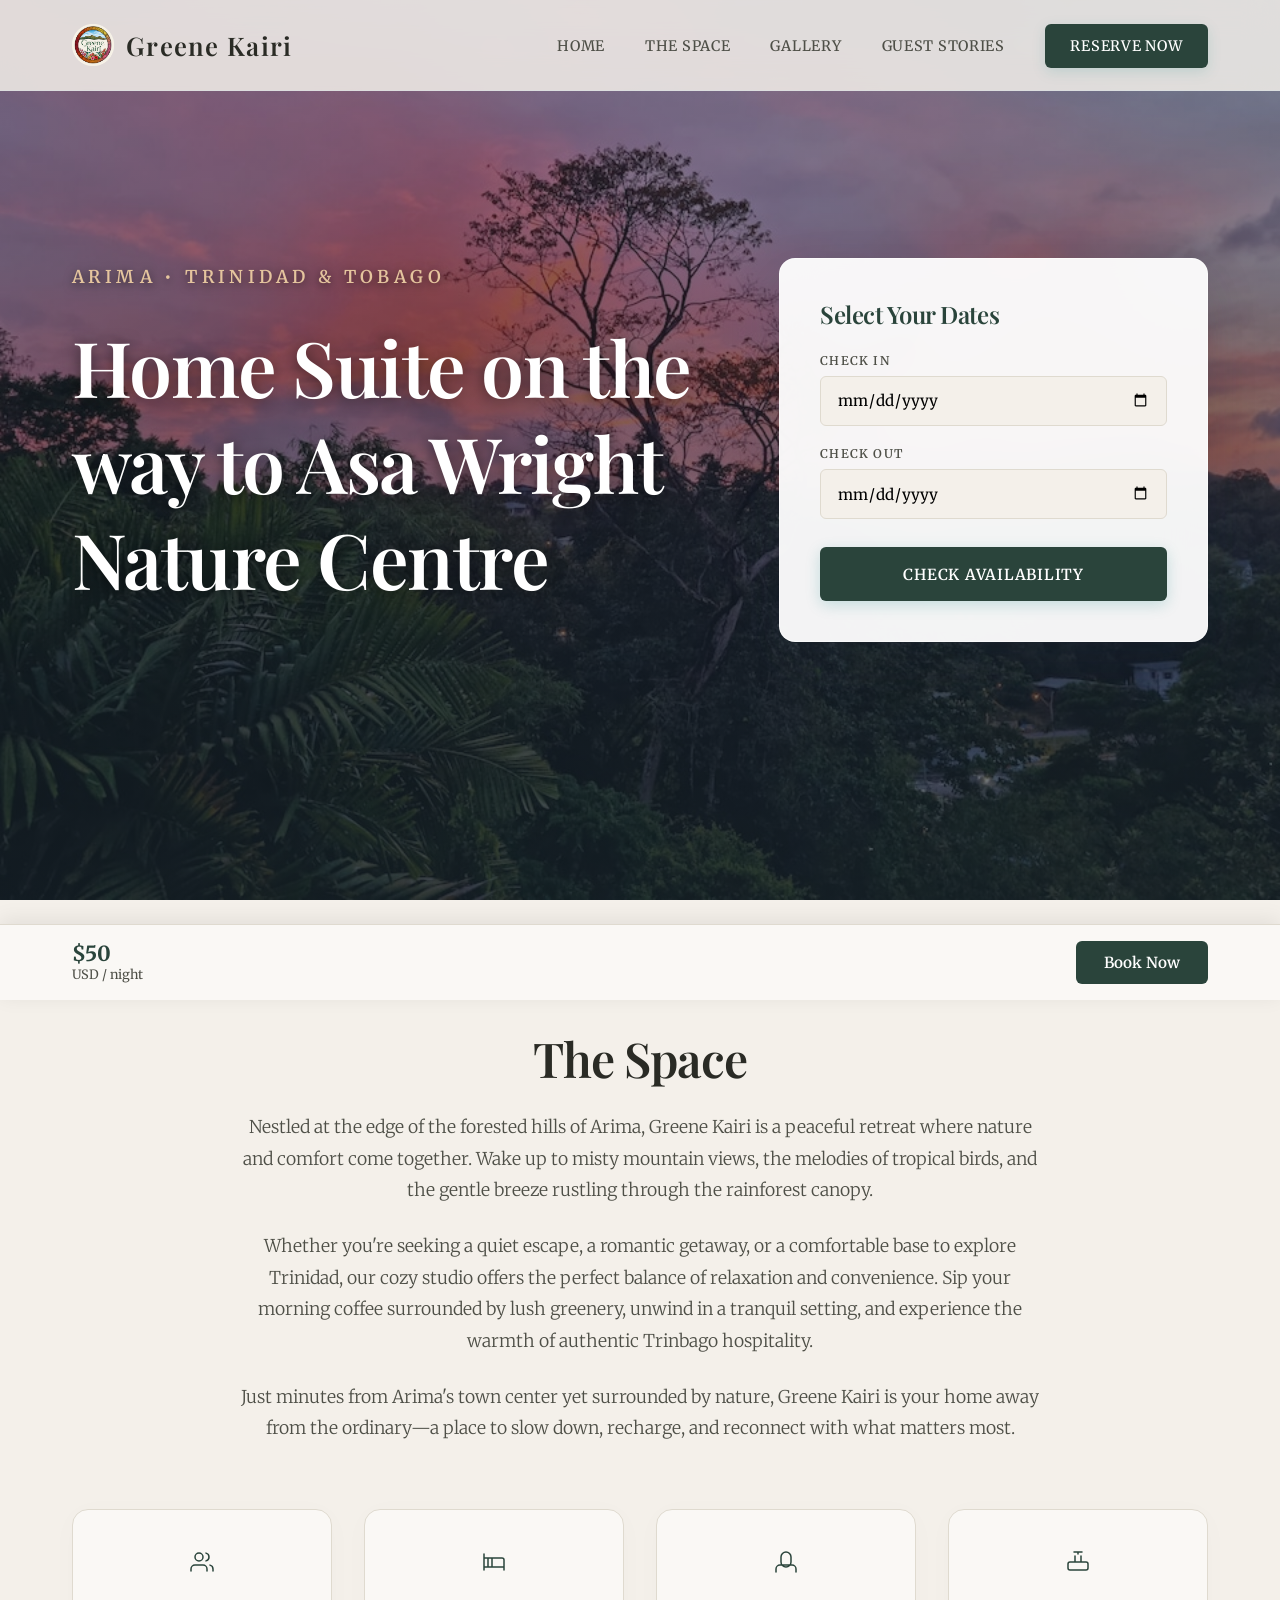
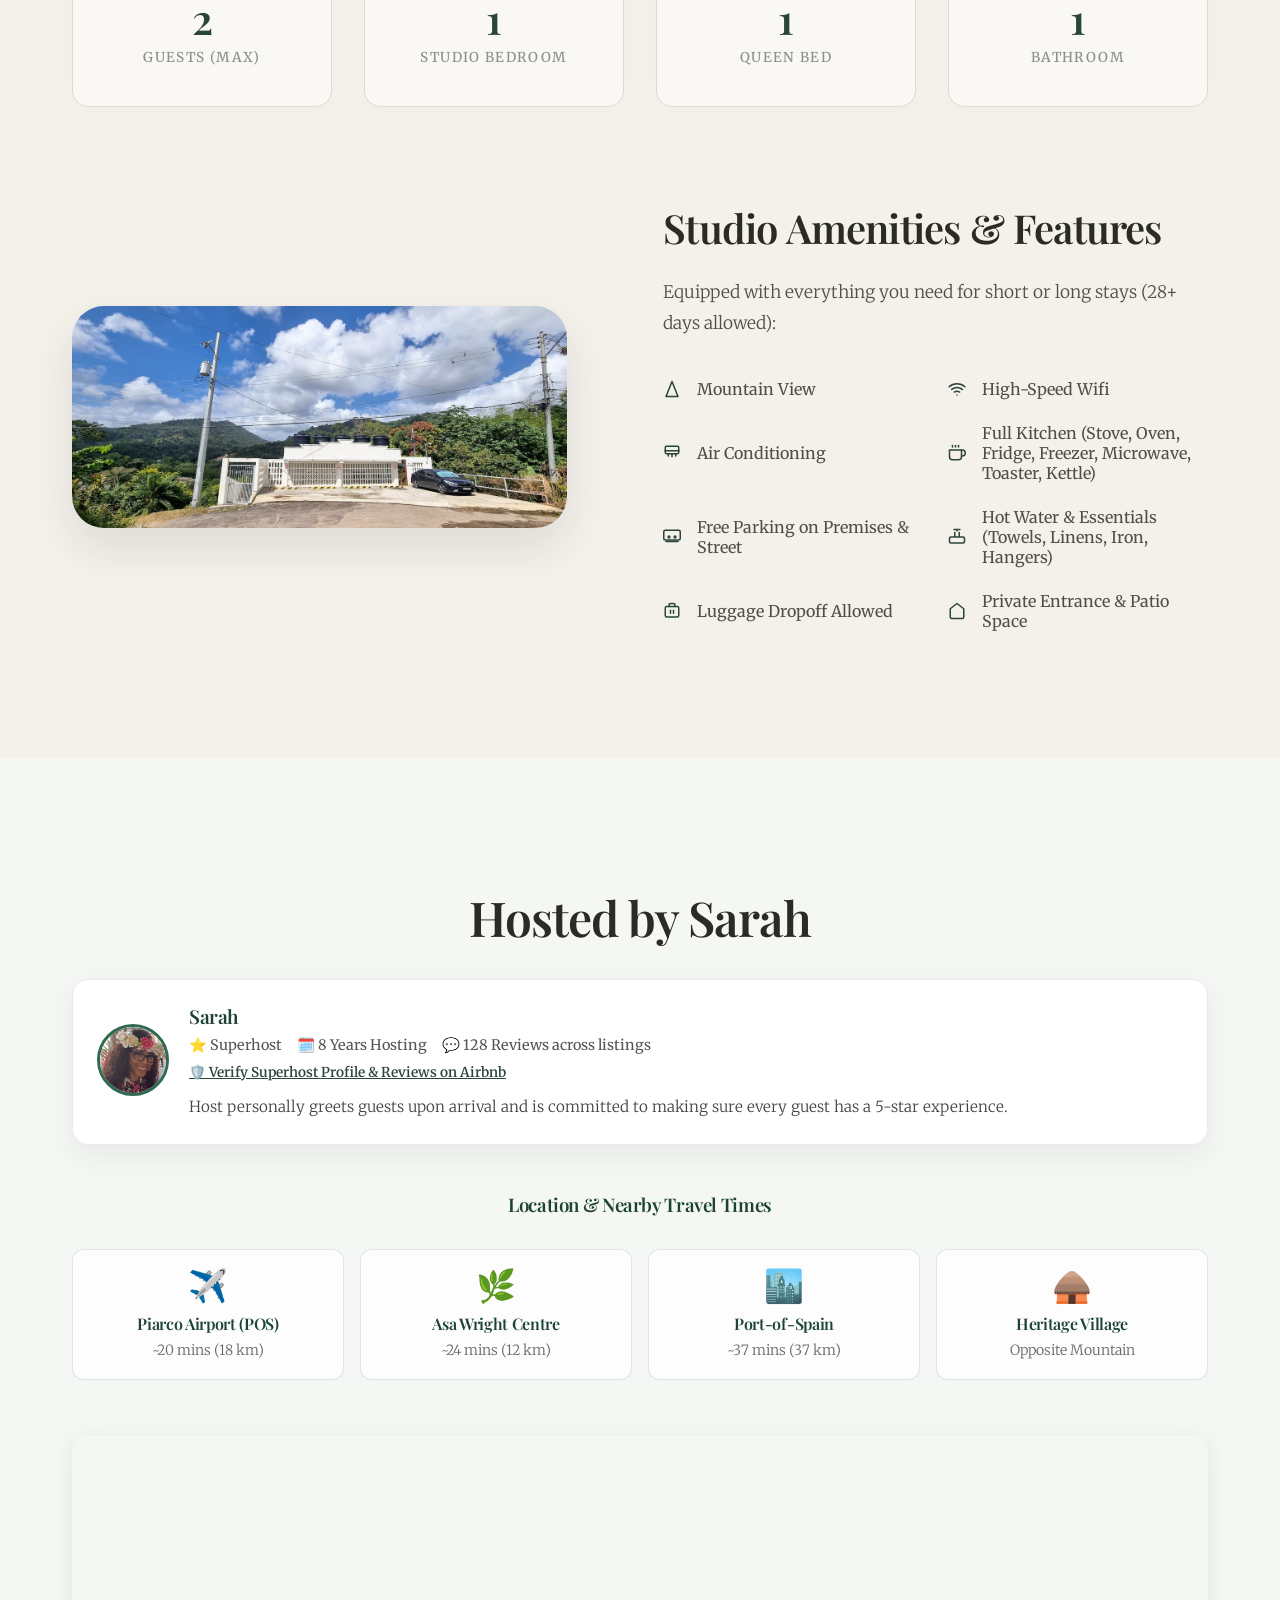
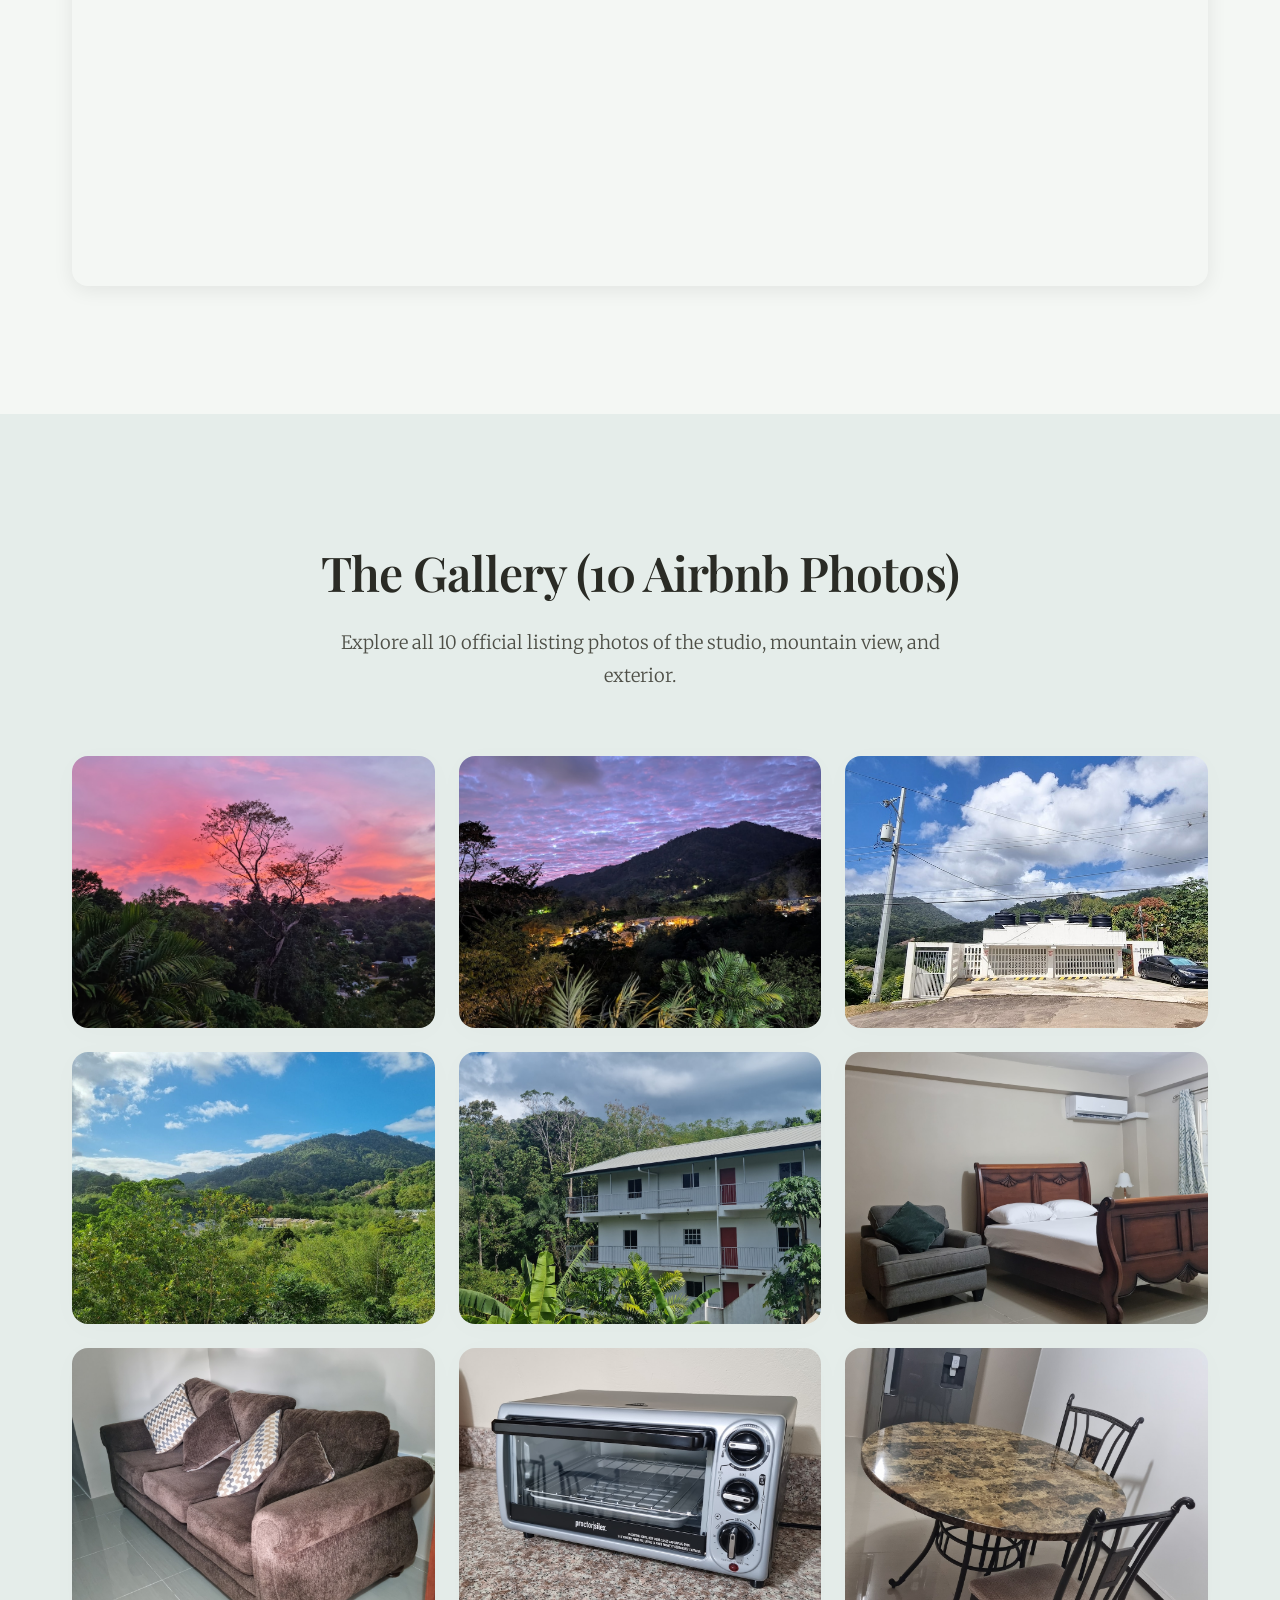
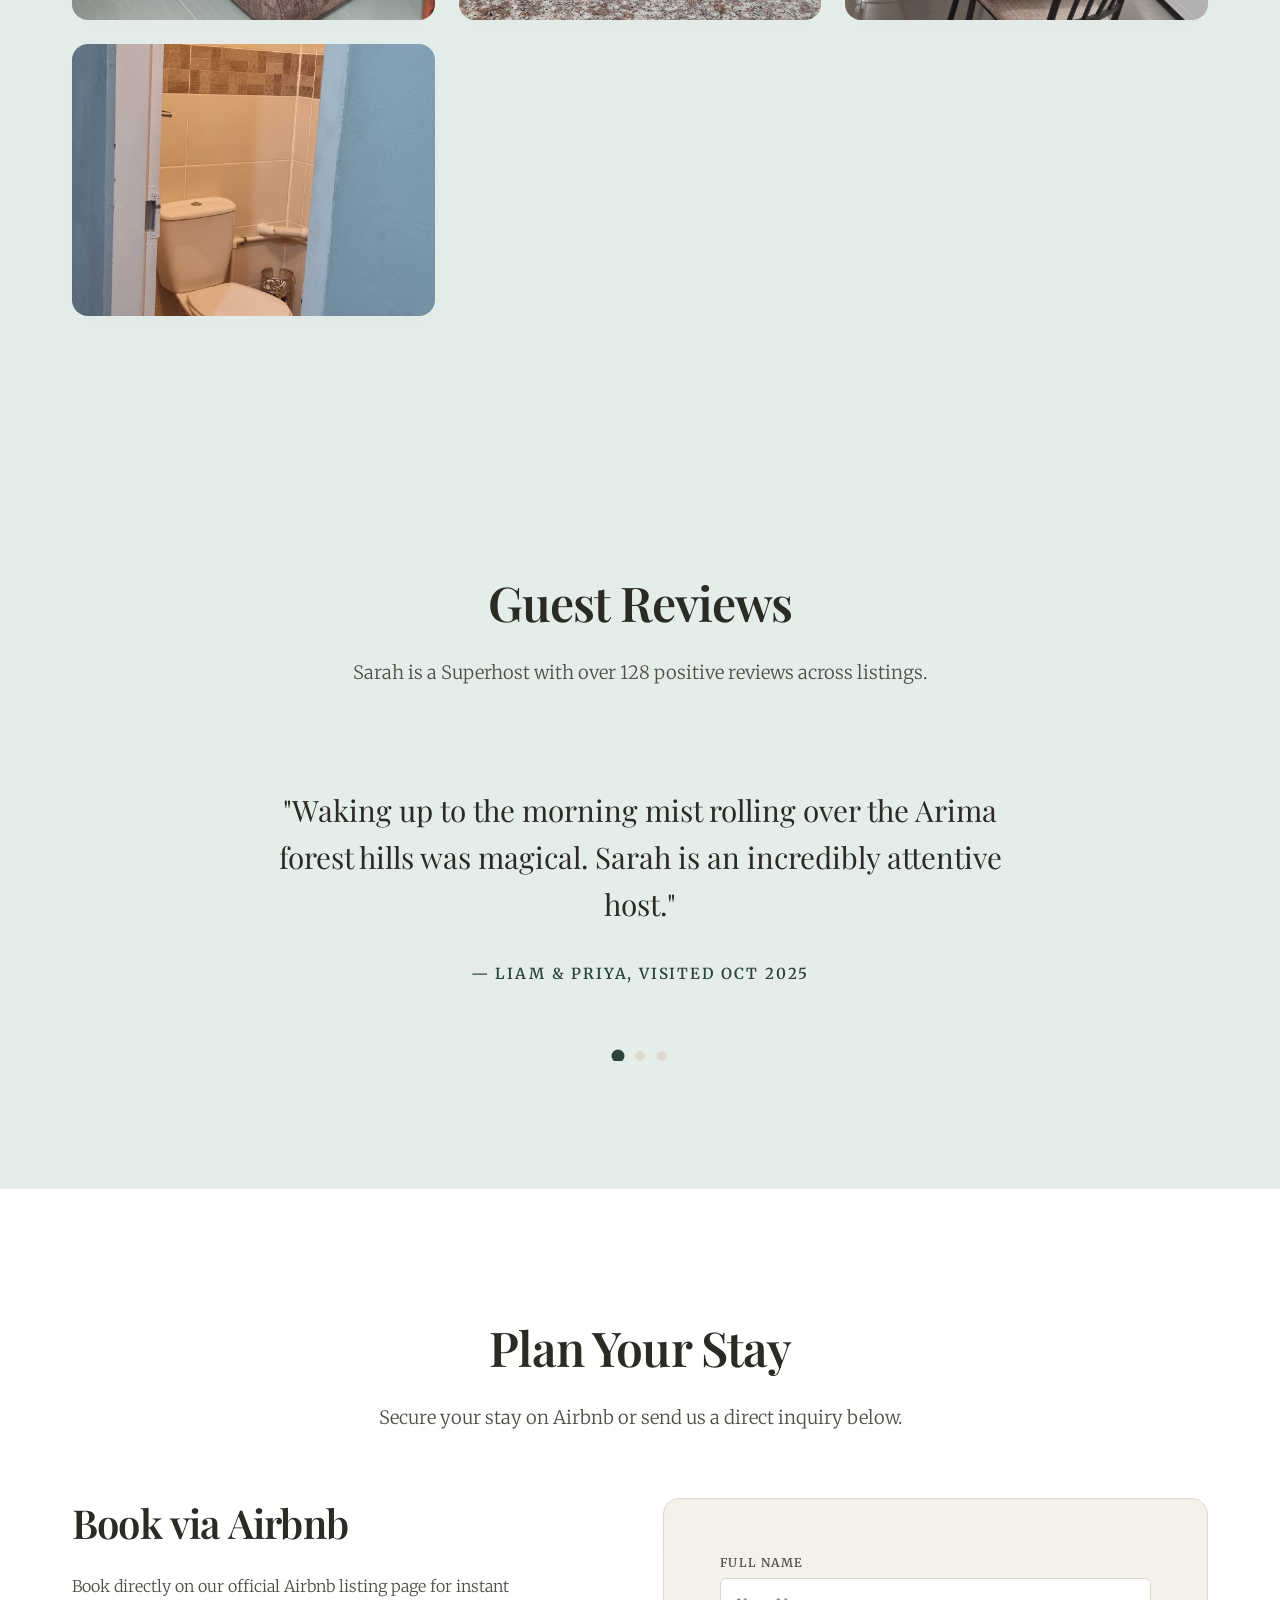
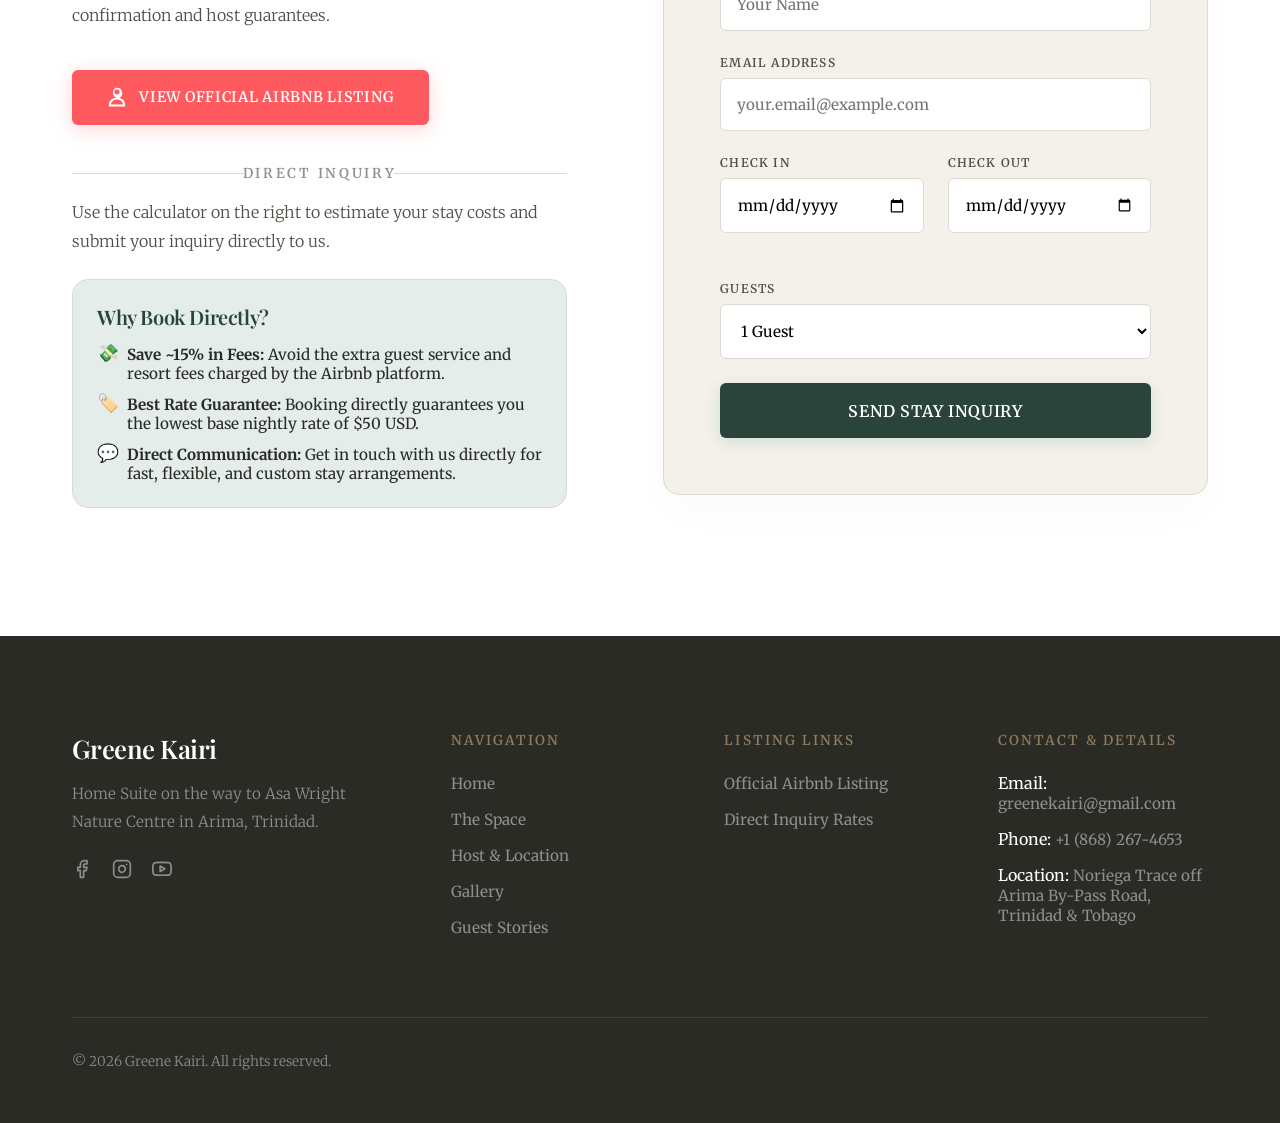
==== commit 9598f84b: "Auto-commit: 2026-08-06 23:52:37" ====
--- a/index.html
+++ b/index.html
@@ -224,7 +224,7 @@
                     <img src="assets/host_avatar.jpg" alt="Sarah Superhost Avatar" class="host-avatar">
                 </a>
                 <div class="host-info">
-                    <h4 style="margin: 0 0 0.5rem 0; font-size: 1.2rem; font-family: var(--font-display);">Sarah &bull; Superhost</h4>
+                    <h4 style="margin: 0 0 0.5rem 0; font-size: 1.2rem; font-family: var(--font-display);">Sarah</h4>
                     <div class="host-meta">
                         <span>⭐ Superhost</span>
                         <span>🗓️ 8 Years Hosting</span>
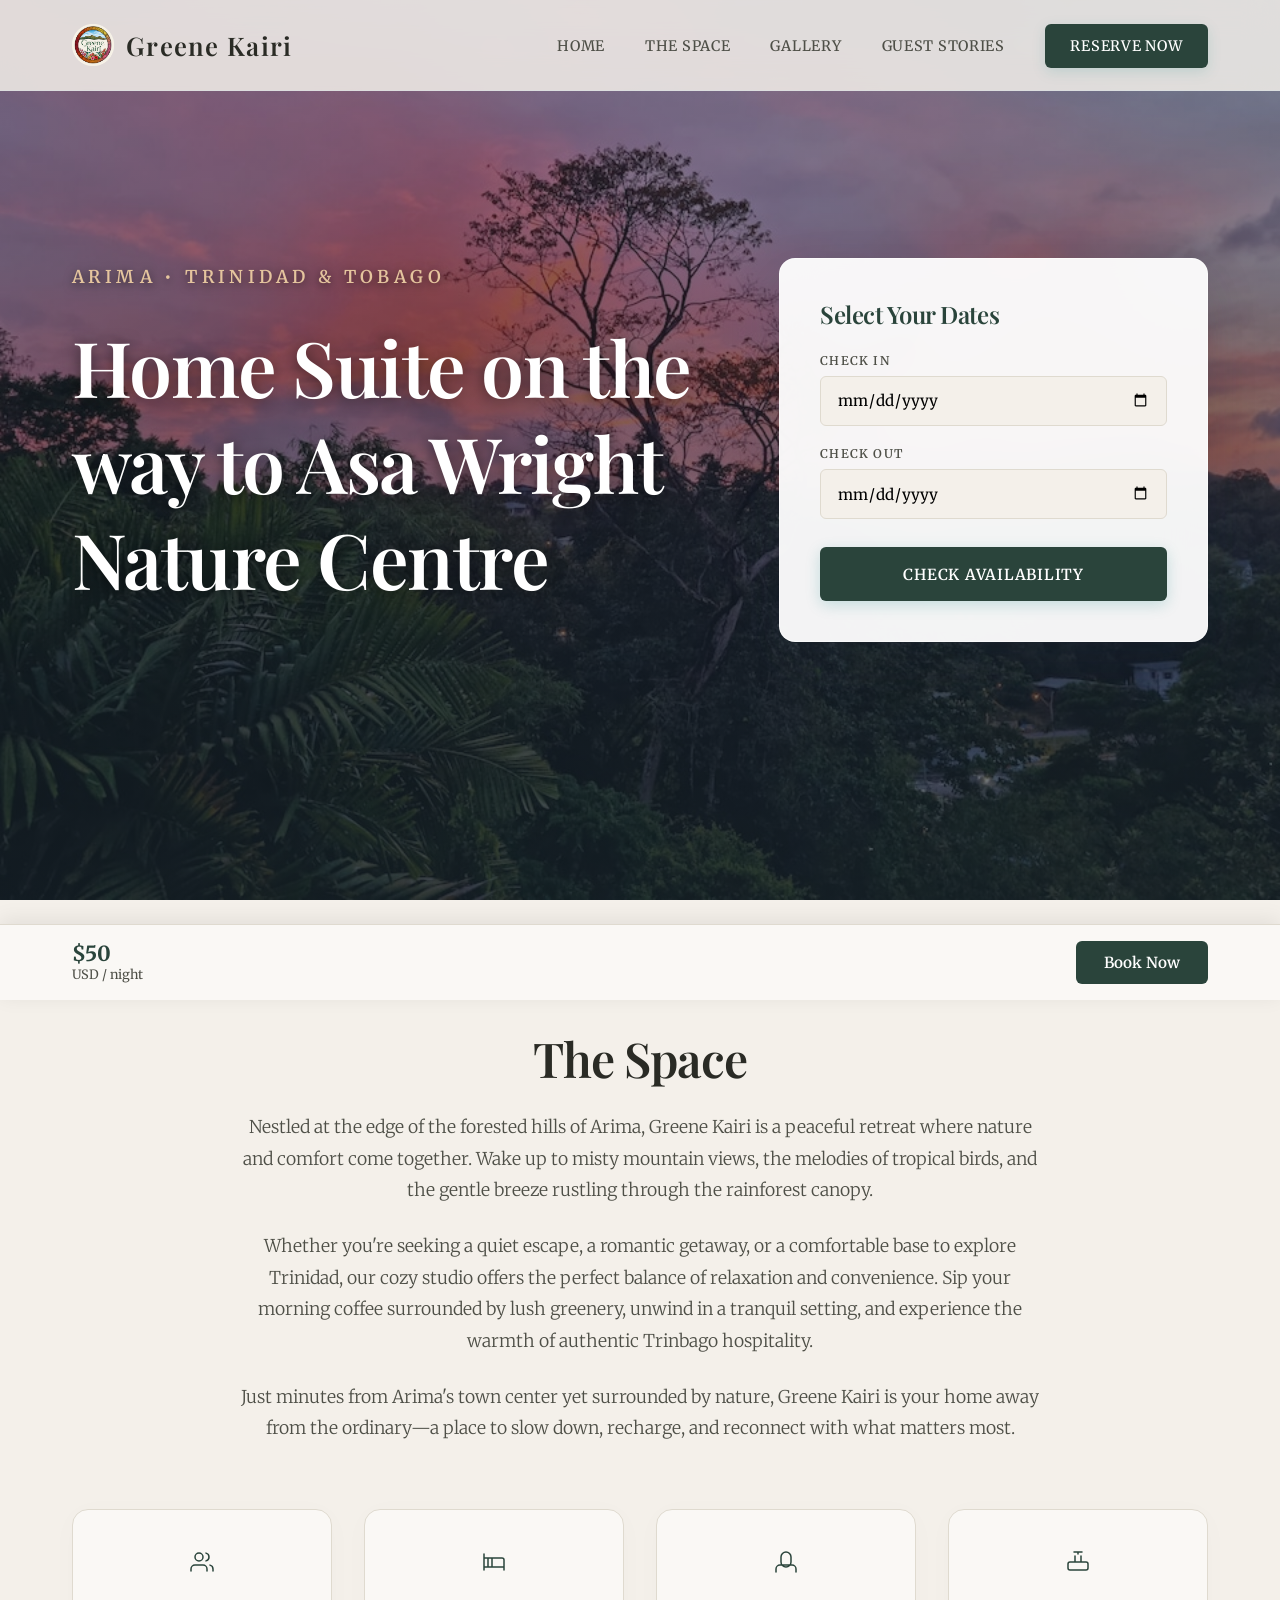
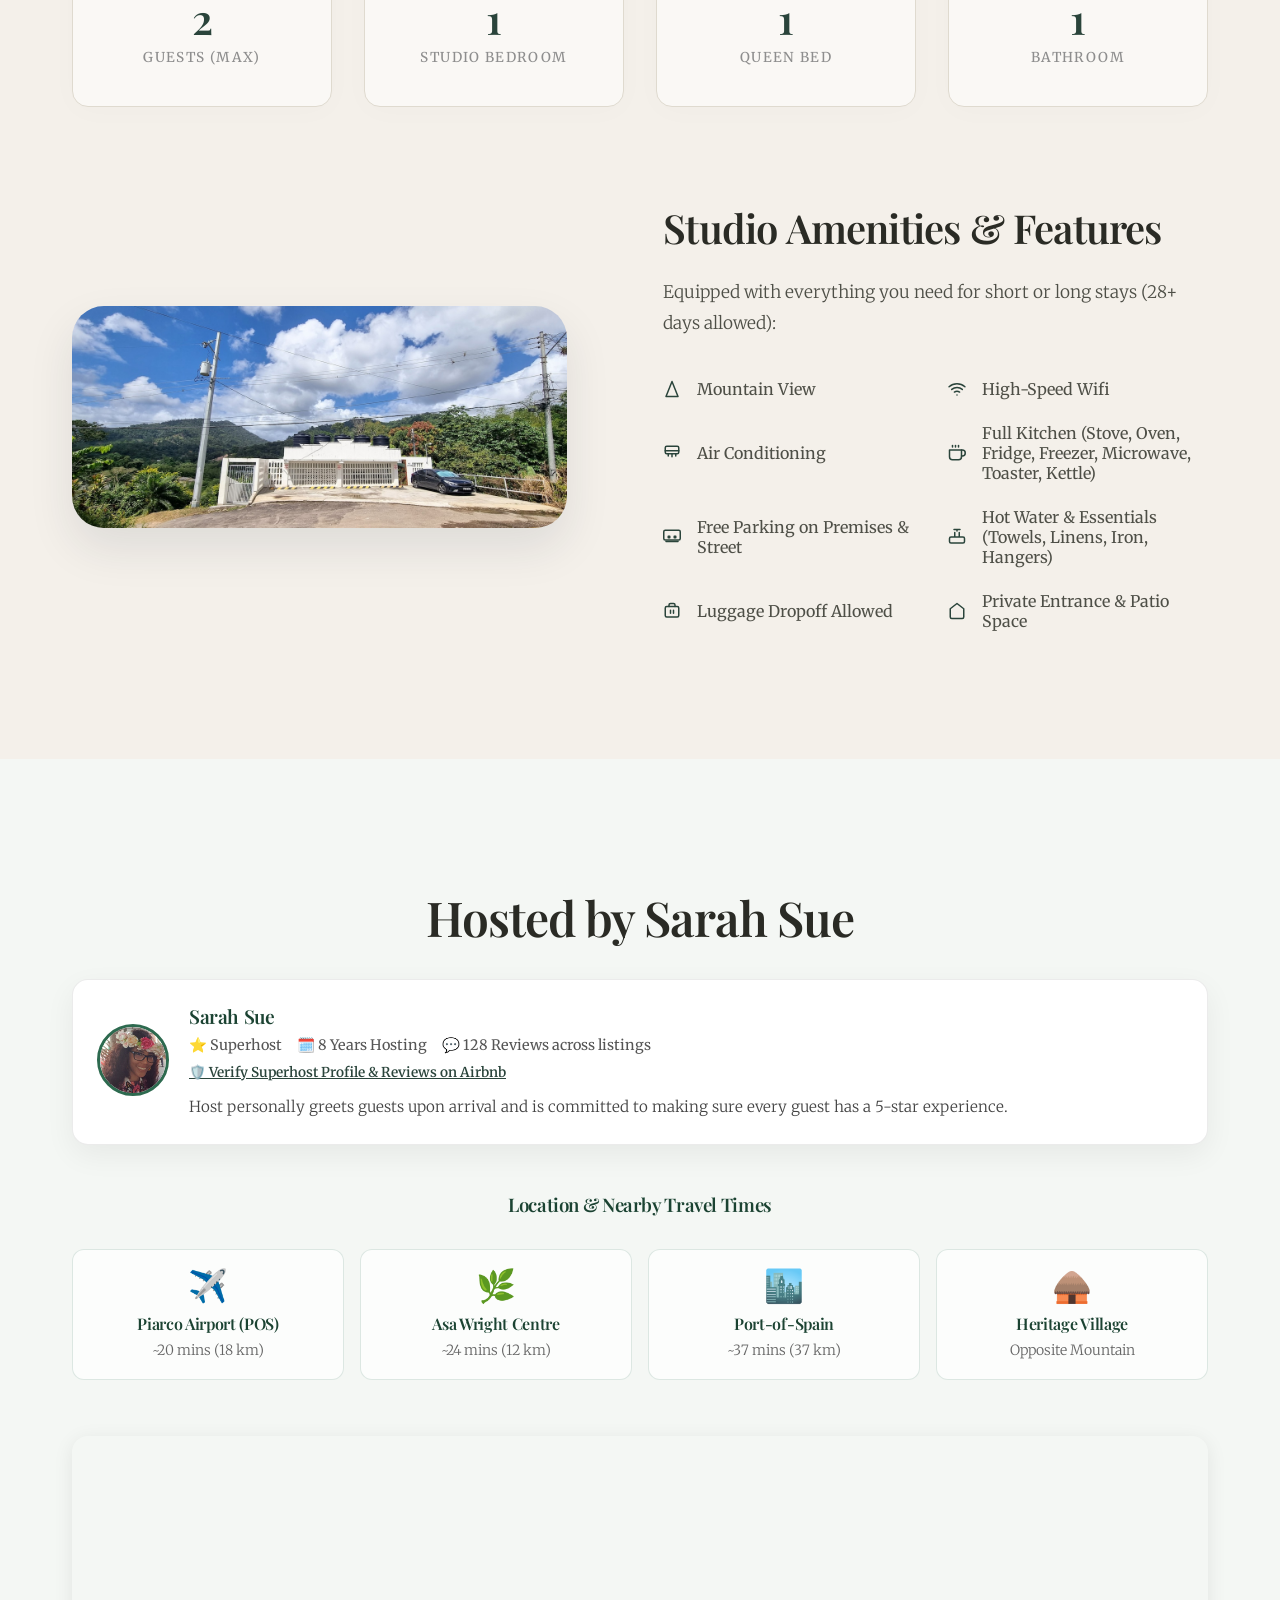
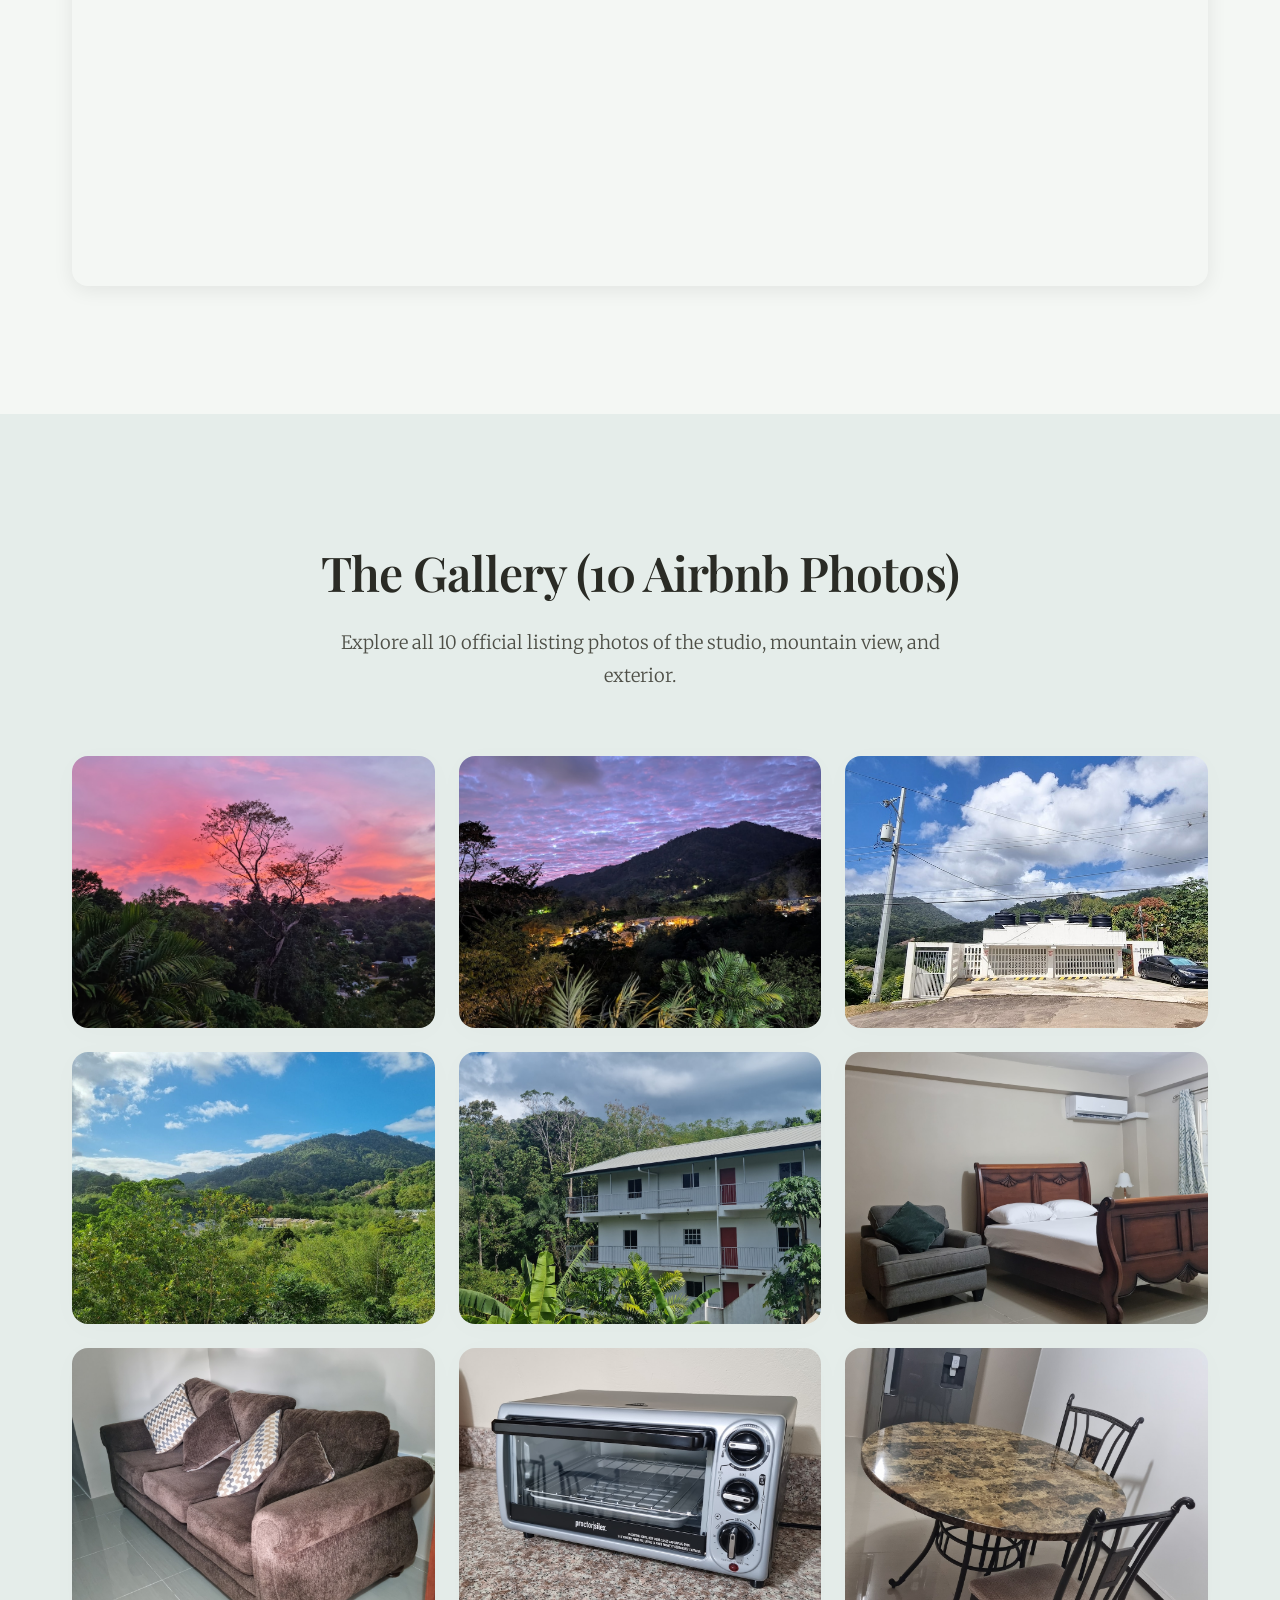
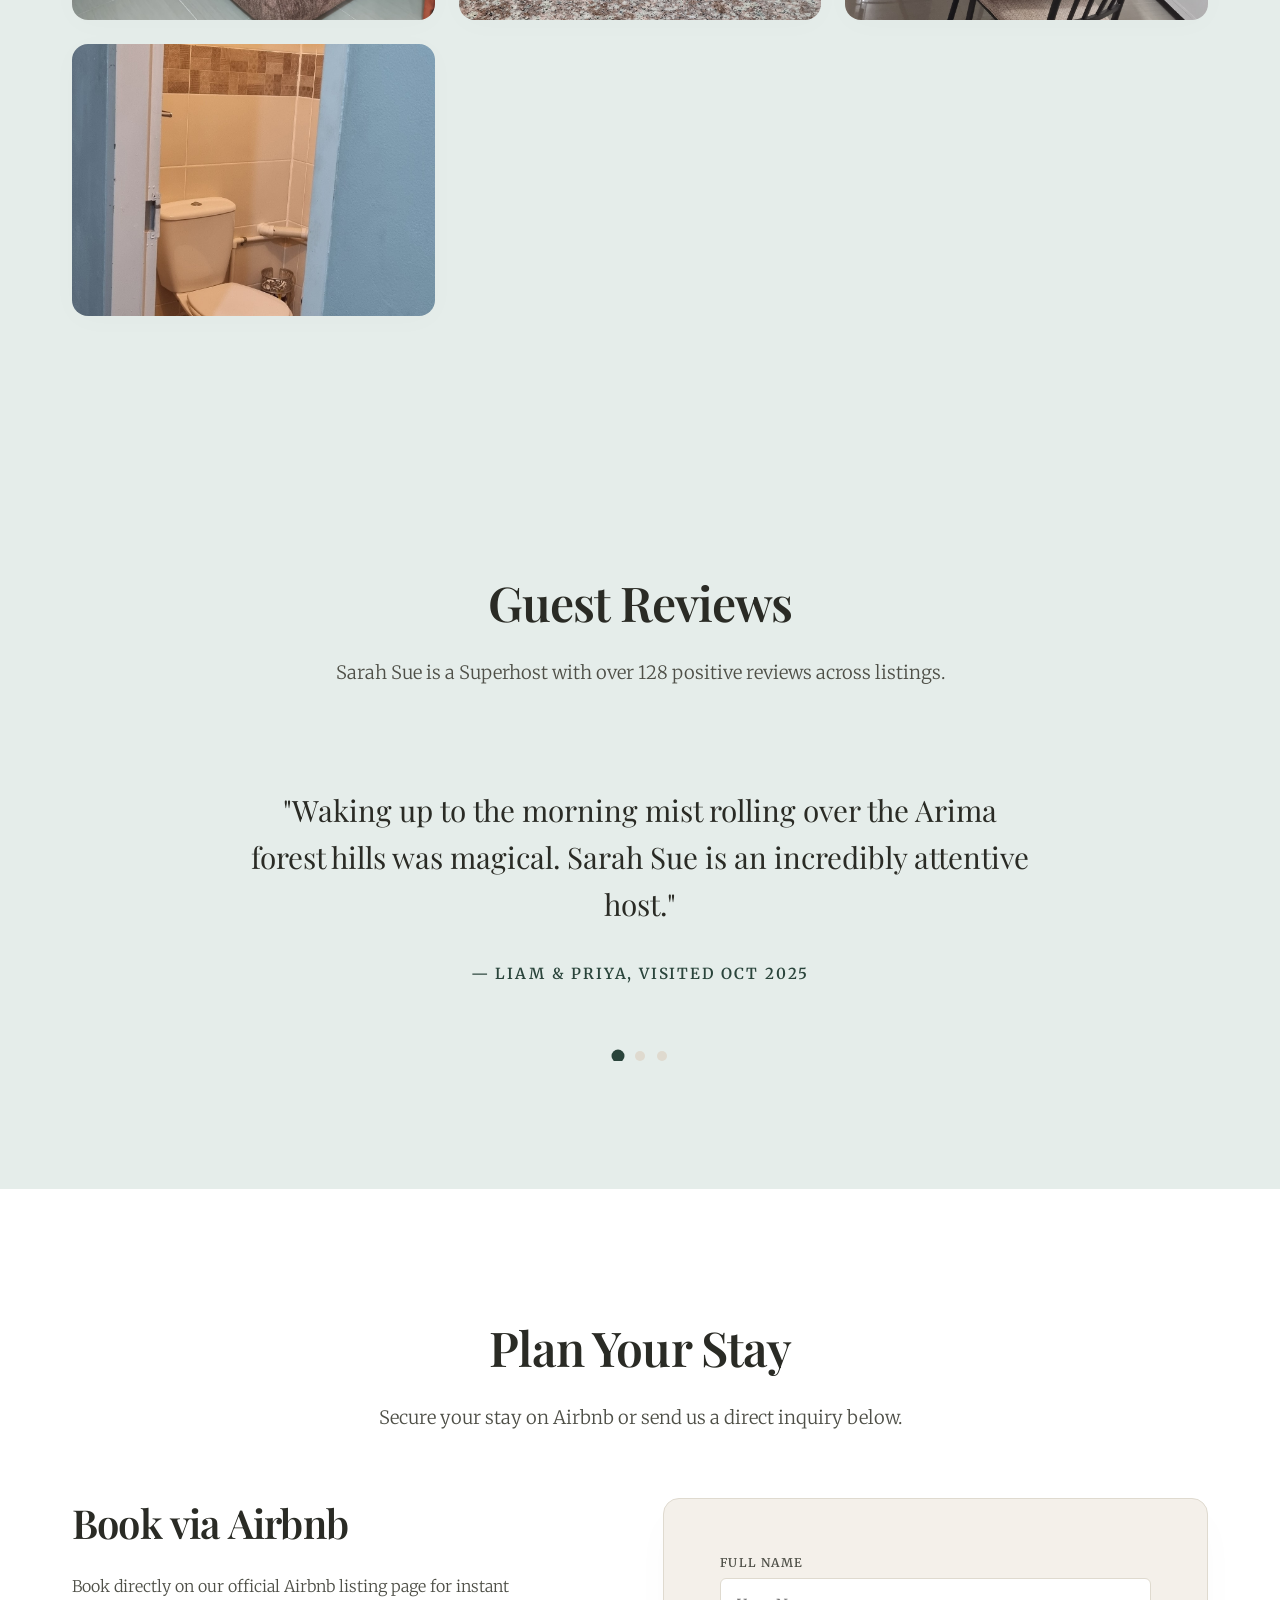
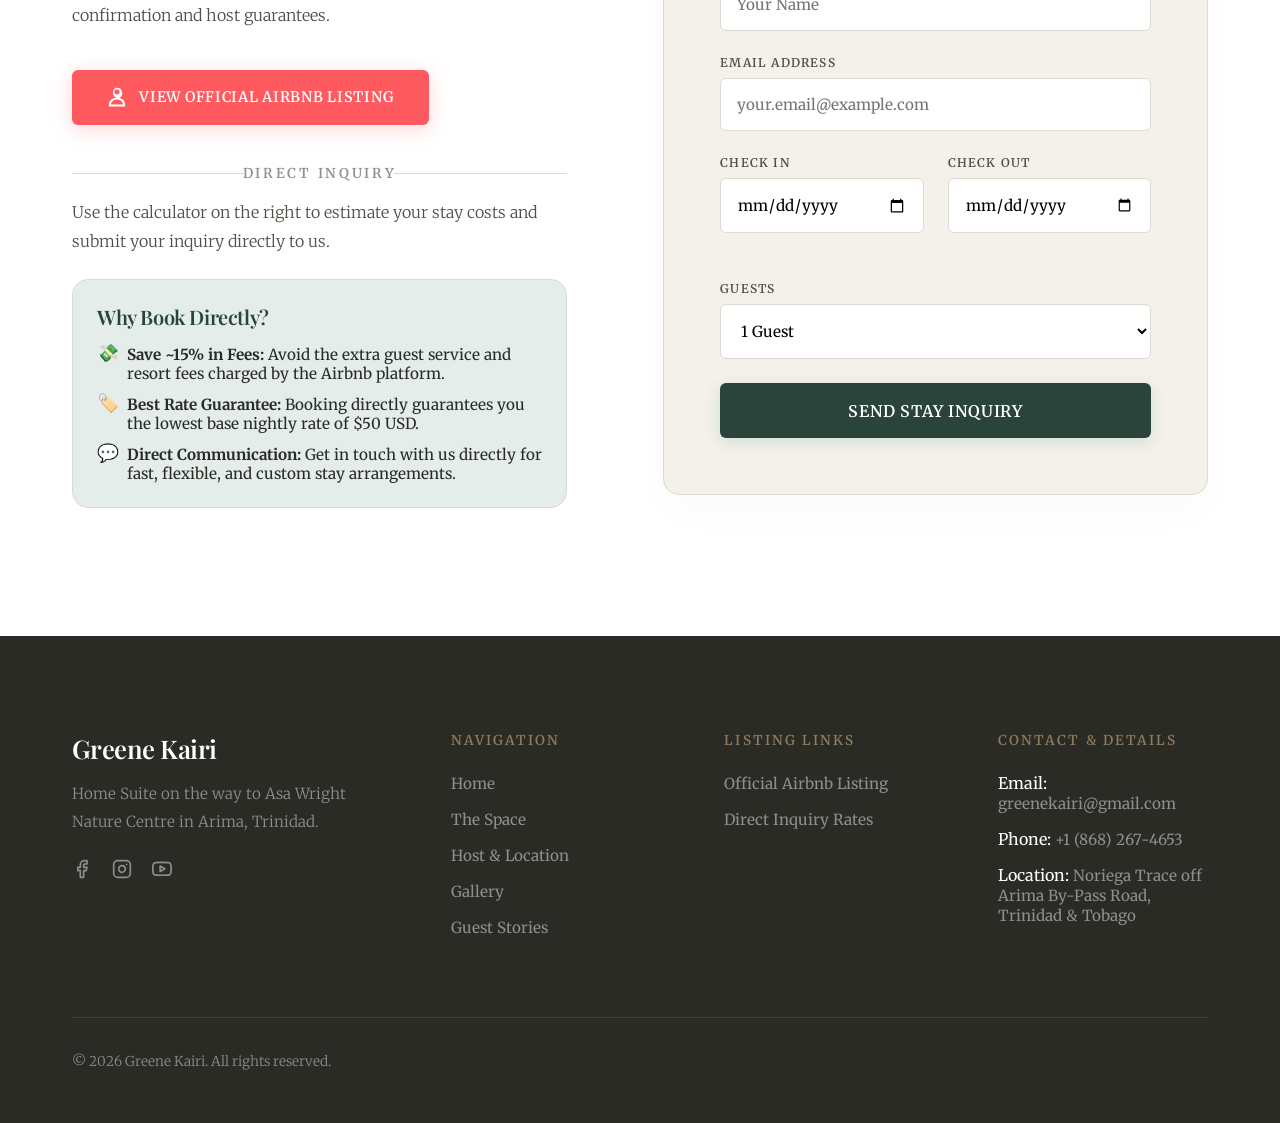
==== commit 98726308: "Auto-commit: 2026-08-06 23:53:39" ====
--- a/index.html
+++ b/index.html
@@ -218,13 +218,13 @@
     <!-- Host & Proximity Section -->
     <section class="section" id="host" style="background-color: #f4f7f4;">
         <div class="container">
-            <h2 class="section-title">Hosted by Sarah</h2>
+            <h2 class="section-title">Hosted by Sarah Sue</h2>
             <div class="host-badge-card">
                 <a href="https://www.airbnb.com/users/profile/1463080214701010216" target="_blank" rel="noopener noreferrer" style="display: block; flex-shrink: 0;">
-                    <img src="assets/host_avatar.jpg" alt="Sarah Superhost Avatar" class="host-avatar">
+                    <img src="assets/host_avatar.jpg" alt="Sarah Sue Superhost Avatar" class="host-avatar">
                 </a>
                 <div class="host-info">
-                    <h4 style="margin: 0 0 0.5rem 0; font-size: 1.2rem; font-family: var(--font-display);">Sarah</h4>
+                    <h4 style="margin: 0 0 0.5rem 0; font-size: 1.2rem; font-family: var(--font-display);">Sarah Sue</h4>
                     <div class="host-meta">
                         <span>⭐ Superhost</span>
                         <span>🗓️ 8 Years Hosting</span>
@@ -381,12 +381,12 @@
     <section class="section testimonials" id="reviews">
         <div class="container">
             <h2 class="section-title">Guest Reviews</h2>
-            <p class="section-subtitle">Sarah is a Superhost with over 128 positive reviews across listings.</p>
+            <p class="section-subtitle">Sarah Sue is a Superhost with over 128 positive reviews across listings.</p>
             
             <div class="slider-container">
                 <div class="slider-track">
                     <div class="slide">
-                        <p class="slide-quote">"Waking up to the morning mist rolling over the Arima forest hills was magical. Sarah is an incredibly attentive host."</p>
+                        <p class="slide-quote">"Waking up to the morning mist rolling over the Arima forest hills was magical. Sarah Sue is an incredibly attentive host."</p>
                         <p class="slide-author">— Liam & Priya, Visited Oct 2025</p>
                     </div>
                     <div class="slide">
@@ -394,7 +394,7 @@
                         <p class="slide-author">— Mark S., Visited Jan 2026</p>
                     </div>
                     <div class="slide">
-                        <p class="slide-quote">"Super cozy apartment, clean, great air conditioning, and Sarah was warm and welcoming during check-in!"</p>
+                        <p class="slide-quote">"Super cozy apartment, clean, great air conditioning, and Sarah Sue was warm and welcoming during check-in!"</p>
                         <p class="slide-author">— Jessica T., Visited Dec 2025</p>
                     </div>
                 </div>
